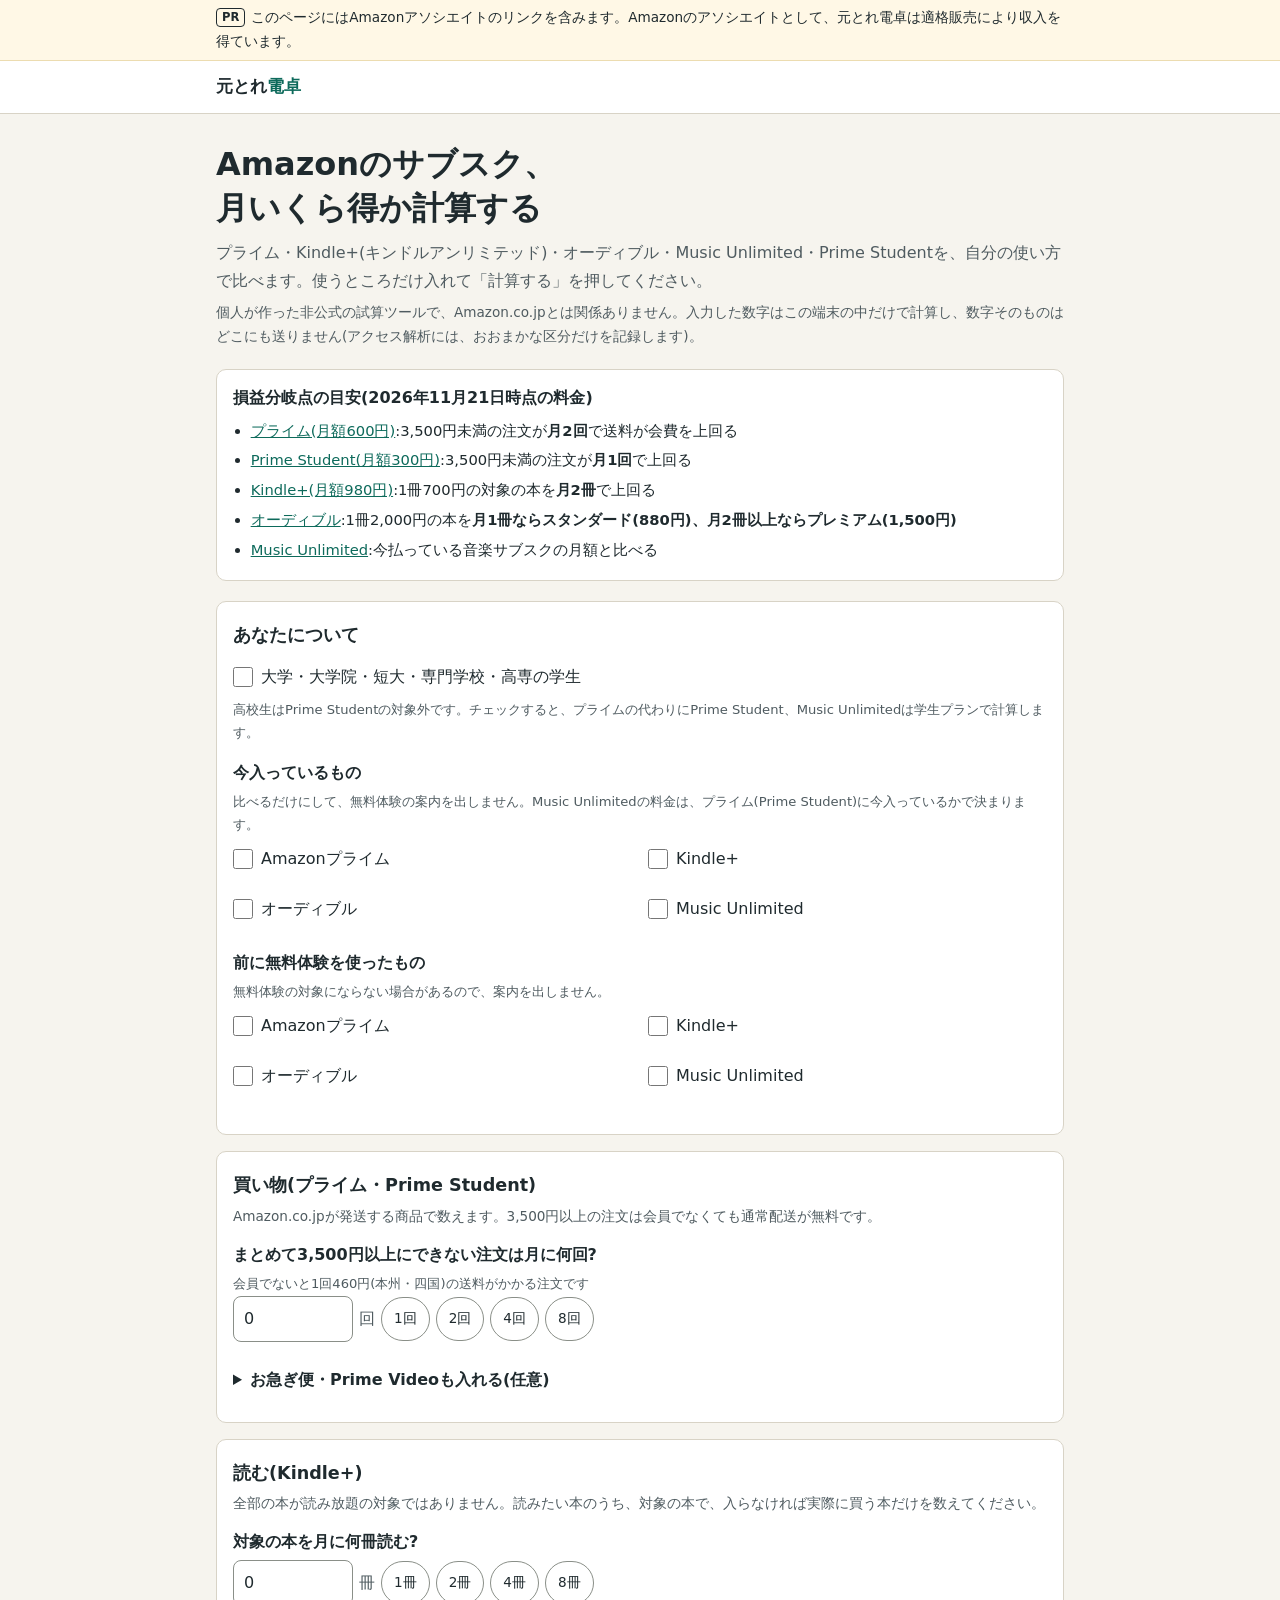
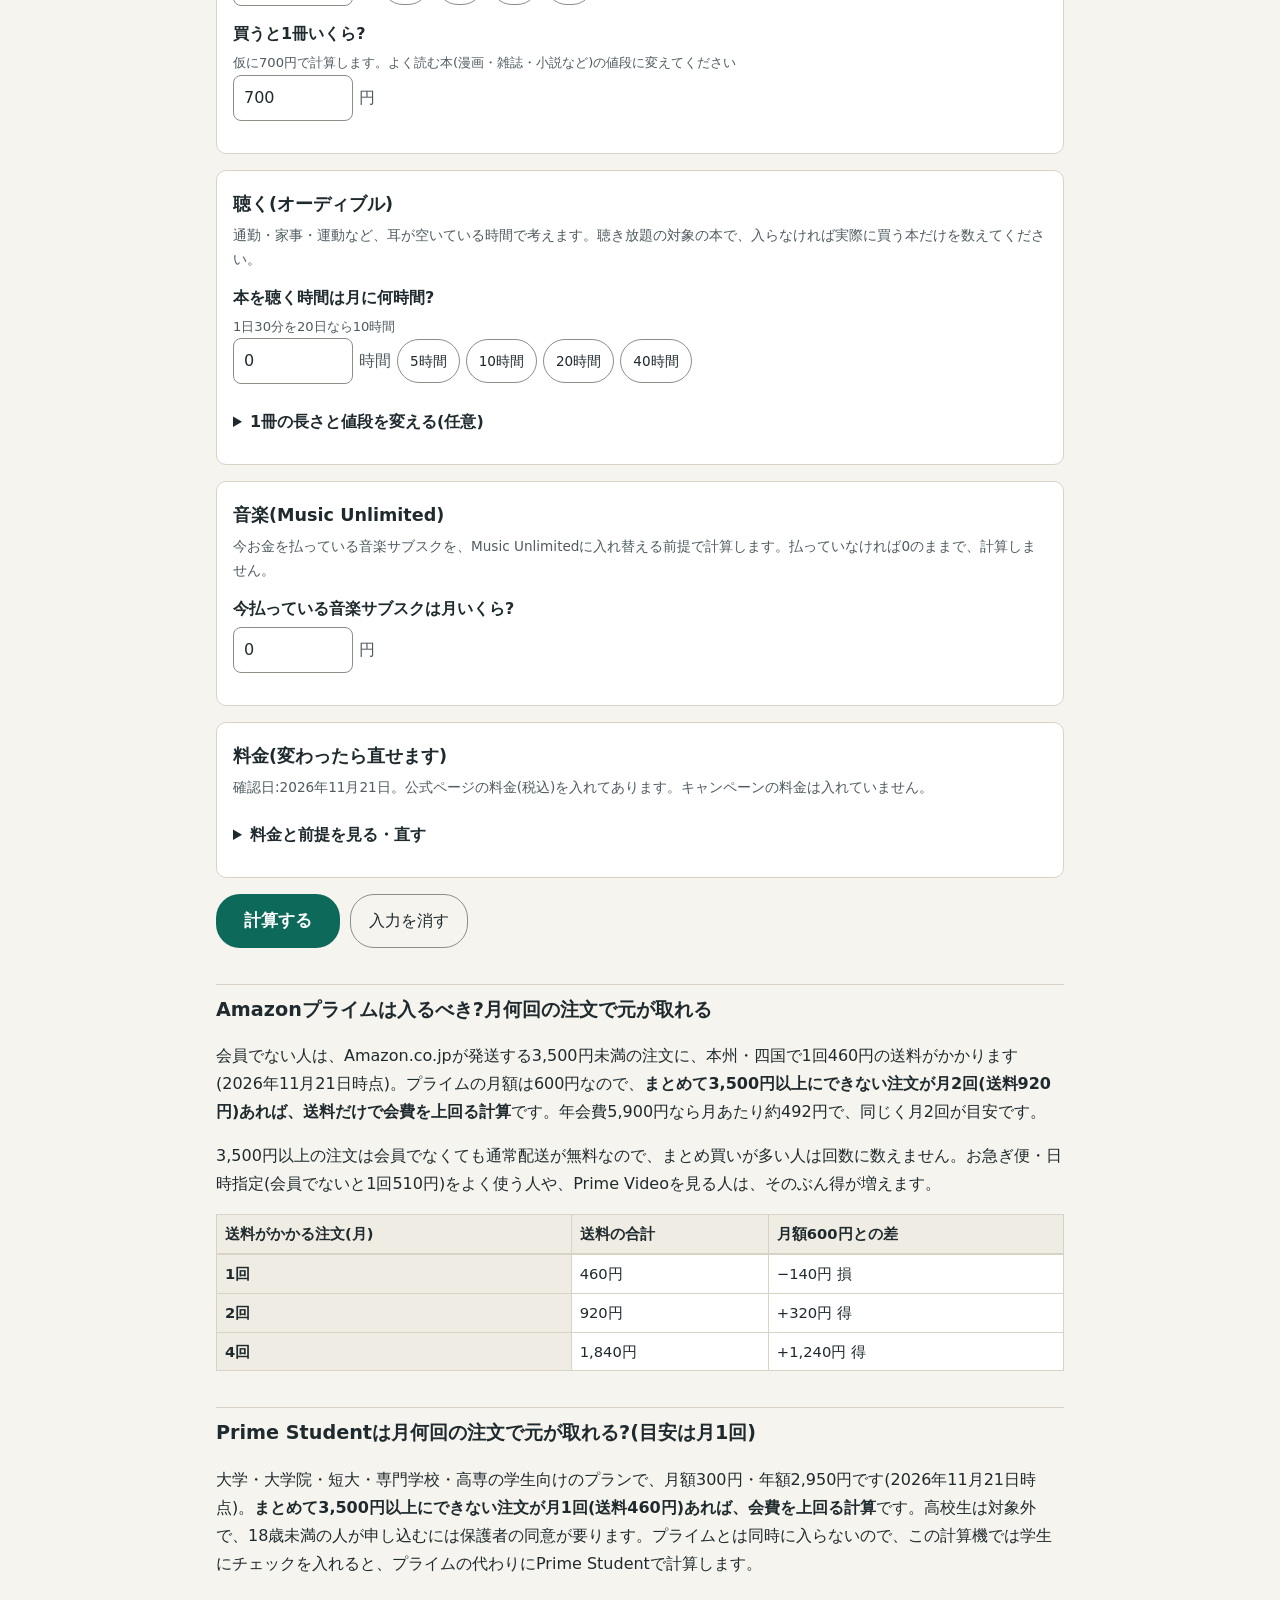
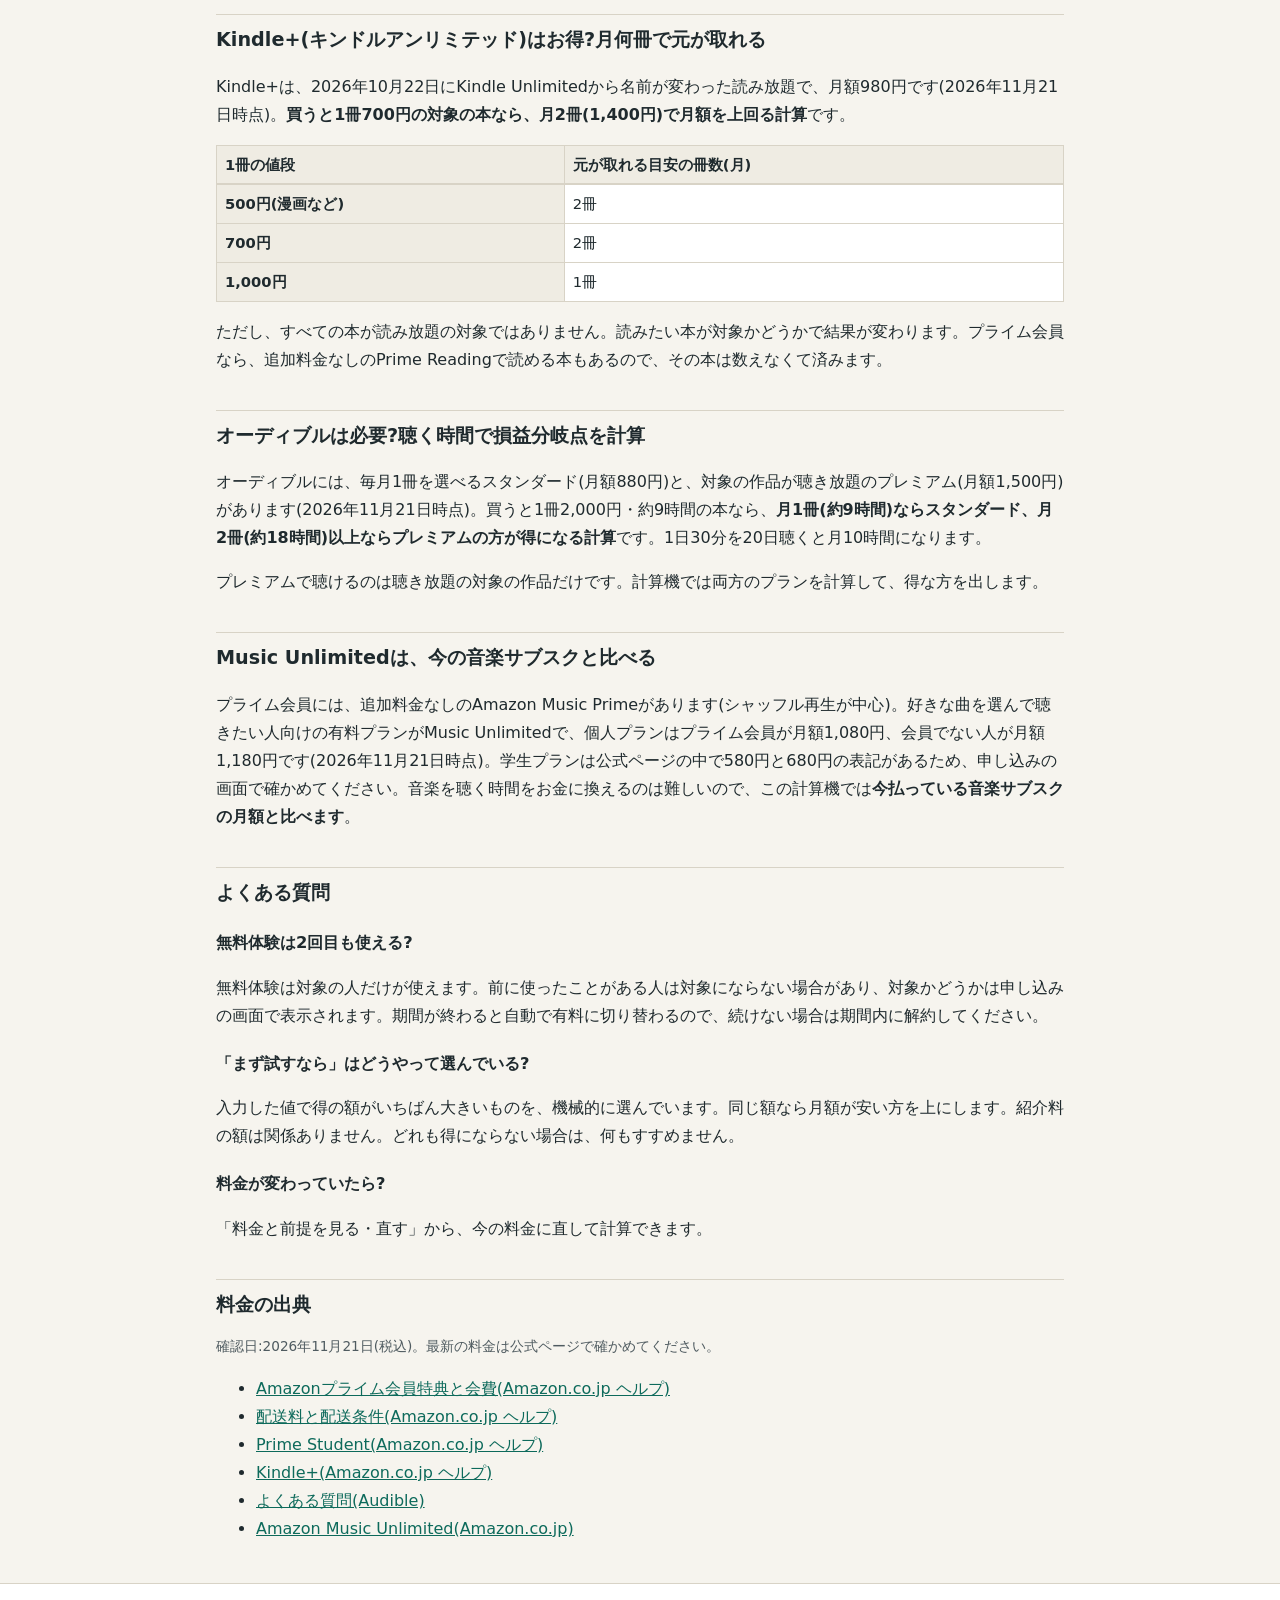
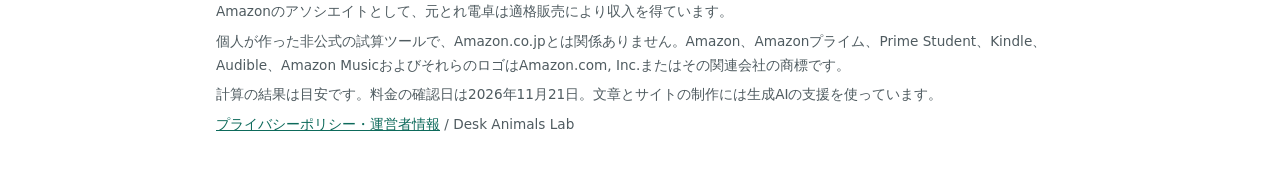
==== index.html @ 03bcca97 "元とれ電卓を公開 Co-Authored-By: Claude Opus 5.5 <noreply@anthropic.com>" ====
<!DOCTYPE html>
<html lang="ja">
<head>
<meta charset="UTF-8">
<meta name="viewport" content="width=device-width, initial-scale=1.0">
<title>Amazonプライムは入るべき?キンドルアンリミテッド・オーディブルの損益分岐点を計算|元とれ電卓</title>
<meta name="description" content="Amazonプライムは入るべきか、Kindle+(キンドルアンリミテッド)やオーディブルはお得か。注文回数・読む冊数・聴く時間を入れると、5つのサブスクが月いくら得か損かを計算します。損益分岐点つき。個人が作った非公式ツールです。">
<link rel="canonical" href="https://deskanimals114510-ai.github.io/mototore-dentaku/">
<meta property="og:type" content="website">
<meta property="og:site_name" content="元とれ電卓">
<meta property="og:title" content="元とれ電卓|Amazonのサブスクは月いくら得か計算">
<meta property="og:description" content="注文回数・読む冊数・聴く時間を入れると、プライム・Kindle+・オーディブル・Music Unlimited・Prime Studentが月いくら得か損かを計算します。個人が作った非公式ツールです。">
<meta property="og:url" content="https://deskanimals114510-ai.github.io/mototore-dentaku/">
<meta property="og:image" content="https://deskanimals114510-ai.github.io/mototore-dentaku/og-image.png">
<meta property="og:image:width" content="1200">
<meta property="og:image:height" content="630">
<meta property="og:image:alt" content="元とれ電卓:サブスクが月いくら得か損かを計算">
<meta property="og:locale" content="ja_JP">
<meta name="twitter:card" content="summary_large_image">
<meta name="theme-color" content="#0d6a5b">
<link rel="icon" href="data:image/svg+xml,<svg xmlns=%22http://www.w3.org/2000/svg%22 viewBox=%220 0 100 100%22><rect width=%22100%22 height=%22100%22 rx=%2218%22 fill=%22%230d6a5b%22/><rect x=%2224%22 y=%2218%22 width=%2252%22 height=%2264%22 rx=%226%22 fill=%22%23ffffff%22/><rect x=%2232%22 y=%2226%22 width=%2236%22 height=%2214%22 rx=%222%22 fill=%22%230d6a5b%22/><circle cx=%2238%22 cy=%2254%22 r=%225%22 fill=%22%230d6a5b%22/><circle cx=%2250%22 cy=%2254%22 r=%225%22 fill=%22%230d6a5b%22/><circle cx=%2262%22 cy=%2254%22 r=%225%22 fill=%22%230d6a5b%22/><circle cx=%2238%22 cy=%2270%22 r=%225%22 fill=%22%230d6a5b%22/><circle cx=%2250%22 cy=%2270%22 r=%225%22 fill=%22%230d6a5b%22/><circle cx=%2262%22 cy=%2270%22 r=%225%22 fill=%22%230d6a5b%22/></svg>">
<link rel="stylesheet" href="style.css">
<script defer src="analytics.js"></script>
<script defer src="app.js"></script>
<script type="application/ld+json">{"@context":"https://schema.org","@graph":[{"@type":"WebApplication","name":"元とれ電卓","url":"https://deskanimals114510-ai.github.io/mototore-dentaku/","applicationCategory":"FinanceApplication","operatingSystem":"Any","inLanguage":"ja","isAccessibleForFree":true,"offers":{"@type":"Offer","price":"0","priceCurrency":"JPY"},"description":"注文回数・読む冊数・聴く時間を入れると、Amazonの5つのサブスクが月いくら得か損かを計算する非公式ツール。","datePublished":"2026-11-21","dateModified":"2026-11-21","publisher":{"@type":"Person","name":"Desk Animals Lab"}},{"@type":"FAQPage","mainEntity":[{"@type":"Question","name":"Amazonプライムは入るべき?月何回の注文で元が取れる?","acceptedAnswer":{"@type":"Answer","text":"会員でない人は、Amazon.co.jpが発送する3,500円未満の注文に送料460円(本州・四国)がかかります。月額600円なら、まとめて3,500円以上にできない注文が月2回(送料920円)あれば、送料だけで会費を上回る計算です。料金は2026年11月21日時点です。"}},{"@type":"Question","name":"Kindle+(キンドルアンリミテッド)はお得?月何冊で元が取れる?","acceptedAnswer":{"@type":"Answer","text":"月額980円です。読み放題の対象の本を、買うと1冊700円なら月2冊(1,400円)で月額を上回る計算です。読みたい本が対象かどうかで変わります。料金は2026年11月21日時点です。"}},{"@type":"Question","name":"オーディブルは必要?聴く時間で損益分岐点を計算すると?","acceptedAnswer":{"@type":"Answer","text":"毎月1冊を選べるスタンダードは月額880円、聴き放題のプレミアムは月額1,500円です。買うと1冊2,000円・約9時間の本なら、月1冊ならスタンダード、月2冊(約18時間)以上ならプレミアムの方が得になる計算です。料金は2026年11月21日時点です。"}},{"@type":"Question","name":"無料体験は2回目も使える?","acceptedAnswer":{"@type":"Answer","text":"無料体験は対象の人だけが使えます。前に使ったことがある人は対象にならない場合があり、対象かどうかは申し込みの画面で表示されます。期間が終わると自動で有料に切り替わるので、続けない場合は期間内に解約してください。"}}]}]}</script>
</head>
<body>
<a class="skip-link" href="#main">本文へ移動</a>
<div class="pr-bar">
  <div class="wrap">
    <p><span class="pr-tag">PR</span>このページにはAmazonアソシエイトのリンクを含みます。Amazonのアソシエイトとして、元とれ電卓は適格販売により収入を得ています。</p>
  </div>
</div>
<header class="site-header">
  <div class="wrap">
    <a class="site-name" href="./">元とれ<span>電卓</span></a>
  </div>
</header>
<main id="main">
<div class="wrap">
  <h1>Amazonのサブスク、<br>月いくら得か計算する</h1>
  <p class="lead">プライム・Kindle+(キンドルアンリミテッド)・オーディブル・Music Unlimited・Prime Studentを、自分の使い方で比べます。使うところだけ入れて「計算する」を押してください。</p>
  <p class="unofficial">個人が作った非公式の試算ツールで、Amazon.co.jpとは関係ありません。入力した数字はこの端末の中だけで計算し、数字そのものはどこにも送りません(アクセス解析には、おおまかな区分だけを記録します)。</p>

  <section class="quick-answers" aria-labelledby="qa-h">
    <h2 id="qa-h">損益分岐点の目安(2026年11月21日時点の料金)</h2>
    <ul>
      <li><a href="#prime">プライム(月額600円)</a>:3,500円未満の注文が<b>月2回</b>で送料が会費を上回る</li>
      <li><a href="#student">Prime Student(月額300円)</a>:3,500円未満の注文が<b>月1回</b>で上回る</li>
      <li><a href="#kindle">Kindle+(月額980円)</a>:1冊700円の対象の本を<b>月2冊</b>で上回る</li>
      <li><a href="#audible">オーディブル</a>:1冊2,000円の本を<b>月1冊ならスタンダード(880円)、月2冊以上ならプレミアム(1,500円)</b></li>
      <li><a href="#music">Music Unlimited</a>:今払っている音楽サブスクの月額と比べる</li>
    </ul>
  </section>

  <form id="calc" novalidate>
    <section class="panel" aria-labelledby="q-you">
      <h2 id="q-you">あなたについて</h2>
      <div class="field">
        <label class="check"><input type="checkbox" id="is-student" aria-describedby="is-student-note"><span>大学・大学院・短大・専門学校・高専の学生</span></label>
        <span class="note" id="is-student-note">高校生はPrime Studentの対象外です。チェックすると、プライムの代わりにPrime Student、Music Unlimitedは学生プランで計算します。</span>
      </div>
      <fieldset class="field">
        <legend class="label">今入っているもの</legend>
        <span class="note" id="have-note">比べるだけにして、無料体験の案内を出しません。Music Unlimitedの料金は、プライム(Prime Student)に今入っているかで決まります。</span>
        <div class="checks">
          <label class="check"><input type="checkbox" id="have-prime" aria-describedby="have-note"><span>Amazonプライム</span></label>
          <label class="check" data-student="only" hidden><input type="checkbox" id="have-student" aria-describedby="have-note"><span>Prime Student</span></label>
          <label class="check"><input type="checkbox" id="have-kindle"><span>Kindle+</span></label>
          <label class="check"><input type="checkbox" id="have-audible"><span>オーディブル</span></label>
          <label class="check"><input type="checkbox" id="have-music"><span>Music Unlimited</span></label>
        </div>
      </fieldset>
      <fieldset class="field">
        <legend class="label">前に無料体験を使ったもの</legend>
        <span class="note" id="tried-note">無料体験の対象にならない場合があるので、案内を出しません。</span>
        <div class="checks">
          <label class="check" data-student="not"><input type="checkbox" id="tried-prime" aria-describedby="tried-note"><span>Amazonプライム</span></label>
          <label class="check" data-student="only" hidden><input type="checkbox" id="tried-student" aria-describedby="tried-note"><span>Prime Student</span></label>
          <label class="check"><input type="checkbox" id="tried-kindle"><span>Kindle+</span></label>
          <label class="check"><input type="checkbox" id="tried-audible"><span>オーディブル</span></label>
          <label class="check"><input type="checkbox" id="tried-music"><span>Music Unlimited</span></label>
        </div>
      </fieldset>
    </section>

    <section class="panel" aria-labelledby="q-shop">
      <h2 id="q-shop">買い物(プライム・Prime Student)</h2>
      <p class="hint">Amazon.co.jpが発送する商品で数えます。3,500円以上の注文は会員でなくても通常配送が無料です。</p>
      <div class="field">
        <label for="small-orders">まとめて3,500円以上にできない注文は月に何回?</label>
        <span class="note" id="small-orders-note">会員でないと1回460円(本州・四国)の送料がかかる注文です</span>
        <div class="input-row"><input type="number" id="small-orders" inputmode="numeric" min="0" step="1" value="0" aria-describedby="small-orders-note"><span class="unit">回</span>
          <div class="quick" role="group" aria-label="3,500円未満の注文の回数"><button type="button" data-target="small-orders" data-set="1">1回</button><button type="button" data-target="small-orders" data-set="2">2回</button><button type="button" data-target="small-orders" data-set="4">4回</button><button type="button" data-target="small-orders" data-set="8">8回</button></div>
        </div>
      </div>
      <details class="more">
        <summary>お急ぎ便・Prime Videoも入れる(任意)</summary>
        <div class="field">
          <label for="rush-orders">3,500円以上の注文で、お急ぎ便・日時指定を使いたい回数は?</label>
          <span class="note" id="rush-orders-note">会員でないと1回510円かかります</span>
          <div class="input-row"><input type="number" id="rush-orders" inputmode="numeric" min="0" step="1" value="0" aria-describedby="rush-orders-note"><span class="unit">回</span></div>
        </div>
        <div class="field">
          <label for="video-value">Prime Videoなどの見放題に、月いくらの価値がある?</label>
          <span class="note" id="video-value-note">見ないなら0円。ほかの動画サービスの代わりにするなら、その月額くらい</span>
          <div class="input-row"><input type="number" id="video-value" inputmode="numeric" min="0" step="10" value="0" aria-describedby="video-value-note"><span class="unit">円</span></div>
        </div>
      </details>
    </section>

    <section class="panel" aria-labelledby="q-read">
      <h2 id="q-read">読む(Kindle+)</h2>
      <p class="hint">全部の本が読み放題の対象ではありません。読みたい本のうち、対象の本で、入らなければ実際に買う本だけを数えてください。</p>
      <div class="field">
        <label for="ku-books">対象の本を月に何冊読む?</label>
        <div class="input-row"><input type="number" id="ku-books" inputmode="numeric" min="0" step="1" value="0"><span class="unit">冊</span>
          <div class="quick" role="group" aria-label="読む冊数"><button type="button" data-target="ku-books" data-set="1">1冊</button><button type="button" data-target="ku-books" data-set="2">2冊</button><button type="button" data-target="ku-books" data-set="4">4冊</button><button type="button" data-target="ku-books" data-set="8">8冊</button></div>
        </div>
      </div>
      <div class="field">
        <label for="ku-price">買うと1冊いくら?</label>
        <span class="note" id="ku-price-note">仮に700円で計算します。よく読む本(漫画・雑誌・小説など)の値段に変えてください</span>
        <div class="input-row"><input type="number" id="ku-price" inputmode="numeric" min="0" step="10" value="700" aria-describedby="ku-price-note"><span class="unit">円</span></div>
      </div>
    </section>

    <section class="panel" aria-labelledby="q-listen">
      <h2 id="q-listen">聴く(オーディブル)</h2>
      <p class="hint">通勤・家事・運動など、耳が空いている時間で考えます。聴き放題の対象の本で、入らなければ実際に買う本だけを数えてください。</p>
      <div class="field">
        <label for="aud-hours">本を聴く時間は月に何時間?</label>
        <span class="note" id="aud-hours-note">1日30分を20日なら10時間</span>
        <div class="input-row"><input type="number" id="aud-hours" inputmode="numeric" min="0" step="1" value="0" aria-describedby="aud-hours-note"><span class="unit">時間</span>
          <div class="quick" role="group" aria-label="聴く時間"><button type="button" data-target="aud-hours" data-set="5">5時間</button><button type="button" data-target="aud-hours" data-set="10">10時間</button><button type="button" data-target="aud-hours" data-set="20">20時間</button><button type="button" data-target="aud-hours" data-set="40">40時間</button></div>
        </div>
      </div>
      <details class="more">
        <summary>1冊の長さと値段を変える(任意)</summary>
        <div class="field">
          <label for="aud-book-hours">1冊を何時間で聴き終える?</label>
          <span class="note" id="aud-book-hours-note">仮に9時間で計算します。本によって数時間〜十数時間です</span>
          <div class="input-row"><input type="number" id="aud-book-hours" inputmode="decimal" min="1" step="1" value="9" aria-describedby="aud-book-hours-note"><span class="unit">時間</span></div>
        </div>
        <div class="field">
          <label for="aud-price">聴きたい本を1冊ずつ買うと、いくら?</label>
          <span class="note" id="aud-price-note">仮に2,000円で計算します。聴きたい本の値段に変えてください</span>
          <div class="input-row"><input type="number" id="aud-price" inputmode="numeric" min="0" step="10" value="2000" aria-describedby="aud-price-note"><span class="unit">円</span></div>
        </div>
      </details>
    </section>

    <section class="panel" aria-labelledby="q-music">
      <h2 id="q-music">音楽(Music Unlimited)</h2>
      <p class="hint">今お金を払っている音楽サブスクを、Music Unlimitedに入れ替える前提で計算します。払っていなければ0のままで、計算しません。</p>
      <div class="field">
        <label for="music-now">今払っている音楽サブスクは月いくら?</label>
        <div class="input-row"><input type="number" id="music-now" inputmode="numeric" min="0" step="10" value="0"><span class="unit">円</span></div>
      </div>
    </section>

    <section class="panel" aria-labelledby="q-fee">
      <h2 id="q-fee">料金(変わったら直せます)</h2>
      <p class="hint asof">確認日:2026年11月21日。公式ページの料金(税込)を入れてあります。キャンペーンの料金は入れていません。</p>
      <details class="more">
        <summary>料金と前提を見る・直す</summary>
        <div class="fee-grid">
          <div class="field" data-student="not"><label for="fee-prime">プライム 月額</label><div class="input-row"><input type="number" id="fee-prime" inputmode="numeric" min="0" value="600"><span class="unit">円</span></div></div>
          <div class="field" data-student="not"><label for="fee-prime-year">プライム 年額</label><div class="input-row"><input type="number" id="fee-prime-year" inputmode="numeric" min="0" value="5900"><span class="unit">円</span></div></div>
          <div class="field" data-student="only" hidden><label for="fee-student">Prime Student 月額</label><div class="input-row"><input type="number" id="fee-student" inputmode="numeric" min="0" value="300"><span class="unit">円</span></div></div>
          <div class="field"><label for="fee-kindle">Kindle+ 月額</label><div class="input-row"><input type="number" id="fee-kindle" inputmode="numeric" min="0" value="980"><span class="unit">円</span></div></div>
          <div class="field"><label for="fee-aud-s">オーディブル スタンダード(毎月1冊) 月額</label><div class="input-row"><input type="number" id="fee-aud-s" inputmode="numeric" min="0" value="880"><span class="unit">円</span></div></div>
          <div class="field"><label for="fee-aud-p">オーディブル プレミアム(聴き放題) 月額</label><div class="input-row"><input type="number" id="fee-aud-p" inputmode="numeric" min="0" value="1500"><span class="unit">円</span></div></div>
          <div class="field" data-student="not"><label for="fee-music-member">Music Unlimited 個人(プライム会員) 月額</label><div class="input-row"><input type="number" id="fee-music-member" inputmode="numeric" min="0" value="1080"><span class="unit">円</span></div></div>
          <div class="field" data-student="not"><label for="fee-music-non">Music Unlimited 個人(会員でない) 月額</label><div class="input-row"><input type="number" id="fee-music-non" inputmode="numeric" min="0" value="1180"><span class="unit">円</span></div></div>
          <div class="field" data-student="only" hidden><label for="fee-music-student">Music Unlimited 学生プラン 月額</label><span class="note" id="fee-music-student-note">公式ページの中で580円と680円の表記があります。申し込みの画面で確かめてください</span><div class="input-row"><input type="number" id="fee-music-student" inputmode="numeric" min="0" value="580" aria-describedby="fee-music-student-note"><span class="unit">円</span></div></div>
          <div class="field"><label for="ship-fee">会員でない時の送料(3,500円未満)</label><span class="note" id="ship-fee-note">北海道・九州・沖縄・離島は500円</span><div class="input-row"><input type="number" id="ship-fee" inputmode="numeric" min="0" value="460" aria-describedby="ship-fee-note"><span class="unit">円</span></div></div>
          <div class="field"><label for="rush-extra">会員でない時のお急ぎ便(3,500円以上の注文)</label><span class="note" id="rush-extra-note">北海道・九州・沖縄は550円</span><div class="input-row"><input type="number" id="rush-extra" inputmode="numeric" min="0" value="510" aria-describedby="rush-extra-note"><span class="unit">円</span></div></div>
        </div>
      </details>
    </section>

    <div class="actions">
      <button type="submit" class="btn-calc">計算する</button>
      <button type="reset" class="btn-reset">入力を消す</button>
    </div>
  </form>

  <section id="result" aria-labelledby="result-h" hidden>
    <h2 id="result-h" class="vh">計算の結果</h2>
    <p id="summary" tabindex="-1"></p>
    <p id="adjusted" class="small" hidden></p>
    <div id="top-pick" class="panel" hidden></div>
    <h3 class="vh">サブスクの得と損(得の大きい順)</h3>
    <ul id="cards"></ul>
    <ul class="premise">
      <li>結果は、入力した値と上の料金をもとにした目安で、得を約束するものではありません。</li>
      <li>「得」は、サブスクに入らずに同じことをした場合(送料を払う・本を1冊ずつ買う・今の音楽サブスクを続ける)と比べた差です。入らない時に実際には買わない本は、数えない方が正確です。</li>
      <li>無料体験は対象の人だけが使えます(前に使った人は対象外の場合があります)。期間や条件は申し込みの画面で確かめてください。期間が終わると自動で有料に切り替わるので、続けない場合は期間内に解約してください。</li>
      <li>Music Unlimitedは、プライム(Prime Student)に今入っている場合は会員の料金で計算しています。</li>
    </ul>
  </section>

  <div class="content">
    <h2 id="prime">Amazonプライムは入るべき?月何回の注文で元が取れる</h2>
    <p>会員でない人は、Amazon.co.jpが発送する3,500円未満の注文に、本州・四国で1回460円の送料がかかります(2026年11月21日時点)。プライムの月額は600円なので、<strong>まとめて3,500円以上にできない注文が月2回(送料920円)あれば、送料だけで会費を上回る計算</strong>です。年会費5,900円なら月あたり約492円で、同じく月2回が目安です。</p>
    <p>3,500円以上の注文は会員でなくても通常配送が無料なので、まとめ買いが多い人は回数に数えません。お急ぎ便・日時指定(会員でないと1回510円)をよく使う人や、Prime Videoを見る人は、そのぶん得が増えます。</p>
    <div class="table-scroll"><table>
      <caption class="vh">プライムの損益分岐点</caption>
      <thead><tr><th scope="col">送料がかかる注文(月)</th><th scope="col">送料の合計</th><th scope="col">月額600円との差</th></tr></thead>
      <tbody><tr><th scope="row">1回</th><td>460円</td><td>−140円 損</td></tr><tr><th scope="row">2回</th><td>920円</td><td>+320円 得</td></tr><tr><th scope="row">4回</th><td>1,840円</td><td>+1,240円 得</td></tr></tbody>
    </table></div>

    <h2 id="student">Prime Studentは月何回の注文で元が取れる?(目安は月1回)</h2>
    <p>大学・大学院・短大・専門学校・高専の学生向けのプランで、月額300円・年額2,950円です(2026年11月21日時点)。<strong>まとめて3,500円以上にできない注文が月1回(送料460円)あれば、会費を上回る計算</strong>です。高校生は対象外で、18歳未満の人が申し込むには保護者の同意が要ります。プライムとは同時に入らないので、この計算機では学生にチェックを入れると、プライムの代わりにPrime Studentで計算します。</p>

    <h2 id="kindle">Kindle+(キンドルアンリミテッド)はお得?月何冊で元が取れる</h2>
    <p>Kindle+は、2026年10月22日にKindle Unlimitedから名前が変わった読み放題で、月額980円です(2026年11月21日時点)。<strong>買うと1冊700円の対象の本なら、月2冊(1,400円)で月額を上回る計算</strong>です。</p>
    <div class="table-scroll"><table>
      <caption class="vh">Kindle+の損益分岐点</caption>
      <thead><tr><th scope="col">1冊の値段</th><th scope="col">元が取れる目安の冊数(月)</th></tr></thead>
      <tbody><tr><th scope="row">500円(漫画など)</th><td>2冊</td></tr><tr><th scope="row">700円</th><td>2冊</td></tr><tr><th scope="row">1,000円</th><td>1冊</td></tr></tbody>
    </table></div>
    <p>ただし、すべての本が読み放題の対象ではありません。読みたい本が対象かどうかで結果が変わります。プライム会員なら、追加料金なしのPrime Readingで読める本もあるので、その本は数えなくて済みます。</p>

    <h2 id="audible">オーディブルは必要?聴く時間で損益分岐点を計算</h2>
    <p>オーディブルには、毎月1冊を選べるスタンダード(月額880円)と、対象の作品が聴き放題のプレミアム(月額1,500円)があります(2026年11月21日時点)。買うと1冊2,000円・約9時間の本なら、<strong>月1冊(約9時間)ならスタンダード、月2冊(約18時間)以上ならプレミアムの方が得になる計算</strong>です。1日30分を20日聴くと月10時間になります。</p>
    <p>プレミアムで聴けるのは聴き放題の対象の作品だけです。計算機では両方のプランを計算して、得な方を出します。</p>

    <h2 id="music">Music Unlimitedは、今の音楽サブスクと比べる</h2>
    <p>プライム会員には、追加料金なしのAmazon Music Primeがあります(シャッフル再生が中心)。好きな曲を選んで聴きたい人向けの有料プランがMusic Unlimitedで、個人プランはプライム会員が月額1,080円、会員でない人が月額1,180円です(2026年11月21日時点)。学生プランは公式ページの中で580円と680円の表記があるため、申し込みの画面で確かめてください。音楽を聴く時間をお金に換えるのは難しいので、この計算機では<strong>今払っている音楽サブスクの月額と比べます</strong>。</p>

    <h2 id="faq">よくある質問</h2>
    <h3>無料体験は2回目も使える?</h3>
    <p>無料体験は対象の人だけが使えます。前に使ったことがある人は対象にならない場合があり、対象かどうかは申し込みの画面で表示されます。期間が終わると自動で有料に切り替わるので、続けない場合は期間内に解約してください。</p>
    <h3>「まず試すなら」はどうやって選んでいる?</h3>
    <p>入力した値で得の額がいちばん大きいものを、機械的に選んでいます。同じ額なら月額が安い方を上にします。紹介料の額は関係ありません。どれも得にならない場合は、何もすすめません。</p>
    <h3>料金が変わっていたら?</h3>
    <p>「料金と前提を見る・直す」から、今の料金に直して計算できます。</p>

    <h2 id="sources">料金の出典</h2>
    <p class="asof">確認日:2026年11月21日(税込)。最新の料金は公式ページで確かめてください。</p>
    <ul>
      <li><a href="https://www.amazon.co.jp/gp/help/customer/display.html?nodeId=G6LDPN7YJHYKH2J6" target="_blank" rel="noopener">Amazonプライム会員特典と会費(Amazon.co.jp ヘルプ)<span class="vh">(新しいタブで開きます)</span></a></li>
      <li><a href="https://www.amazon.co.jp/gp/help/customer/display.html?nodeId=201911210" target="_blank" rel="noopener">配送料と配送条件(Amazon.co.jp ヘルプ)<span class="vh">(新しいタブで開きます)</span></a></li>
      <li><a href="https://www.amazon.co.jp/gp/help/customer/display.html?nodeId=GWMNXPTL3482JPHC" target="_blank" rel="noopener">Prime Student(Amazon.co.jp ヘルプ)<span class="vh">(新しいタブで開きます)</span></a></li>
      <li><a href="https://www.amazon.co.jp/gp/help/customer/display.html?nodeId=GTQEND3RFAFNLKU5" target="_blank" rel="noopener">Kindle+(Amazon.co.jp ヘルプ)<span class="vh">(新しいタブで開きます)</span></a></li>
      <li><a href="https://www.audible.co.jp/ep/faq" target="_blank" rel="noopener">よくある質問(Audible)<span class="vh">(新しいタブで開きます)</span></a></li>
      <li><a href="https://www.amazon.co.jp/b?ie=UTF8&amp;node=7993628051" target="_blank" rel="noopener">Amazon Music Unlimited(Amazon.co.jp)<span class="vh">(新しいタブで開きます)</span></a></li>
    </ul>
  </div>
</div>
</main>
<footer class="site-footer">
  <div class="wrap">
    <p>Amazonのアソシエイトとして、元とれ電卓は適格販売により収入を得ています。</p>
    <p>個人が作った非公式の試算ツールで、Amazon.co.jpとは関係ありません。Amazon、Amazonプライム、Prime Student、Kindle、Audible、Amazon MusicおよびそれらのロゴはAmazon.com, Inc.またはその関連会社の商標です。</p>
    <p>計算の結果は目安です。料金の確認日は2026年11月21日。文章とサイトの制作には生成AIの支援を使っています。</p>
    <p><a href="privacy/">プライバシーポリシー・運営者情報</a> / Desk Animals Lab</p>
  </div>
</footer>
</body>
</html>
---- style.css ----
:root {
  --bg: #f6f4ee;
  --surface: #ffffff;
  --ink: #1f2a2e;
  --muted: #4f5b60;
  --line: #d8d3c6;
  --accent: #0d6a5b;
  --accent-ink: #ffffff;
  --gain: #0b6b3a;
  --gain-bg: #e7f3ec;
  --loss: #9a3324;
  --loss-bg: #f8e9e5;
  --focus: #b4540a;
  --radius: 10px;
}
* { box-sizing: border-box; }
[hidden] { display: none !important; }
.note { display: block; font-size: 0.82rem; color: var(--muted); font-weight: 400; }
html { -webkit-text-size-adjust: 100%; }
body {
  margin: 0;
  background: var(--bg);
  color: var(--ink);
  font-family: system-ui, -apple-system, "Hiragino Sans", "Hiragino Kaku Gothic ProN", "Yu Gothic UI", "Meiryo", sans-serif;
  font-size: 16px;
  line-height: 1.75;
}
a { color: var(--accent); }
:focus-visible { outline: 3px solid var(--focus); outline-offset: 2px; }
.wrap { max-width: 880px; margin: 0 auto; padding: 0 16px; }
.skip-link { position: absolute; left: -999px; top: 0; background: var(--surface); padding: 8px 12px; z-index: 10; }
.skip-link:focus { left: 8px; top: 8px; }
.vh { position: absolute; width: 1px; height: 1px; overflow: hidden; clip: rect(0 0 0 0); white-space: nowrap; }

.site-header { border-bottom: 1px solid var(--line); background: var(--surface); }
.site-header .wrap { display: flex; align-items: center; justify-content: space-between; min-height: 52px; }
.site-name { font-weight: 700; text-decoration: none; color: var(--ink); font-size: 1.05rem; }
.site-name span { color: var(--accent); }

.pr-bar { background: #fff8e6; border-bottom: 1px solid #ecdcb0; font-size: 0.85rem; }
.pr-bar p { margin: 0; padding: 6px 0; }
.pr-tag { display: inline-block; font-size: 0.72rem; font-weight: 700; border: 1px solid currentColor; border-radius: 4px; padding: 0 5px; margin-right: 6px; line-height: 1.5; vertical-align: 1px; }

h1 { font-size: 1.6rem; line-height: 1.4; margin: 28px 0 8px; }
.lead { color: var(--muted); margin: 0 0 6px; }
.unofficial { font-size: 0.85rem; color: var(--muted); margin: 0 0 20px; }

.panel { background: var(--surface); border: 1px solid var(--line); border-radius: var(--radius); padding: 18px 16px; margin: 0 0 16px; }
.panel h2 { font-size: 1.1rem; margin: 0 0 4px; }
.panel .hint { font-size: 0.85rem; color: var(--muted); margin: 0 0 12px; }
fieldset { border: 0; margin: 0; padding: 0; min-width: 0; }
legend { padding: 0; }

.field { margin: 0 0 14px; }
.field > label, .field .label { display: block; font-weight: 700; margin-bottom: 4px; }
.field .note { display: block; font-size: 0.82rem; color: var(--muted); font-weight: 400; }
.input-row { display: flex; align-items: center; gap: 6px; flex-wrap: wrap; }
.input-row input[type="number"] {
  width: 7.5em; font: inherit; padding: 8px 10px; border: 1px solid #8a8f88; border-radius: 8px; background: #fff; color: var(--ink);
}
.unit { color: var(--muted); }
.quick { display: flex; gap: 6px; flex-wrap: wrap; }
.quick button {
  font: inherit; font-size: 0.85rem; min-height: 44px; min-width: 44px; padding: 4px 12px;
  border: 1px solid #8a8f88; background: var(--surface); color: var(--ink); border-radius: 22px; cursor: pointer;
}
.quick button:hover { border-color: var(--accent); }
.check { display: flex; align-items: center; gap: 8px; margin: 0 0 4px; font-weight: 400; min-height: 44px; }
.check input { width: 20px; height: 20px; margin: 0; flex: none; }
.checks { display: grid; gap: 2px 16px; grid-template-columns: 1fr; }

details.more { margin-top: 4px; }
details.more summary { cursor: pointer; font-weight: 700; padding: 10px 0; min-height: 44px; }
details.more[open] summary { margin-bottom: 8px; }
legend.label { font-weight: 700; margin-bottom: 2px; }
.fee-grid { display: grid; gap: 10px 16px; grid-template-columns: 1fr; margin-top: 10px; }
.fee-grid .field { margin: 0; }

.actions { display: flex; gap: 10px; flex-wrap: wrap; margin: 4px 0 24px; }
.btn-calc {
  font: inherit; font-weight: 700; font-size: 1.05rem; padding: 12px 28px; min-height: 48px;
  background: var(--accent); color: var(--accent-ink); border: 0; border-radius: 24px; cursor: pointer;
}
.btn-reset { font: inherit; padding: 10px 18px; min-height: 48px; background: transparent; border: 1px solid #8a8f88; border-radius: 24px; color: var(--ink); cursor: pointer; }

#result { scroll-margin-top: 12px; }
#summary { font-weight: 700; font-size: 1.05rem; margin: 0 0 12px; }
#summary:focus { outline: none; }
#top-pick { border: 2px solid var(--accent); }
#top-pick h3 { margin: 0 0 2px; font-size: 1.1rem; }
.top-net { font-size: 1.4rem; font-weight: 700; color: var(--gain); margin: 0 0 10px; }
.btn-trial {
  display: inline-block; text-decoration: none; font-weight: 700; padding: 10px 18px; min-height: 44px;
  background: var(--accent); color: var(--accent-ink); border-radius: 22px;
}
.btn-trial .pr-tag { border-color: var(--accent-ink); }
.trial-note { font-size: 0.82rem; color: var(--muted); margin: 10px 0 0; }

#cards { list-style: none; margin: 0 0 12px; padding: 0; display: grid; gap: 10px; grid-template-columns: 1fr; }
.card { background: var(--surface); border: 1px solid var(--line); border-left-width: 6px; border-radius: var(--radius); padding: 12px 14px; }
.card.is-gain { border-left-color: var(--gain); }
.card.is-loss { border-left-color: var(--loss); }
.card.is-even { border-left-color: var(--line); }
.card-head { display: flex; justify-content: space-between; align-items: baseline; gap: 8px; flex-wrap: wrap; }
.card h4 { margin: 0; font-size: 1rem; }
.card-net { margin: 0; font-weight: 700; font-size: 1.1rem; }
.is-gain .card-net { color: var(--gain); }
.is-loss .card-net { color: var(--loss); }
.mark { font-size: 0.8em; margin-right: 4px; }
.small { font-size: 0.86rem; color: var(--muted); margin: 6px 0 0; }
.small.even { color: var(--ink); }
.link-trial { display: inline-block; margin-top: 8px; font-weight: 700; padding: 6px 0; min-height: 44px; }
.quick-answers { background: var(--surface); border: 1px solid var(--line); border-radius: var(--radius); padding: 14px 16px; margin: 0 0 20px; }
.quick-answers h2 { font-size: 1rem; margin: 0 0 6px; }
.quick-answers ul { margin: 0; padding-left: 1.2em; font-size: 0.92rem; }
.quick-answers li { margin-bottom: 4px; }
#adjusted { margin: 0 0 12px; }
.premise { font-size: 0.85rem; color: var(--muted); }
.premise li { margin-bottom: 4px; }

.content h2 { font-size: 1.2rem; margin: 36px 0 8px; padding-top: 8px; border-top: 1px solid var(--line); }
.content h3 { font-size: 1.02rem; margin: 20px 0 6px; }
.content table { border-collapse: collapse; width: 100%; font-size: 0.92rem; background: var(--surface); }
.content th, .content td { border: 1px solid var(--line); padding: 6px 8px; text-align: left; vertical-align: top; }
.content th { background: #efece3; }
.table-scroll { overflow-x: auto; }
.asof { font-size: 0.85rem; color: var(--muted); }

.site-footer { margin-top: 40px; border-top: 1px solid var(--line); background: var(--surface); font-size: 0.85rem; color: var(--muted); }
.site-footer .wrap { padding-top: 16px; padding-bottom: 28px; }
.site-footer p { margin: 0 0 6px; }

@media (min-width: 720px) {
  h1 { font-size: 2rem; }
  .checks { grid-template-columns: 1fr 1fr; }
  .fee-grid { grid-template-columns: 1fr 1fr; }
  #cards { grid-template-columns: 1fr 1fr; }
}
@media (prefers-reduced-motion: reduce) { html { scroll-behavior: auto; } }

.field > label.check { display: flex; font-weight: 400; margin-bottom: 0; }
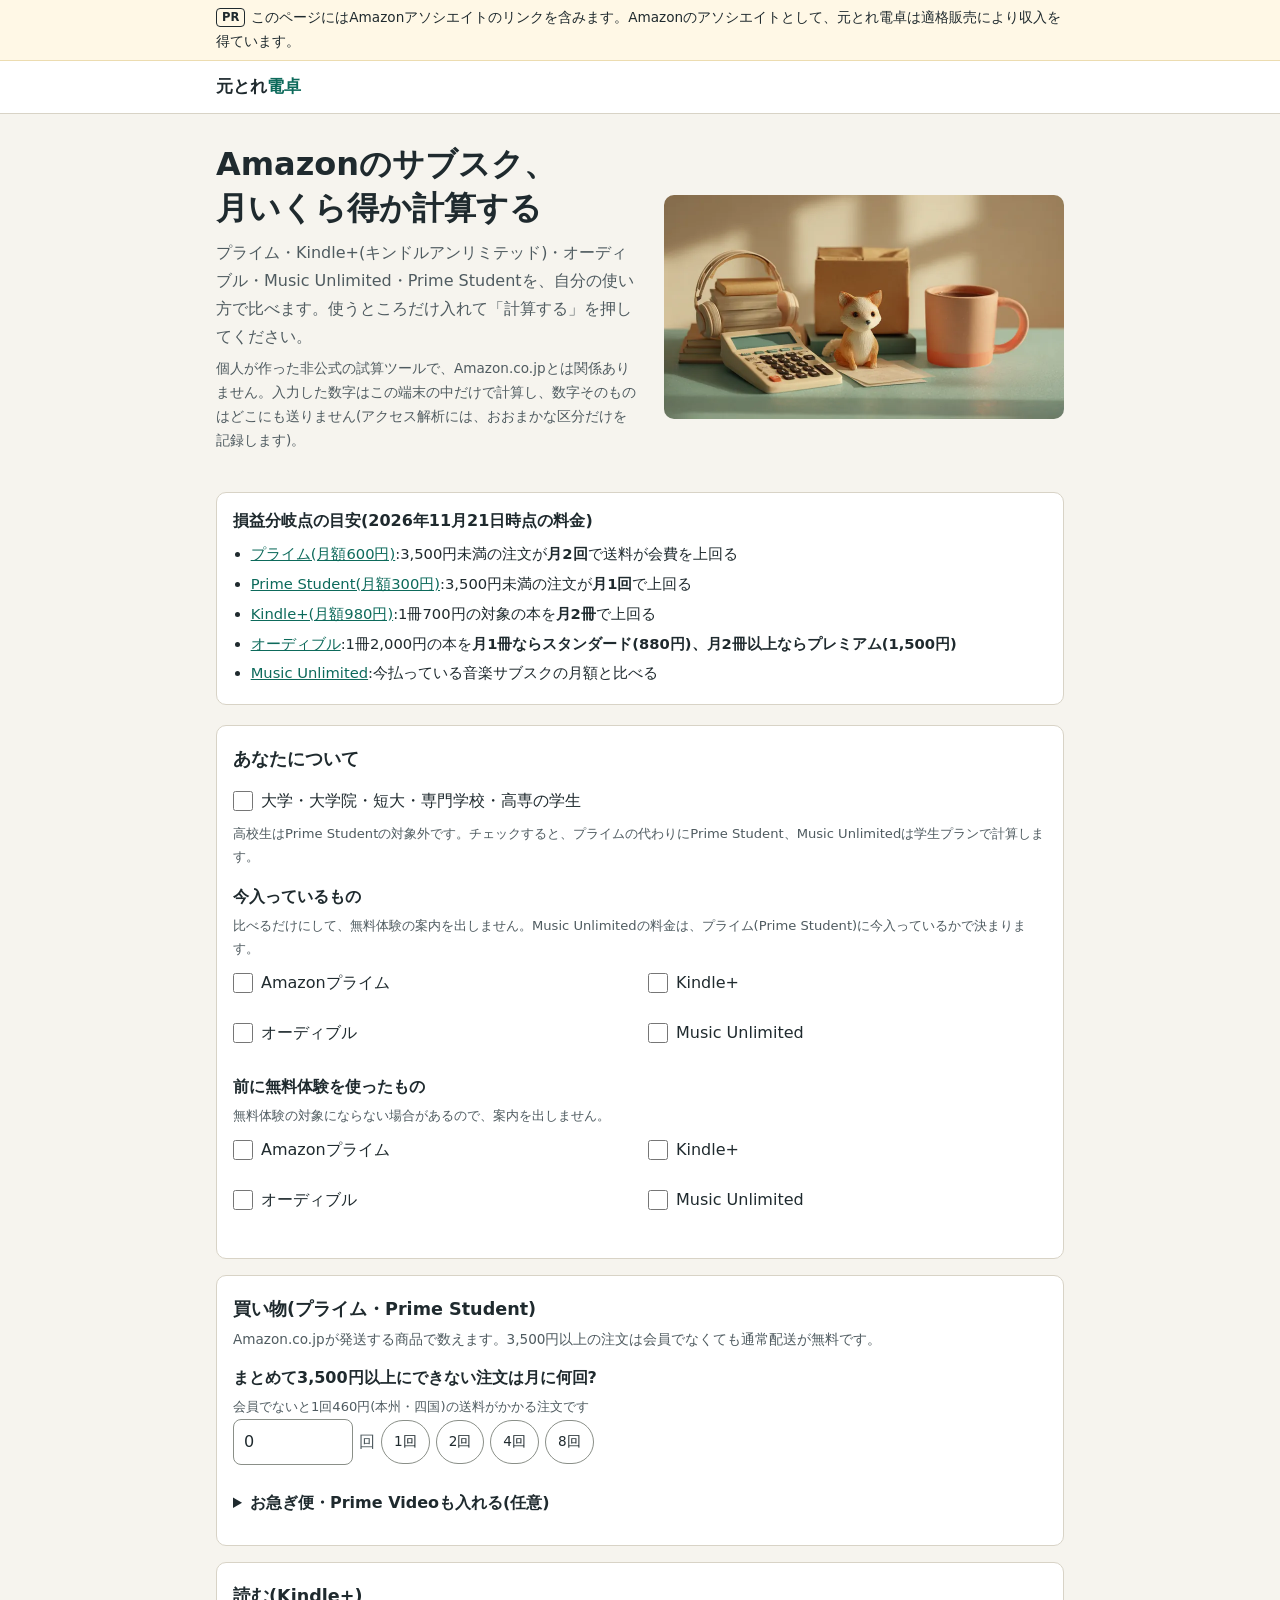
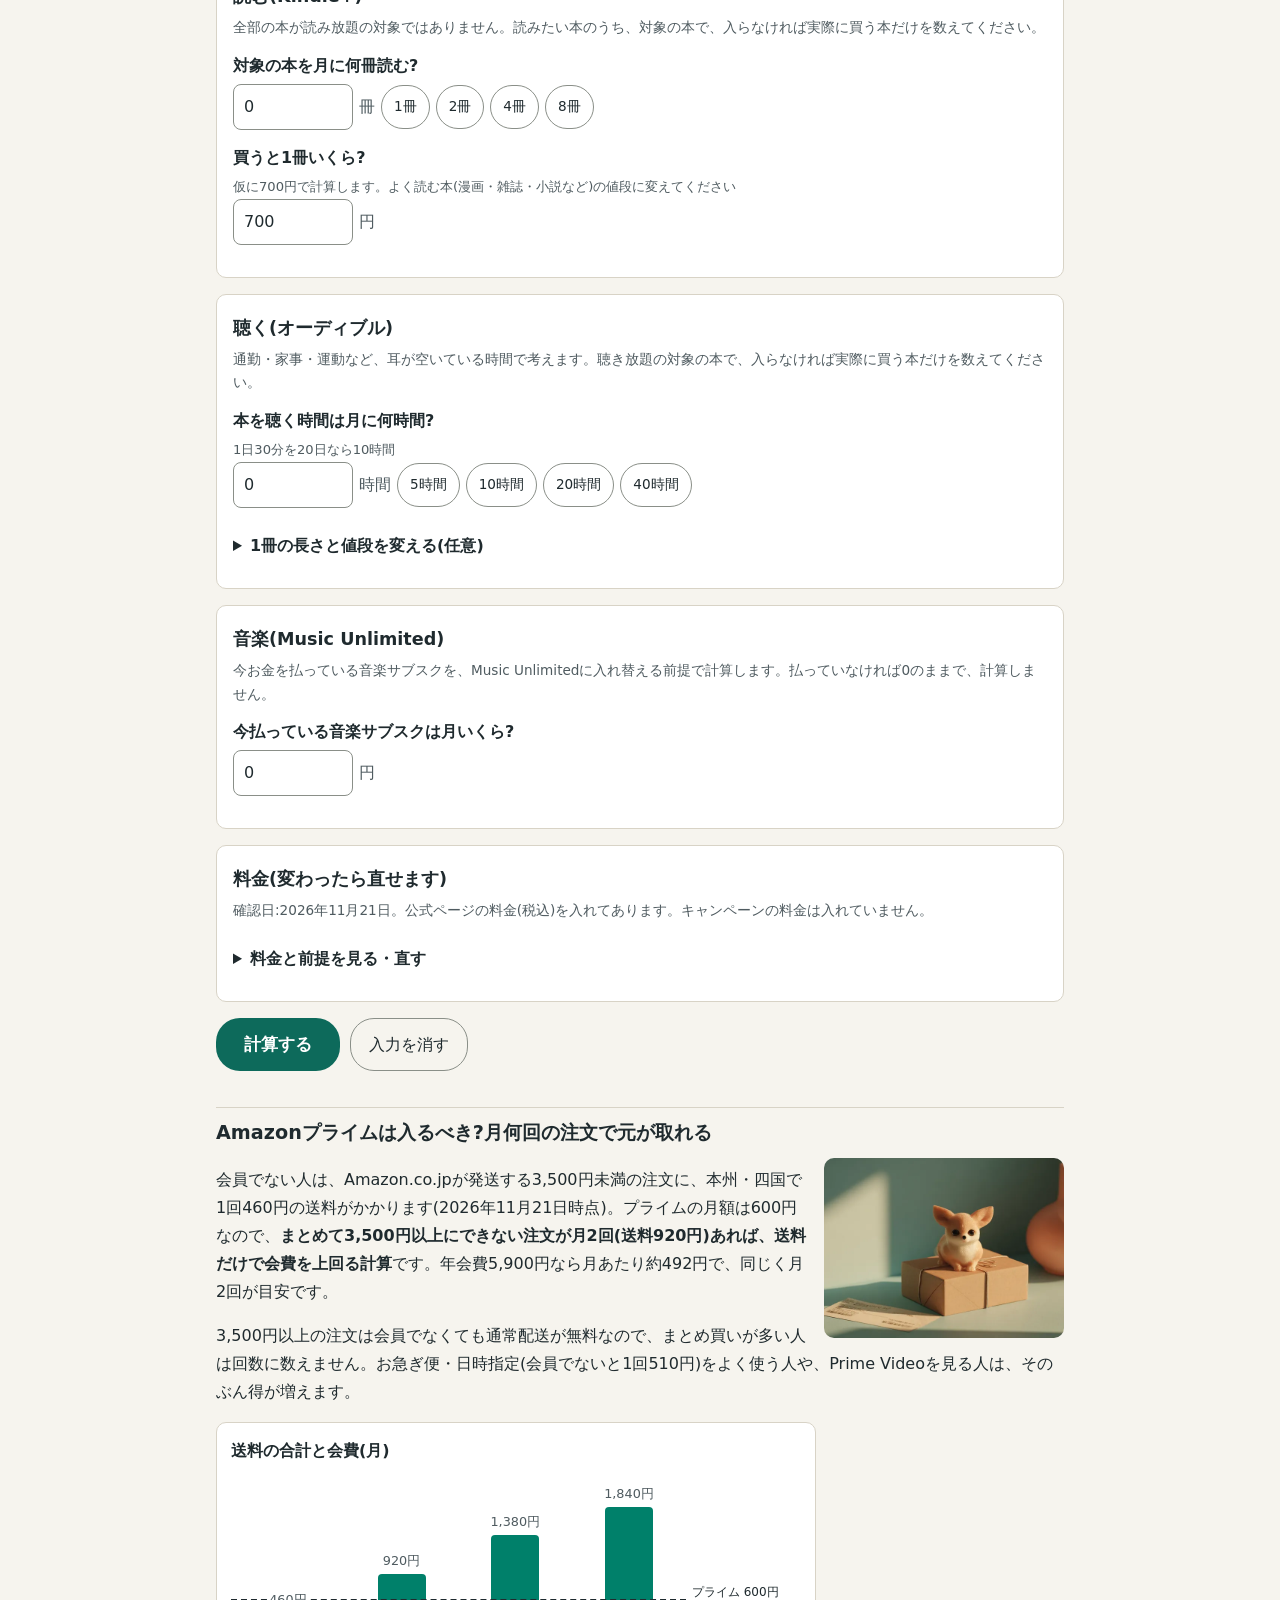
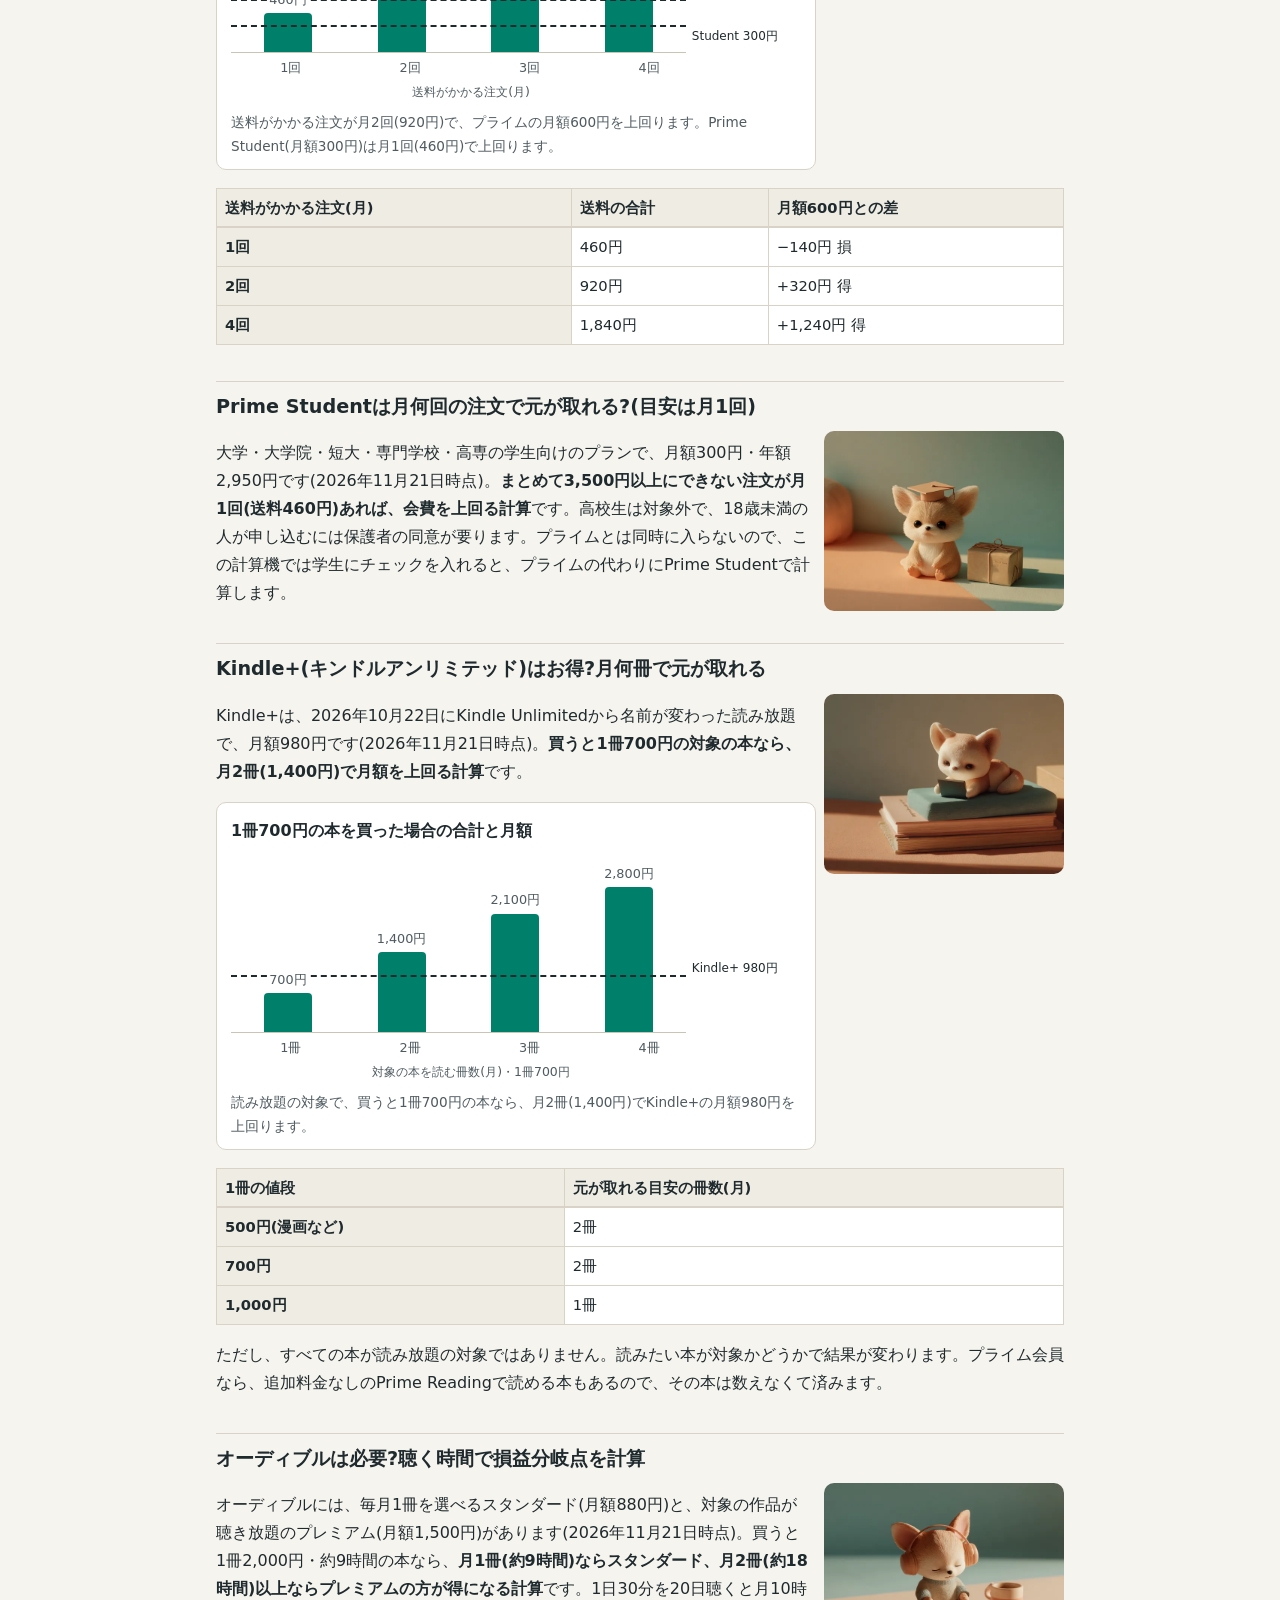
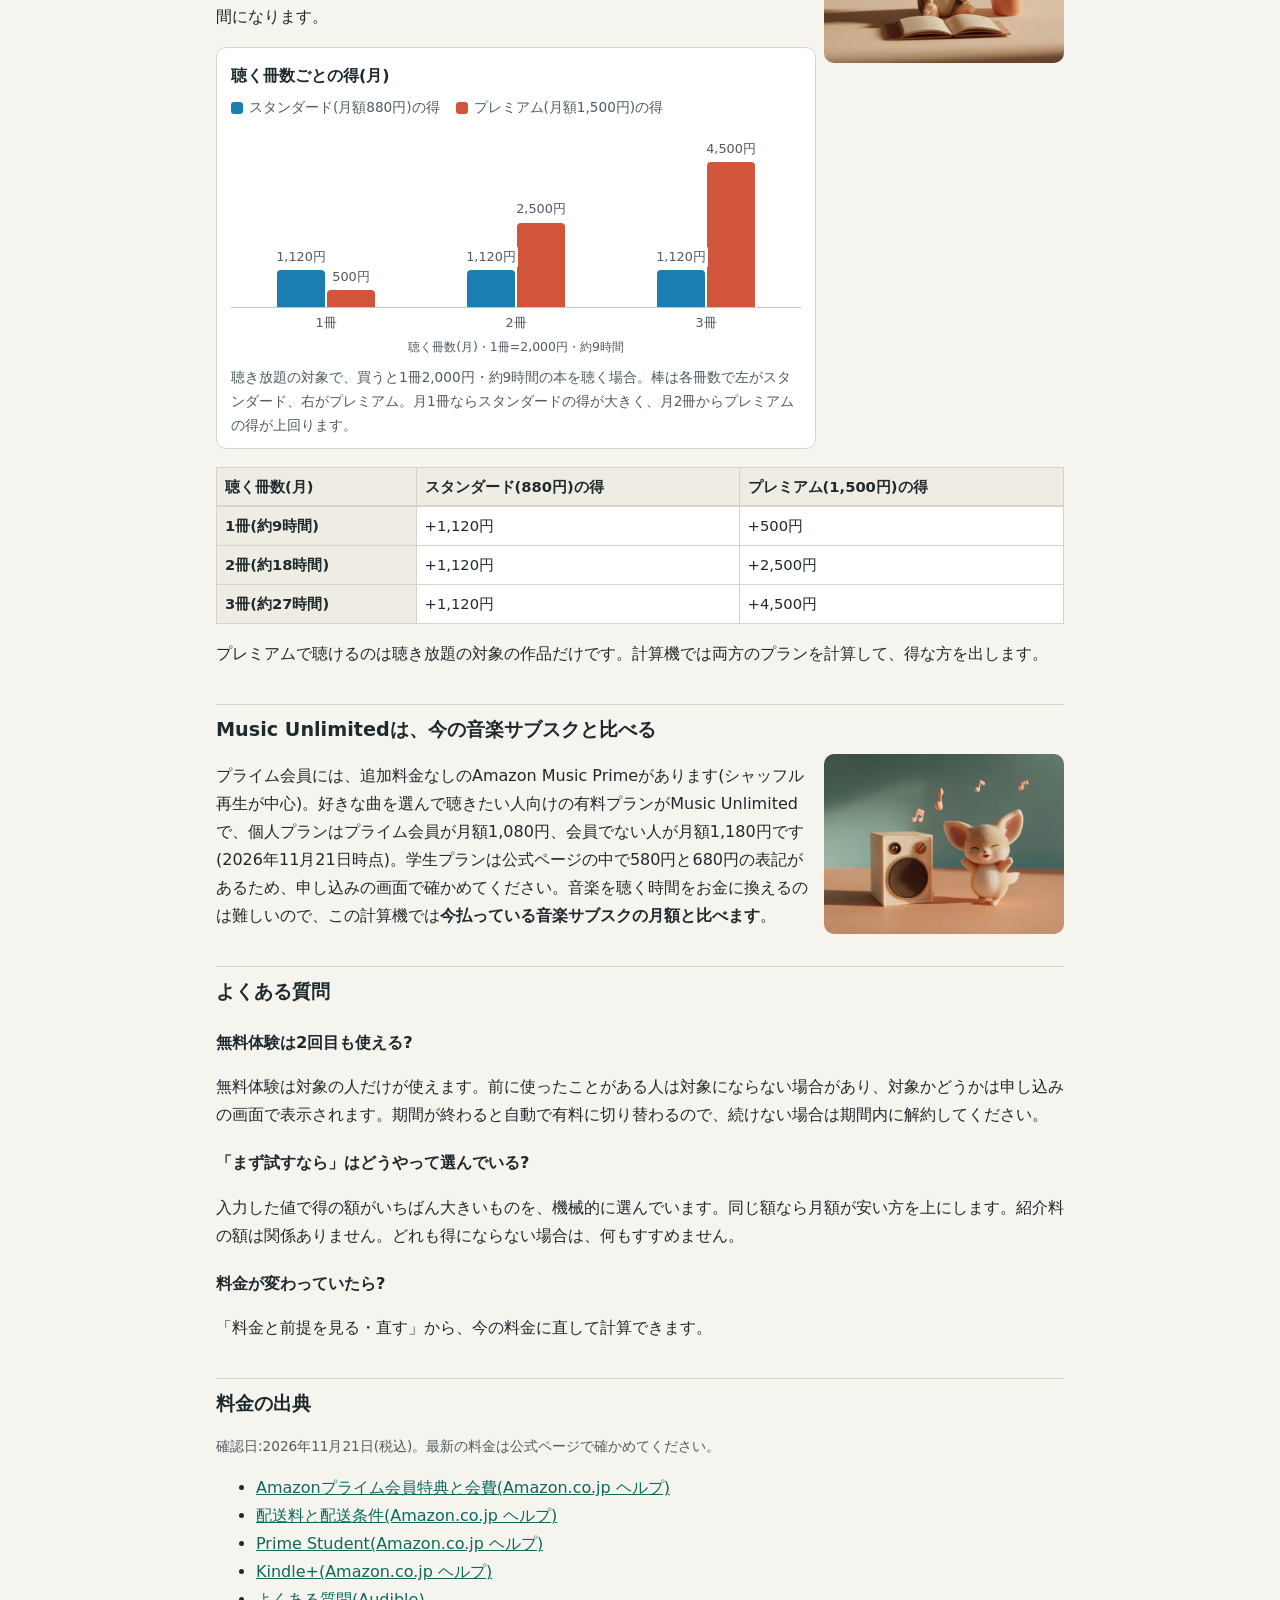
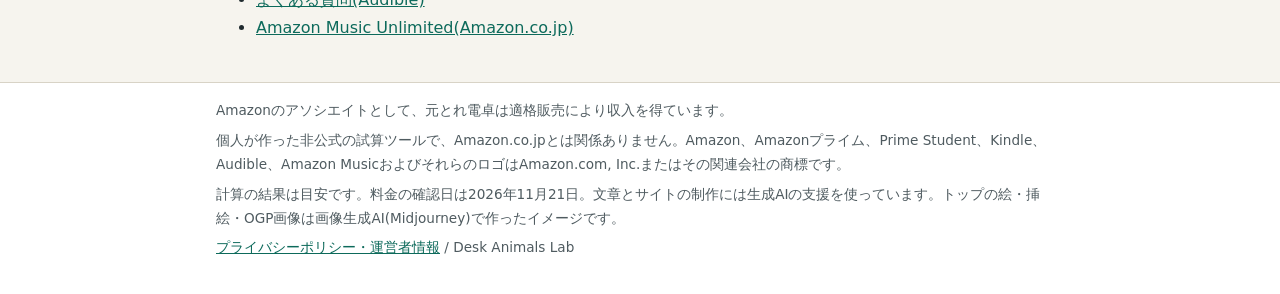
==== commit 862bf3a8: "絵と図を追加(MJの挿絵・損益分岐の図・結果の得損グラフ) Co-Authored-By: Claude Opus 5.5 <noreply@anthropic.com>" ====
--- a/index.html
+++ b/index.html
@@ -11,7 +11,7 @@
 <meta property="og:title" content="元とれ電卓|Amazonのサブスクは月いくら得か計算">
 <meta property="og:description" content="注文回数・読む冊数・聴く時間を入れると、プライム・Kindle+・オーディブル・Music Unlimited・Prime Studentが月いくら得か損かを計算します。個人が作った非公式ツールです。">
 <meta property="og:url" content="https://deskanimals114510-ai.github.io/mototore-dentaku/">
-<meta property="og:image" content="https://deskanimals114510-ai.github.io/mototore-dentaku/og-image.png">
+<meta property="og:image" content="https://deskanimals114510-ai.github.io/mototore-dentaku/og-image.jpg">
 <meta property="og:image:width" content="1200">
 <meta property="og:image:height" content="630">
 <meta property="og:image:alt" content="元とれ電卓:サブスクが月いくら得か損かを計算">
@@ -22,7 +22,8 @@
 <link rel="stylesheet" href="style.css">
 <script defer src="analytics.js"></script>
 <script defer src="app.js"></script>
-<script type="application/ld+json">{"@context":"https://schema.org","@graph":[{"@type":"WebApplication","name":"元とれ電卓","url":"https://deskanimals114510-ai.github.io/mototore-dentaku/","applicationCategory":"FinanceApplication","operatingSystem":"Any","inLanguage":"ja","isAccessibleForFree":true,"offers":{"@type":"Offer","price":"0","priceCurrency":"JPY"},"description":"注文回数・読む冊数・聴く時間を入れると、Amazonの5つのサブスクが月いくら得か損かを計算する非公式ツール。","datePublished":"2026-11-21","dateModified":"2026-11-21","publisher":{"@type":"Person","name":"Desk Animals Lab"}},{"@type":"FAQPage","mainEntity":[{"@type":"Question","name":"Amazonプライムは入るべき?月何回の注文で元が取れる?","acceptedAnswer":{"@type":"Answer","text":"会員でない人は、Amazon.co.jpが発送する3,500円未満の注文に送料460円(本州・四国)がかかります。月額600円なら、まとめて3,500円以上にできない注文が月2回(送料920円)あれば、送料だけで会費を上回る計算です。料金は2026年11月21日時点です。"}},{"@type":"Question","name":"Kindle+(キンドルアンリミテッド)はお得?月何冊で元が取れる?","acceptedAnswer":{"@type":"Answer","text":"月額980円です。読み放題の対象の本を、買うと1冊700円なら月2冊(1,400円)で月額を上回る計算です。読みたい本が対象かどうかで変わります。料金は2026年11月21日時点です。"}},{"@type":"Question","name":"オーディブルは必要?聴く時間で損益分岐点を計算すると?","acceptedAnswer":{"@type":"Answer","text":"毎月1冊を選べるスタンダードは月額880円、聴き放題のプレミアムは月額1,500円です。買うと1冊2,000円・約9時間の本なら、月1冊ならスタンダード、月2冊(約18時間)以上ならプレミアムの方が得になる計算です。料金は2026年11月21日時点です。"}},{"@type":"Question","name":"無料体験は2回目も使える?","acceptedAnswer":{"@type":"Answer","text":"無料体験は対象の人だけが使えます。前に使ったことがある人は対象にならない場合があり、対象かどうかは申し込みの画面で表示されます。期間が終わると自動で有料に切り替わるので、続けない場合は期間内に解約してください。"}}]}]}</script>
+<script defer src="charts.js"></script>
+<script type="application/ld+json">{"@context":"https://schema.org","@graph":[{"@type":"WebApplication","name":"元とれ電卓","url":"https://deskanimals114510-ai.github.io/mototore-dentaku/","applicationCategory":"FinanceApplication","operatingSystem":"Any","inLanguage":"ja","isAccessibleForFree":true,"offers":{"@type":"Offer","price":"0","priceCurrency":"JPY"},"description":"注文回数・読む冊数・聴く時間を入れると、Amazonの5つのサブスクが月いくら得か損かを計算する非公式ツール。","image":"https://deskanimals114510-ai.github.io/mototore-dentaku/og-image.jpg","datePublished":"2026-11-21","dateModified":"2026-11-21","publisher":{"@type":"Person","name":"Desk Animals Lab"}},{"@type":"FAQPage","mainEntity":[{"@type":"Question","name":"Amazonプライムは入るべき?月何回の注文で元が取れる?","acceptedAnswer":{"@type":"Answer","text":"会員でない人は、Amazon.co.jpが発送する3,500円未満の注文に送料460円(本州・四国)がかかります。月額600円なら、まとめて3,500円以上にできない注文が月2回(送料920円)あれば、送料だけで会費を上回る計算です。料金は2026年11月21日時点です。"}},{"@type":"Question","name":"Kindle+(キンドルアンリミテッド)はお得?月何冊で元が取れる?","acceptedAnswer":{"@type":"Answer","text":"月額980円です。読み放題の対象の本を、買うと1冊700円なら月2冊(1,400円)で月額を上回る計算です。読みたい本が対象かどうかで変わります。料金は2026年11月21日時点です。"}},{"@type":"Question","name":"オーディブルは必要?聴く時間で損益分岐点を計算すると?","acceptedAnswer":{"@type":"Answer","text":"毎月1冊を選べるスタンダードは月額880円、聴き放題のプレミアムは月額1,500円です。買うと1冊2,000円・約9時間の本なら、月1冊ならスタンダード、月2冊(約18時間)以上ならプレミアムの方が得になる計算です。料金は2026年11月21日時点です。"}},{"@type":"Question","name":"無料体験は2回目も使える?","acceptedAnswer":{"@type":"Answer","text":"無料体験は対象の人だけが使えます。前に使ったことがある人は対象にならない場合があり、対象かどうかは申し込みの画面で表示されます。期間が終わると自動で有料に切り替わるので、続けない場合は期間内に解約してください。"}}]}]}</script>
 </head>
 <body>
 <a class="skip-link" href="#main">本文へ移動</a>
@@ -38,9 +39,17 @@
 </header>
 <main id="main">
 <div class="wrap">
+  <div class="intro">
+  <div class="intro-text">
   <h1>Amazonのサブスク、<br>月いくら得か計算する</h1>
   <p class="lead">プライム・Kindle+(キンドルアンリミテッド)・オーディブル・Music Unlimited・Prime Studentを、自分の使い方で比べます。使うところだけ入れて「計算する」を押してください。</p>
   <p class="unofficial">個人が作った非公式の試算ツールで、Amazon.co.jpとは関係ありません。入力した数字はこの端末の中だけで計算し、数字そのものはどこにも送りません(アクセス解析には、おおまかな区分だけを記録します)。</p>
+
+  </div>
+  <figure class="hero-art">
+    <img src="img/hero.webp" srcset="img/hero-800.webp 800w, img/hero.webp 1200w" sizes="(min-width: 720px) 400px, calc(100vw - 32px)" width="1200" height="672" alt="電卓・小包・本・ヘッドホン・マグカップが並ぶ机に、小さなフェネックの人形が座っている" fetchpriority="high">
+  </figure>
+  </div>
 
   <section class="quick-answers" aria-labelledby="qa-h">
     <h2 id="qa-h">損益分岐点の目安(2026年11月21日時点の料金)</h2>
@@ -191,6 +200,7 @@
     <p id="summary" tabindex="-1"></p>
     <p id="adjusted" class="small" hidden></p>
     <div id="top-pick" class="panel" hidden></div>
+    <div id="result-chart" aria-hidden="true" hidden></div>
     <h3 class="vh">サブスクの得と損(得の大きい順)</h3>
     <ul id="cards"></ul>
     <ul class="premise">
@@ -203,20 +213,31 @@
 
   <div class="content">
     <h2 id="prime">Amazonプライムは入るべき?月何回の注文で元が取れる</h2>
+    <figure class="spot"><img src="img/prime.webp" width="640" height="480" alt="" loading="lazy" decoding="async"></figure>
     <p>会員でない人は、Amazon.co.jpが発送する3,500円未満の注文に、本州・四国で1回460円の送料がかかります(2026年11月21日時点)。プライムの月額は600円なので、<strong>まとめて3,500円以上にできない注文が月2回(送料920円)あれば、送料だけで会費を上回る計算</strong>です。年会費5,900円なら月あたり約492円で、同じく月2回が目安です。</p>
     <p>3,500円以上の注文は会員でなくても通常配送が無料なので、まとめ買いが多い人は回数に数えません。お急ぎ便・日時指定(会員でないと1回510円)をよく使う人や、Prime Videoを見る人は、そのぶん得が増えます。</p>
-    <div class="table-scroll"><table>
+    <figure class="chart" data-chart="prime">
+      <p class="chart-title">送料の合計と会費(月)</p>
+      <figcaption>送料がかかる注文が月2回(920円)で、プライムの月額600円を上回ります。Prime Student(月額300円)は月1回(460円)で上回ります。</figcaption>
+    </figure>
+    <div class="table-scroll" tabindex="0" role="region" aria-label="プライムの損益分岐点の表"><table>
       <caption class="vh">プライムの損益分岐点</caption>
       <thead><tr><th scope="col">送料がかかる注文(月)</th><th scope="col">送料の合計</th><th scope="col">月額600円との差</th></tr></thead>
       <tbody><tr><th scope="row">1回</th><td>460円</td><td>−140円 損</td></tr><tr><th scope="row">2回</th><td>920円</td><td>+320円 得</td></tr><tr><th scope="row">4回</th><td>1,840円</td><td>+1,240円 得</td></tr></tbody>
     </table></div>
 
     <h2 id="student">Prime Studentは月何回の注文で元が取れる?(目安は月1回)</h2>
+    <figure class="spot"><img src="img/student.webp" width="640" height="480" alt="" loading="lazy" decoding="async"></figure>
     <p>大学・大学院・短大・専門学校・高専の学生向けのプランで、月額300円・年額2,950円です(2026年11月21日時点)。<strong>まとめて3,500円以上にできない注文が月1回(送料460円)あれば、会費を上回る計算</strong>です。高校生は対象外で、18歳未満の人が申し込むには保護者の同意が要ります。プライムとは同時に入らないので、この計算機では学生にチェックを入れると、プライムの代わりにPrime Studentで計算します。</p>
 
     <h2 id="kindle">Kindle+(キンドルアンリミテッド)はお得?月何冊で元が取れる</h2>
+    <figure class="spot"><img src="img/kindle.webp" width="640" height="480" alt="" loading="lazy" decoding="async"></figure>
     <p>Kindle+は、2026年10月22日にKindle Unlimitedから名前が変わった読み放題で、月額980円です(2026年11月21日時点)。<strong>買うと1冊700円の対象の本なら、月2冊(1,400円)で月額を上回る計算</strong>です。</p>
-    <div class="table-scroll"><table>
+    <figure class="chart" data-chart="kindle">
+      <p class="chart-title">1冊700円の本を買った場合の合計と月額</p>
+      <figcaption>読み放題の対象で、買うと1冊700円の本なら、月2冊(1,400円)でKindle+の月額980円を上回ります。</figcaption>
+    </figure>
+    <div class="table-scroll" tabindex="0" role="region" aria-label="Kindle+の損益分岐点の表"><table>
       <caption class="vh">Kindle+の損益分岐点</caption>
       <thead><tr><th scope="col">1冊の値段</th><th scope="col">元が取れる目安の冊数(月)</th></tr></thead>
       <tbody><tr><th scope="row">500円(漫画など)</th><td>2冊</td></tr><tr><th scope="row">700円</th><td>2冊</td></tr><tr><th scope="row">1,000円</th><td>1冊</td></tr></tbody>
@@ -224,10 +245,21 @@
     <p>ただし、すべての本が読み放題の対象ではありません。読みたい本が対象かどうかで結果が変わります。プライム会員なら、追加料金なしのPrime Readingで読める本もあるので、その本は数えなくて済みます。</p>
 
     <h2 id="audible">オーディブルは必要?聴く時間で損益分岐点を計算</h2>
+    <figure class="spot"><img src="img/audible.webp" width="640" height="480" alt="" loading="lazy" decoding="async"></figure>
     <p>オーディブルには、毎月1冊を選べるスタンダード(月額880円)と、対象の作品が聴き放題のプレミアム(月額1,500円)があります(2026年11月21日時点)。買うと1冊2,000円・約9時間の本なら、<strong>月1冊(約9時間)ならスタンダード、月2冊(約18時間)以上ならプレミアムの方が得になる計算</strong>です。1日30分を20日聴くと月10時間になります。</p>
+    <figure class="chart" data-chart="audible">
+      <p class="chart-title">聴く冊数ごとの得(月)</p>
+      <figcaption>聴き放題の対象で、買うと1冊2,000円・約9時間の本を聴く場合。棒は各冊数で左がスタンダード、右がプレミアム。月1冊ならスタンダードの得が大きく、月2冊からプレミアムの得が上回ります。</figcaption>
+    </figure>
+    <div class="table-scroll" tabindex="0" role="region" aria-label="オーディブルのプラン別の得の表"><table>
+      <caption class="vh">オーディブルのプラン別の得(月)</caption>
+      <thead><tr><th scope="col">聴く冊数(月)</th><th scope="col">スタンダード(880円)の得</th><th scope="col">プレミアム(1,500円)の得</th></tr></thead>
+      <tbody><tr><th scope="row">1冊(約9時間)</th><td>+1,120円</td><td>+500円</td></tr><tr><th scope="row">2冊(約18時間)</th><td>+1,120円</td><td>+2,500円</td></tr><tr><th scope="row">3冊(約27時間)</th><td>+1,120円</td><td>+4,500円</td></tr></tbody>
+    </table></div>
     <p>プレミアムで聴けるのは聴き放題の対象の作品だけです。計算機では両方のプランを計算して、得な方を出します。</p>
 
     <h2 id="music">Music Unlimitedは、今の音楽サブスクと比べる</h2>
+    <figure class="spot"><img src="img/music.webp" width="640" height="480" alt="" loading="lazy" decoding="async"></figure>
     <p>プライム会員には、追加料金なしのAmazon Music Primeがあります(シャッフル再生が中心)。好きな曲を選んで聴きたい人向けの有料プランがMusic Unlimitedで、個人プランはプライム会員が月額1,080円、会員でない人が月額1,180円です(2026年11月21日時点)。学生プランは公式ページの中で580円と680円の表記があるため、申し込みの画面で確かめてください。音楽を聴く時間をお金に換えるのは難しいので、この計算機では<strong>今払っている音楽サブスクの月額と比べます</strong>。</p>
 
     <h2 id="faq">よくある質問</h2>
@@ -255,7 +287,7 @@
   <div class="wrap">
     <p>Amazonのアソシエイトとして、元とれ電卓は適格販売により収入を得ています。</p>
     <p>個人が作った非公式の試算ツールで、Amazon.co.jpとは関係ありません。Amazon、Amazonプライム、Prime Student、Kindle、Audible、Amazon MusicおよびそれらのロゴはAmazon.com, Inc.またはその関連会社の商標です。</p>
-    <p>計算の結果は目安です。料金の確認日は2026年11月21日。文章とサイトの制作には生成AIの支援を使っています。</p>
+    <p>計算の結果は目安です。料金の確認日は2026年11月21日。文章とサイトの制作には生成AIの支援を使っています。トップの絵・挿絵・OGP画像は画像生成AI(Midjourney)で作ったイメージです。</p>
     <p><a href="privacy/">プライバシーポリシー・運営者情報</a> / Desk Animals Lab</p>
   </div>
 </footer>
--- a/style.css
+++ b/style.css
@@ -22,7 +22,7 @@
   background: var(--bg);
   color: var(--ink);
   font-family: system-ui, -apple-system, "Hiragino Sans", "Hiragino Kaku Gothic ProN", "Yu Gothic UI", "Meiryo", sans-serif;
-  font-size: 16px;
+  font-size: 100%;
   line-height: 1.75;
 }
 a { color: var(--accent); }
@@ -139,3 +139,78 @@
 @media (prefers-reduced-motion: reduce) { html { scroll-behavior: auto; } }
 
 .field > label.check { display: flex; font-weight: 400; margin-bottom: 0; }
+
+/* 絵(MJ) */
+.hero-art { margin: 0 0 20px; }
+.hero-art img { display: block; width: 100%; height: auto; aspect-ratio: 1200 / 672; object-fit: cover; border-radius: var(--radius); }
+.spot { float: right; width: 38%; max-width: 240px; margin: 0 0 8px 14px; }
+.spot img { display: block; width: 100%; height: auto; aspect-ratio: 4 / 3; object-fit: cover; border-radius: var(--radius); }
+.content h2 { clear: both; }
+.panel-head { display: flex; align-items: center; gap: 10px; margin: 0 0 4px; }
+.panel-head img { width: 56px; height: 42px; object-fit: cover; border-radius: 8px; flex: none; }
+.panel-head h2 { margin: 0; }
+
+/* 本文の棒グラフ */
+.chart { margin: 14px 0 18px; padding: 14px 14px 10px; background: var(--surface); border: 1px solid var(--line); border-radius: var(--radius); }
+.chart-title { font-weight: 700; margin: 0 0 6px; }
+.clegend { list-style: none; margin: 0 0 8px; padding: 0; display: flex; flex-wrap: wrap; gap: 4px 16px; font-size: 0.85rem; color: var(--muted); }
+.clegend li { display: flex; align-items: center; gap: 6px; }
+.swatch { width: 12px; height: 12px; border-radius: 3px; display: inline-block; }
+.carea { position: relative; height: 170px; border-bottom: 1px solid #c9c4b6; margin-top: 18px; }
+.ccols { position: absolute; inset: 0; display: flex; justify-content: space-around; align-items: flex-end; }
+.cgroup { display: flex; align-items: flex-end; gap: 2px; height: 100%; }
+.cbar-col { display: flex; flex-direction: column; justify-content: flex-end; align-items: center; height: 100%; width: 24px; }
+.cbar { width: 100%; border-radius: 4px 4px 0 0; }
+.cbar-val { font-size: 0.72rem; color: var(--muted); white-space: nowrap; margin-bottom: 2px; }
+.s-a { background: #00806a; }
+.s-b { background: #1a7fb0; }
+.s-c { background: #d0553a; }
+.cline { position: absolute; left: 0; right: 0; border-top: 2px dashed var(--ink); z-index: 1; }
+.cline-label { position: absolute; right: 0; top: -1.45em; font-size: 0.75rem; color: var(--ink); background: var(--surface); padding: 0 4px; }
+.cxlabels { display: flex; justify-content: space-around; font-size: 0.8rem; color: var(--muted); margin-top: 4px; text-align: center; }
+.cunit { font-size: 0.78rem; color: var(--muted); text-align: center; margin: 2px 0 0; }
+.chart figcaption { font-size: 0.85rem; color: var(--muted); margin-top: 8px; }
+
+/* 結果の得損の棒 */
+#result-chart { background: var(--surface); border: 1px solid var(--line); border-radius: var(--radius); padding: 12px 14px; margin: 0 0 12px; }
+.rc-row { display: grid; grid-template-columns: 7.5em 1fr 7.5em; align-items: center; gap: 8px; min-height: 30px; font-size: 0.88rem; }
+.rc-name { overflow-wrap: anywhere; }
+.rc-track { position: relative; height: 14px; }
+.rc-track::before { content: ""; position: absolute; left: var(--zero, 50%); top: -6px; bottom: -6px; border-left: 1px solid #8a8f88; }
+.rc-bar { position: absolute; top: 0; height: 100%; }
+.rc-bar.is-gain { left: var(--zero, 50%); background: #00806a; border-radius: 0 4px 4px 0; }
+.rc-bar.is-loss { right: calc(100% - var(--zero, 50%)); background: #d0553a; border-radius: 4px 0 0 4px; }
+.rc-val { font-weight: 700; text-align: right; white-space: nowrap; }
+@media (max-width: 420px) {
+  .spot { float: none; width: 100%; max-width: none; margin: 0 0 10px; }
+  .rc-row { grid-template-columns: 6em 1fr 6.8em; font-size: 0.8rem; }
+}
+.intro { display: grid; gap: 4px 28px; grid-template-columns: 1fr; align-items: center; margin-bottom: 20px; }
+.intro .hero-art { margin: 8px 0 0; }
+@media (min-width: 720px) {
+  .intro { grid-template-columns: 1.05fr 1fr; }
+  .intro .hero-art { margin: 28px 0 0; }
+}
+.has-lines .carea, .has-lines .cxlabels, .has-lines .cunit { margin-right: 7.2em; }
+.cline-label { left: 100%; right: auto; top: -0.75em; margin-left: 6px; width: 7em; white-space: normal; line-height: 1.25; padding: 0; background: none; }
+#top-pick::after { content: ""; display: block; clear: both; }
+.top-art { float: right; width: 34%; max-width: 200px; height: auto; aspect-ratio: 4 / 3; object-fit: cover; border-radius: 8px; margin: 0 0 8px 12px; }
+@media (max-width: 420px) { .top-art { width: 40%; } }
+.cline-label { white-space: nowrap; top: -1.35em; }
+.cline + .cline .cline-label { top: 0.2em; }
+.cbar-val { position: relative; z-index: 2; background: var(--surface); padding: 0 2px; border-radius: 3px; }
+@media (max-width: 420px) {
+  .spot { float: right; width: 42%; margin: 4px 0 6px 12px; }
+}
+
+/* 5名レビュー後の調整(2026-11-21) */
+.chart { max-width: 600px; }
+.cbar-col { width: clamp(24px, 8vw, 48px); }
+.cbar-val { font-size: 0.8rem; }
+.rc-head { display: flex; justify-content: space-between; font-size: 0.8rem; color: var(--muted); margin: 0 0 6px; }
+.rc-row { grid-template-columns: minmax(5.5em, auto) minmax(4em, 1fr) auto; }
+@media (max-width: 719px) {
+  .intro .hero-art img { aspect-ratio: 16 / 6; max-height: 140px; }
+  .spot { float: none; width: 100%; max-width: none; margin: 0 0 10px; }
+  .spot img { aspect-ratio: 16 / 7; max-height: 160px; }
+}
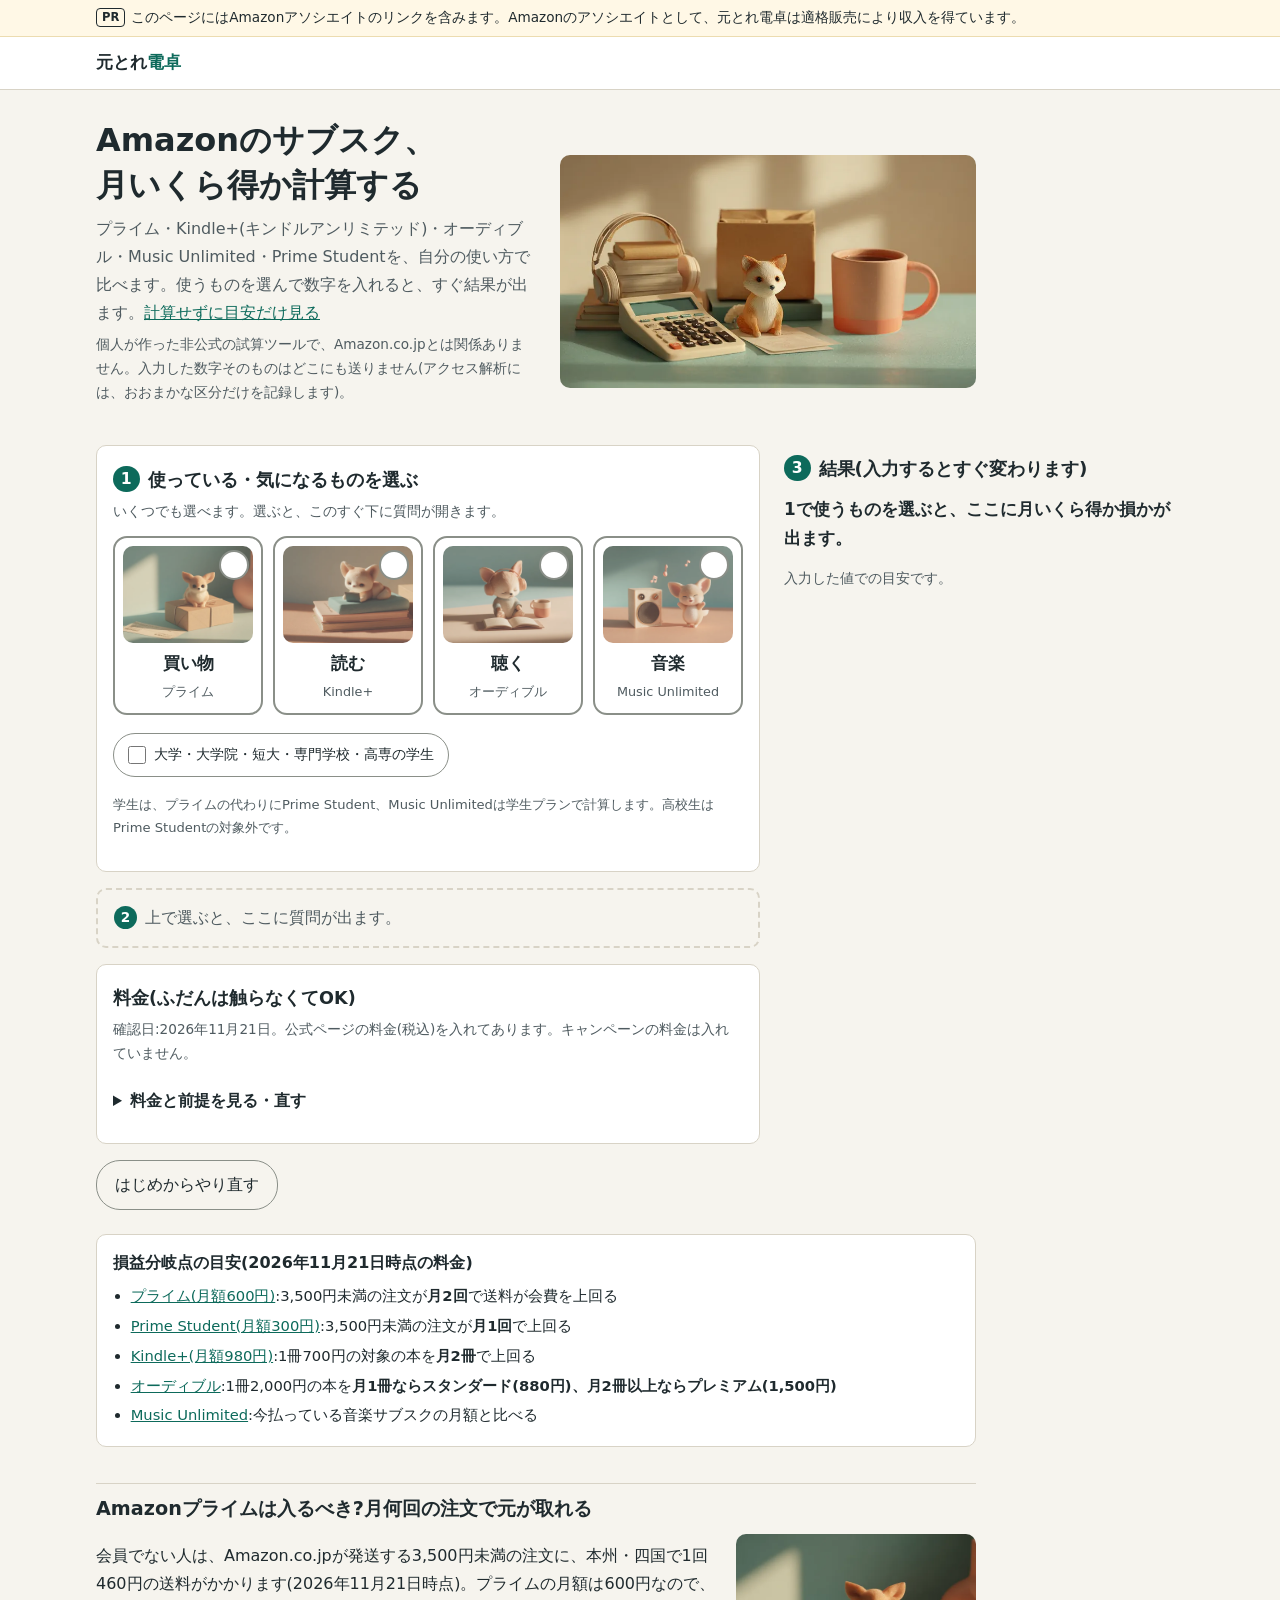
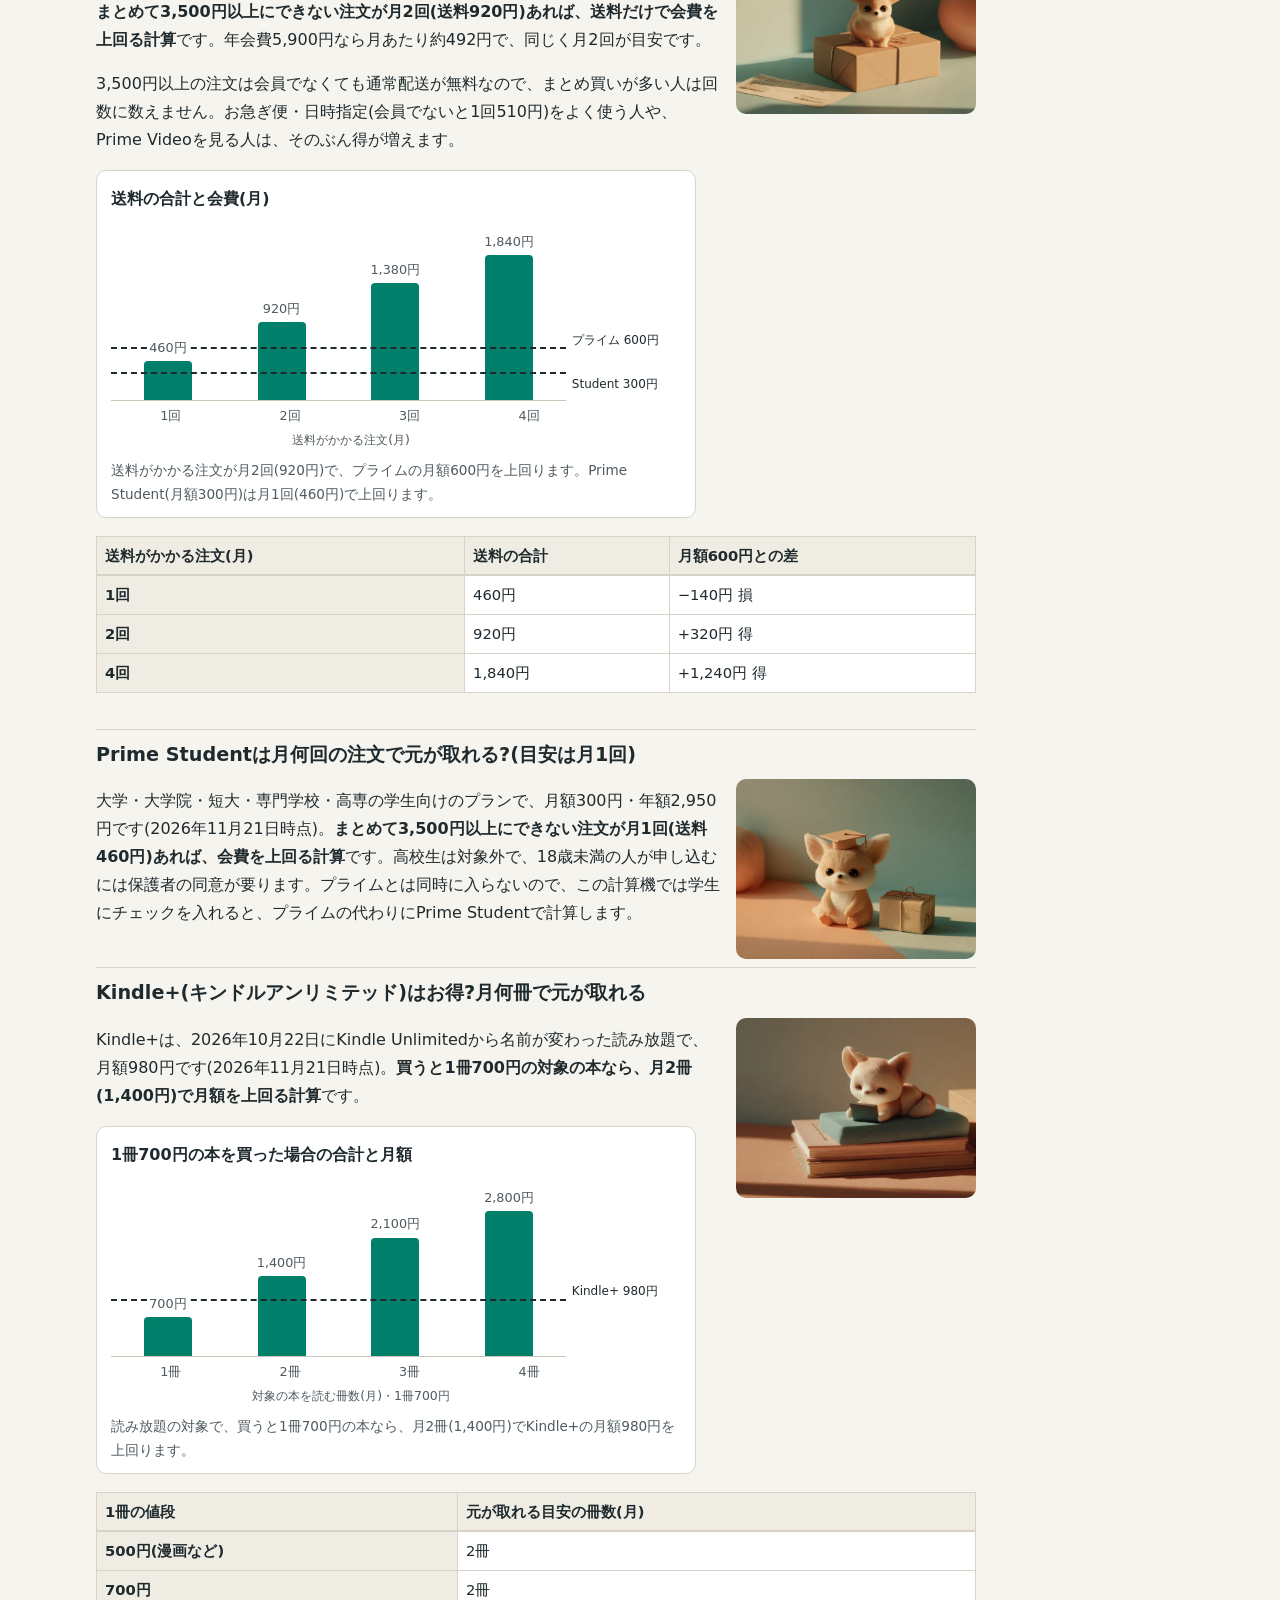
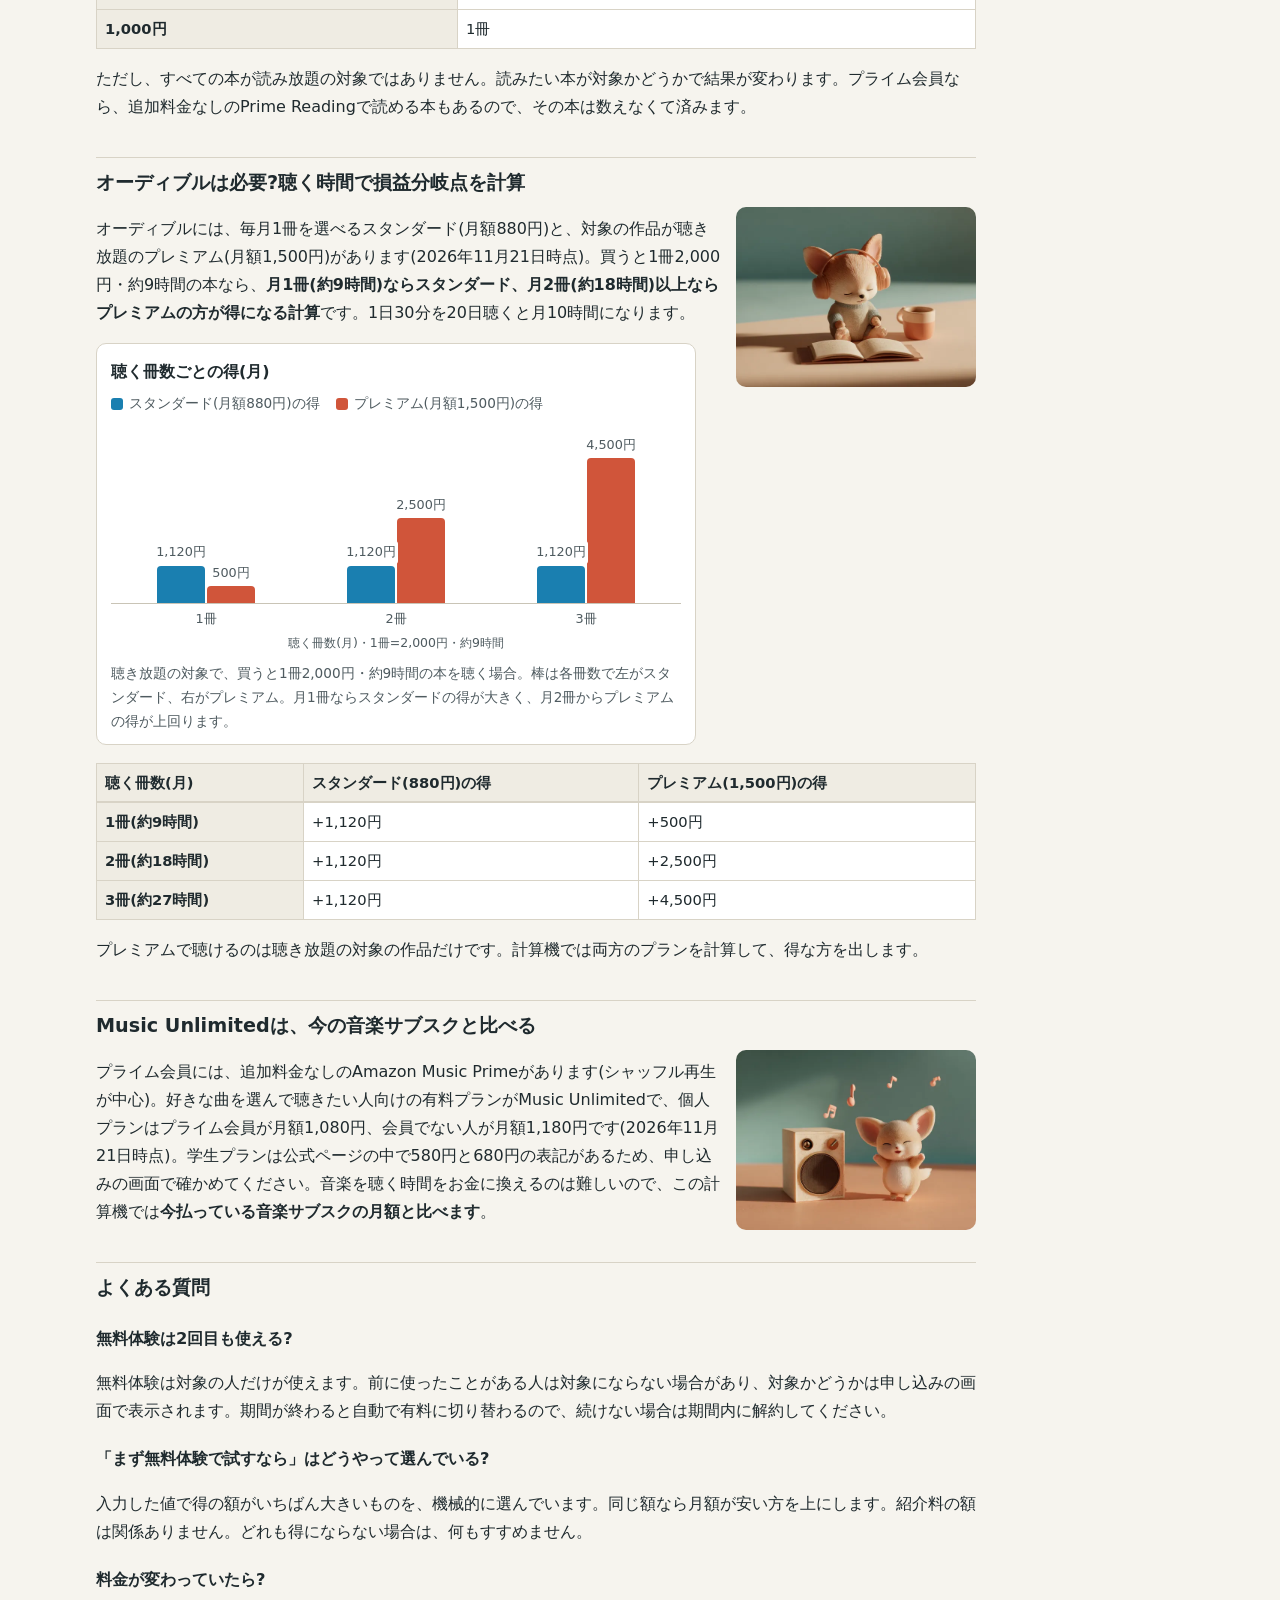
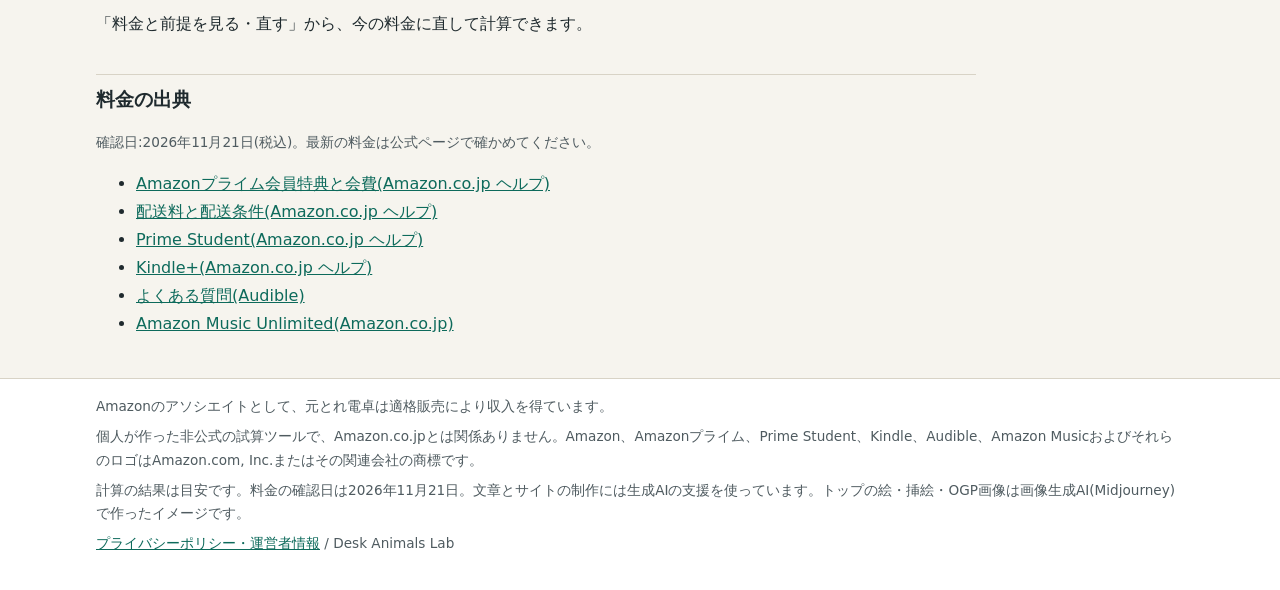
==== commit 56d43c9f: "UIを直感的に: 選ぶ→答える→すぐ結果、−/+、スマホの帯、PCの2列 Co-Authored-By: Claude Opus 5.5 <noreply@anthropic.com>" ====
--- a/index.html
+++ b/index.html
@@ -42,8 +42,8 @@
   <div class="intro">
   <div class="intro-text">
   <h1>Amazonのサブスク、<br>月いくら得か計算する</h1>
-  <p class="lead">プライム・Kindle+(キンドルアンリミテッド)・オーディブル・Music Unlimited・Prime Studentを、自分の使い方で比べます。使うところだけ入れて「計算する」を押してください。</p>
-  <p class="unofficial">個人が作った非公式の試算ツールで、Amazon.co.jpとは関係ありません。入力した数字はこの端末の中だけで計算し、数字そのものはどこにも送りません(アクセス解析には、おおまかな区分だけを記録します)。</p>
+  <p class="lead">プライム・Kindle+(キンドルアンリミテッド)・オーディブル・Music Unlimited・Prime Studentを、自分の使い方で比べます。使うものを選んで数字を入れると、すぐ結果が出ます。<a href="#qa-h">計算せずに目安だけ見る</a></p>
+  <p class="unofficial">個人が作った非公式の試算ツールで、Amazon.co.jpとは関係ありません。入力した数字そのものはどこにも送りません(アクセス解析には、おおまかな区分だけを記録します)。</p>
 
   </div>
   <figure class="hero-art">
@@ -51,64 +51,37 @@
   </figure>
   </div>
 
-  <section class="quick-answers" aria-labelledby="qa-h">
-    <h2 id="qa-h">損益分岐点の目安(2026年11月21日時点の料金)</h2>
-    <ul>
-      <li><a href="#prime">プライム(月額600円)</a>:3,500円未満の注文が<b>月2回</b>で送料が会費を上回る</li>
-      <li><a href="#student">Prime Student(月額300円)</a>:3,500円未満の注文が<b>月1回</b>で上回る</li>
-      <li><a href="#kindle">Kindle+(月額980円)</a>:1冊700円の対象の本を<b>月2冊</b>で上回る</li>
-      <li><a href="#audible">オーディブル</a>:1冊2,000円の本を<b>月1冊ならスタンダード(880円)、月2冊以上ならプレミアム(1,500円)</b></li>
-      <li><a href="#music">Music Unlimited</a>:今払っている音楽サブスクの月額と比べる</li>
-    </ul>
-  </section>
-
+
+  <div class="calc-layout">
   <form id="calc" novalidate>
-    <section class="panel" aria-labelledby="q-you">
-      <h2 id="q-you">あなたについて</h2>
-      <div class="field">
-        <label class="check"><input type="checkbox" id="is-student" aria-describedby="is-student-note"><span>大学・大学院・短大・専門学校・高専の学生</span></label>
-        <span class="note" id="is-student-note">高校生はPrime Studentの対象外です。チェックすると、プライムの代わりにPrime Student、Music Unlimitedは学生プランで計算します。</span>
-      </div>
-      <fieldset class="field">
-        <legend class="label">今入っているもの</legend>
-        <span class="note" id="have-note">比べるだけにして、無料体験の案内を出しません。Music Unlimitedの料金は、プライム(Prime Student)に今入っているかで決まります。</span>
-        <div class="checks">
-          <label class="check"><input type="checkbox" id="have-prime" aria-describedby="have-note"><span>Amazonプライム</span></label>
-          <label class="check" data-student="only" hidden><input type="checkbox" id="have-student" aria-describedby="have-note"><span>Prime Student</span></label>
-          <label class="check"><input type="checkbox" id="have-kindle"><span>Kindle+</span></label>
-          <label class="check"><input type="checkbox" id="have-audible"><span>オーディブル</span></label>
-          <label class="check"><input type="checkbox" id="have-music"><span>Music Unlimited</span></label>
-        </div>
-      </fieldset>
-      <fieldset class="field">
-        <legend class="label">前に無料体験を使ったもの</legend>
-        <span class="note" id="tried-note">無料体験の対象にならない場合があるので、案内を出しません。</span>
-        <div class="checks">
-          <label class="check" data-student="not"><input type="checkbox" id="tried-prime" aria-describedby="tried-note"><span>Amazonプライム</span></label>
-          <label class="check" data-student="only" hidden><input type="checkbox" id="tried-student" aria-describedby="tried-note"><span>Prime Student</span></label>
-          <label class="check"><input type="checkbox" id="tried-kindle"><span>Kindle+</span></label>
-          <label class="check"><input type="checkbox" id="tried-audible"><span>オーディブル</span></label>
-          <label class="check"><input type="checkbox" id="tried-music"><span>Music Unlimited</span></label>
-        </div>
-      </fieldset>
-    </section>
-
-    <section class="panel" aria-labelledby="q-shop">
-      <h2 id="q-shop">買い物(プライム・Prime Student)</h2>
-      <p class="hint">Amazon.co.jpが発送する商品で数えます。3,500円以上の注文は会員でなくても通常配送が無料です。</p>
-      <div class="field">
-        <label for="small-orders">まとめて3,500円以上にできない注文は月に何回?</label>
-        <span class="note" id="small-orders-note">会員でないと1回460円(本州・四国)の送料がかかる注文です</span>
-        <div class="input-row"><input type="number" id="small-orders" inputmode="numeric" min="0" step="1" value="0" aria-describedby="small-orders-note"><span class="unit">回</span>
-          <div class="quick" role="group" aria-label="3,500円未満の注文の回数"><button type="button" data-target="small-orders" data-set="1">1回</button><button type="button" data-target="small-orders" data-set="2">2回</button><button type="button" data-target="small-orders" data-set="4">4回</button><button type="button" data-target="small-orders" data-set="8">8回</button></div>
-        </div>
+    <section class="panel step-panel" aria-labelledby="q-pick">
+      <h2 id="q-pick"><span class="step-no" aria-hidden="true">1</span>使っている・気になるものを選ぶ</h2>
+      <p class="hint" id="pick-hint">いくつでも選べます。選ぶと、このすぐ下に質問が開きます。</p>
+      <div class="tiles" role="group" aria-labelledby="q-pick">
+        <label class="tile"><input type="checkbox" id="use-shop" aria-label="買い物(プライム)" aria-describedby="pick-hint" data-sec="sec-shop"><img src="img/prime.webp" width="640" height="480" alt=""><span class="tile-name">買い物</span><span class="tile-sub">プライム</span></label>
+        <label class="tile"><input type="checkbox" id="use-read" aria-label="読む(Kindle+)" aria-describedby="pick-hint" data-sec="sec-read"><img src="img/kindle.webp" width="640" height="480" alt=""><span class="tile-name">読む</span><span class="tile-sub">Kindle+</span></label>
+        <label class="tile"><input type="checkbox" id="use-listen" aria-label="聴く(オーディブル)" aria-describedby="pick-hint" data-sec="sec-listen"><img src="img/audible.webp" width="640" height="480" alt=""><span class="tile-name">聴く</span><span class="tile-sub">オーディブル</span></label>
+        <label class="tile"><input type="checkbox" id="use-music" aria-label="音楽(Music Unlimited)" aria-describedby="pick-hint" data-sec="sec-music"><img src="img/music.webp" width="640" height="480" alt=""><span class="tile-name">音楽</span><span class="tile-sub">Music Unlimited</span></label>
+      </div>
+      <label class="chip"><input type="checkbox" id="is-student" aria-describedby="is-student-note"><span>大学・大学院・短大・専門学校・高専の学生</span></label>
+      <p class="note" id="is-student-note">学生は、プライムの代わりにPrime Student、Music Unlimitedは学生プランで計算します。高校生はPrime Studentの対象外です。</p>
+    </section>
+
+    <p class="step-guide" id="step-guide"><span class="step-no" aria-hidden="true">2</span><span id="step-guide-text">上で選ぶと、ここに質問が出ます。</span></p>
+
+    <section class="panel q-panel" id="sec-shop" aria-labelledby="q-shop" hidden>
+      <h2 id="q-shop"><img src="img/prime.webp" width="640" height="480" alt="" class="q-icon"><span>買い物(<span data-student="not">プライム</span><span data-student="only" hidden>Prime Student</span>)</span></h2>
+      <div class="field">
+        <label for="small-orders">まとめて3,500円以上にできない注文は、月に何回?</label>
+        <span class="note" id="small-orders-note">会員でないと、1回460円(本州・四国)の送料がかかる注文です。3,500円以上の注文は会員でなくても送料無料です</span>
+        <div class="stepper"><button type="button" class="step" data-target="small-orders" data-step="-1" aria-label="注文の回数を1減らす">−</button><input type="number" id="small-orders" inputmode="numeric" min="0" step="1" value="0" aria-describedby="small-orders-note"><button type="button" class="step" data-target="small-orders" data-step="1" aria-label="注文の回数を1増やす">+</button><span class="unit">回</span></div>
       </div>
       <details class="more">
         <summary>お急ぎ便・Prime Videoも入れる(任意)</summary>
         <div class="field">
           <label for="rush-orders">3,500円以上の注文で、お急ぎ便・日時指定を使いたい回数は?</label>
           <span class="note" id="rush-orders-note">会員でないと1回510円かかります</span>
-          <div class="input-row"><input type="number" id="rush-orders" inputmode="numeric" min="0" step="1" value="0" aria-describedby="rush-orders-note"><span class="unit">回</span></div>
+          <div class="stepper"><button type="button" class="step" data-target="rush-orders" data-step="-1" aria-label="お急ぎ便の回数を1減らす">−</button><input type="number" id="rush-orders" inputmode="numeric" min="0" step="1" value="0" aria-describedby="rush-orders-note"><button type="button" class="step" data-target="rush-orders" data-step="1" aria-label="お急ぎ便の回数を1増やす">+</button><span class="unit">回</span></div>
         </div>
         <div class="field">
           <label for="video-value">Prime Videoなどの見放題に、月いくらの価値がある?</label>
@@ -116,60 +89,75 @@
           <div class="input-row"><input type="number" id="video-value" inputmode="numeric" min="0" step="10" value="0" aria-describedby="video-value-note"><span class="unit">円</span></div>
         </div>
       </details>
-    </section>
-
-    <section class="panel" aria-labelledby="q-read">
-      <h2 id="q-read">読む(Kindle+)</h2>
-      <p class="hint">全部の本が読み放題の対象ではありません。読みたい本のうち、対象の本で、入らなければ実際に買う本だけを数えてください。</p>
-      <div class="field">
-        <label for="ku-books">対象の本を月に何冊読む?</label>
-        <div class="input-row"><input type="number" id="ku-books" inputmode="numeric" min="0" step="1" value="0"><span class="unit">冊</span>
-          <div class="quick" role="group" aria-label="読む冊数"><button type="button" data-target="ku-books" data-set="1">1冊</button><button type="button" data-target="ku-books" data-set="2">2冊</button><button type="button" data-target="ku-books" data-set="4">4冊</button><button type="button" data-target="ku-books" data-set="8">8冊</button></div>
-        </div>
+      <div class="status-chips" role="group" aria-label="プライムの今の状態">
+        <label class="chip"><input type="checkbox" id="have-prime"><span>プライムに今入っている</span></label>
+        <label class="chip" data-student="not"><input type="checkbox" id="tried-prime"><span>前にプライムの無料体験を使った</span></label>
+        <label class="chip" data-student="only" hidden><input type="checkbox" id="have-student"><span>Prime Studentに今入っている</span></label>
+        <label class="chip" data-student="only" hidden><input type="checkbox" id="tried-student"><span>前にPrime Studentの無料体験を使った</span></label>
+      </div>
+    </section>
+
+    <section class="panel q-panel" id="sec-read" aria-labelledby="q-read" hidden>
+      <h2 id="q-read"><img src="img/kindle.webp" width="640" height="480" alt="" class="q-icon">読む(Kindle+)</h2>
+      <div class="field">
+        <label for="ku-books">読み放題の対象の本を、月に何冊読む?</label>
+        <span class="note" id="ku-books-note">入らなければ実際に買う本だけを数えてください</span>
+        <div class="stepper"><button type="button" class="step" data-target="ku-books" data-step="-1" aria-label="冊数を1減らす">−</button><input type="number" id="ku-books" inputmode="numeric" min="0" step="1" value="0" aria-describedby="ku-books-note"><button type="button" class="step" data-target="ku-books" data-step="1" aria-label="冊数を1増やす">+</button><span class="unit">冊</span></div>
       </div>
       <div class="field">
         <label for="ku-price">買うと1冊いくら?</label>
-        <span class="note" id="ku-price-note">仮に700円で計算します。よく読む本(漫画・雑誌・小説など)の値段に変えてください</span>
+        <span class="note" id="ku-price-note">仮に700円。漫画なら500円くらい、小説・ビジネス書ならもっと高め</span>
         <div class="input-row"><input type="number" id="ku-price" inputmode="numeric" min="0" step="10" value="700" aria-describedby="ku-price-note"><span class="unit">円</span></div>
       </div>
-    </section>
-
-    <section class="panel" aria-labelledby="q-listen">
-      <h2 id="q-listen">聴く(オーディブル)</h2>
-      <p class="hint">通勤・家事・運動など、耳が空いている時間で考えます。聴き放題の対象の本で、入らなければ実際に買う本だけを数えてください。</p>
-      <div class="field">
-        <label for="aud-hours">本を聴く時間は月に何時間?</label>
-        <span class="note" id="aud-hours-note">1日30分を20日なら10時間</span>
-        <div class="input-row"><input type="number" id="aud-hours" inputmode="numeric" min="0" step="1" value="0" aria-describedby="aud-hours-note"><span class="unit">時間</span>
-          <div class="quick" role="group" aria-label="聴く時間"><button type="button" data-target="aud-hours" data-set="5">5時間</button><button type="button" data-target="aud-hours" data-set="10">10時間</button><button type="button" data-target="aud-hours" data-set="20">20時間</button><button type="button" data-target="aud-hours" data-set="40">40時間</button></div>
-        </div>
+      <div class="status-chips" role="group" aria-label="Kindle+の今の状態">
+        <label class="chip"><input type="checkbox" id="have-kindle"><span>Kindle+に今入っている</span></label>
+        <label class="chip"><input type="checkbox" id="tried-kindle"><span>前に無料体験を使った</span></label>
+      </div>
+    </section>
+
+    <section class="panel q-panel" id="sec-listen" aria-labelledby="q-listen" hidden>
+      <h2 id="q-listen"><img src="img/audible.webp" width="640" height="480" alt="" class="q-icon">聴く(オーディブル)</h2>
+      <div class="field">
+        <label for="aud-hours">通勤・家事などで本を聴く時間は、月に何時間?</label>
+        <span class="note" id="aud-hours-note">1日30分×20日=10時間。1冊はおよそ9時間です</span>
+        <div class="stepper"><button type="button" class="step" data-target="aud-hours" data-step="-5" aria-label="時間を5減らす">−5</button><input type="number" id="aud-hours" inputmode="numeric" min="0" step="1" value="0" aria-describedby="aud-hours-note"><button type="button" class="step" data-target="aud-hours" data-step="5" aria-label="時間を5増やす">+5</button><span class="unit">時間</span></div>
       </div>
       <details class="more">
         <summary>1冊の長さと値段を変える(任意)</summary>
         <div class="field">
           <label for="aud-book-hours">1冊を何時間で聴き終える?</label>
-          <span class="note" id="aud-book-hours-note">仮に9時間で計算します。本によって数時間〜十数時間です</span>
+          <span class="note" id="aud-book-hours-note">仮に9時間。本によって数時間〜十数時間です</span>
           <div class="input-row"><input type="number" id="aud-book-hours" inputmode="decimal" min="1" step="1" value="9" aria-describedby="aud-book-hours-note"><span class="unit">時間</span></div>
         </div>
         <div class="field">
           <label for="aud-price">聴きたい本を1冊ずつ買うと、いくら?</label>
-          <span class="note" id="aud-price-note">仮に2,000円で計算します。聴きたい本の値段に変えてください</span>
+          <span class="note" id="aud-price-note">仮に2,000円。聴きたい本の値段に変えてください</span>
           <div class="input-row"><input type="number" id="aud-price" inputmode="numeric" min="0" step="10" value="2000" aria-describedby="aud-price-note"><span class="unit">円</span></div>
         </div>
       </details>
-    </section>
-
-    <section class="panel" aria-labelledby="q-music">
-      <h2 id="q-music">音楽(Music Unlimited)</h2>
-      <p class="hint">今お金を払っている音楽サブスクを、Music Unlimitedに入れ替える前提で計算します。払っていなければ0のままで、計算しません。</p>
-      <div class="field">
-        <label for="music-now">今払っている音楽サブスクは月いくら?</label>
-        <div class="input-row"><input type="number" id="music-now" inputmode="numeric" min="0" step="10" value="0"><span class="unit">円</span></div>
+      <div class="status-chips" role="group" aria-label="オーディブルの今の状態">
+        <label class="chip"><input type="checkbox" id="have-audible"><span>オーディブルに今入っている</span></label>
+        <label class="chip"><input type="checkbox" id="tried-audible"><span>前に無料体験を使った</span></label>
+      </div>
+    </section>
+
+    <section class="panel q-panel" id="sec-music" aria-labelledby="q-music" hidden>
+      <h2 id="q-music"><img src="img/music.webp" width="640" height="480" alt="" class="q-icon">音楽(Music Unlimited)</h2>
+      <div class="field">
+        <label for="music-now">今お金を払っている音楽サブスクは、月いくら?</label>
+        <span class="note" id="music-now-note">それをMusic Unlimitedに入れ替える前提で比べます。払っていなければ0円</span>
+        <div class="input-row"><input type="number" id="music-now" inputmode="numeric" min="0" step="10" value="0" aria-describedby="music-now-note"><span class="unit">円</span></div>
+        <div class="quick" role="group" aria-label="音楽サブスクによくある月額"><button type="button" data-target="music-now" data-set="980">980円</button><button type="button" data-target="music-now" data-set="1080">1,080円</button><button type="button" data-target="music-now" data-set="1180">1,180円</button></div>
+      </div>
+      <div class="status-chips" role="group" aria-label="Music Unlimitedの今の状態">
+        <label class="chip"><input type="checkbox" id="have-music"><span>Music Unlimitedに今入っている</span></label>
+        <label class="chip"><input type="checkbox" id="music-prime"><span>プライム(Prime Student)会員</span></label>
+        <label class="chip"><input type="checkbox" id="tried-music"><span>前に無料体験を使った</span></label>
       </div>
     </section>
 
     <section class="panel" aria-labelledby="q-fee">
-      <h2 id="q-fee">料金(変わったら直せます)</h2>
+      <h2 id="q-fee">料金(ふだんは触らなくてOK)</h2>
       <p class="hint asof">確認日:2026年11月21日。公式ページの料金(税込)を入れてあります。キャンペーンの料金は入れていません。</p>
       <details class="more">
         <summary>料金と前提を見る・直す</summary>
@@ -190,24 +178,45 @@
     </section>
 
     <div class="actions">
-      <button type="submit" class="btn-calc">計算する</button>
-      <button type="reset" class="btn-reset">入力を消す</button>
+      <button type="submit" class="btn-calc" id="go-result">結果を見る</button>
+      <button type="reset" class="btn-reset">はじめからやり直す</button>
     </div>
   </form>
 
-  <section id="result" aria-labelledby="result-h" hidden>
-    <h2 id="result-h" class="vh">計算の結果</h2>
+  <section id="result" aria-labelledby="result-h">
+    <h2 id="result-h"><span class="step-no" aria-hidden="true">3</span>結果(入力するとすぐ変わります)</h2>
     <p id="summary" tabindex="-1"></p>
+    <p class="small">入力した値での目安です。</p>
     <p id="adjusted" class="small" hidden></p>
     <div id="top-pick" class="panel" hidden></div>
     <div id="result-chart" aria-hidden="true" hidden></div>
-    <h3 class="vh">サブスクの得と損(得の大きい順)</h3>
+    <p class="to-detail" id="to-detail" hidden><a href="#detail-h">サービスごとの内訳を見る ↓</a></p>
+    <noscript><p>計算にはJavaScriptが必要です。下の「損益分岐点の目安」と表で目安を確かめられます。</p></noscript>
+  </section>
+  <p class="vh" role="status" id="live-status"></p>
+  </div>
+
+  <section id="result-detail" aria-labelledby="detail-h" hidden>
+    <h2 id="detail-h">サービスごとの内訳(得の大きい順)</h2>
     <ul id="cards"></ul>
     <ul class="premise">
       <li>結果は、入力した値と上の料金をもとにした目安で、得を約束するものではありません。</li>
       <li>「得」は、サブスクに入らずに同じことをした場合(送料を払う・本を1冊ずつ買う・今の音楽サブスクを続ける)と比べた差です。入らない時に実際には買わない本は、数えない方が正確です。</li>
       <li>無料体験は対象の人だけが使えます(前に使った人は対象外の場合があります)。期間や条件は申し込みの画面で確かめてください。期間が終わると自動で有料に切り替わるので、続けない場合は期間内に解約してください。</li>
       <li>Music Unlimitedは、プライム(Prime Student)に今入っている場合は会員の料金で計算しています。</li>
+    </ul>
+  </section>
+
+  <div class="sticky-result" id="sticky-result" hidden><a href="#result" id="sticky-link"><span id="sticky-text"></span><span class="sticky-go">結果へ ↓</span></a></div>
+
+  <section class="quick-answers" aria-labelledby="qa-h">
+    <h2 id="qa-h">損益分岐点の目安(2026年11月21日時点の料金)</h2>
+    <ul>
+      <li><a href="#prime">プライム(月額600円)</a>:3,500円未満の注文が<b>月2回</b>で送料が会費を上回る</li>
+      <li><a href="#student">Prime Student(月額300円)</a>:3,500円未満の注文が<b>月1回</b>で上回る</li>
+      <li><a href="#kindle">Kindle+(月額980円)</a>:1冊700円の対象の本を<b>月2冊</b>で上回る</li>
+      <li><a href="#audible">オーディブル</a>:1冊2,000円の本を<b>月1冊ならスタンダード(880円)、月2冊以上ならプレミアム(1,500円)</b></li>
+      <li><a href="#music">Music Unlimited</a>:今払っている音楽サブスクの月額と比べる</li>
     </ul>
   </section>
 
@@ -265,7 +274,7 @@
     <h2 id="faq">よくある質問</h2>
     <h3>無料体験は2回目も使える?</h3>
     <p>無料体験は対象の人だけが使えます。前に使ったことがある人は対象にならない場合があり、対象かどうかは申し込みの画面で表示されます。期間が終わると自動で有料に切り替わるので、続けない場合は期間内に解約してください。</p>
-    <h3>「まず試すなら」はどうやって選んでいる?</h3>
+    <h3>「まず無料体験で試すなら」はどうやって選んでいる?</h3>
     <p>入力した値で得の額がいちばん大きいものを、機械的に選んでいます。同じ額なら月額が安い方を上にします。紹介料の額は関係ありません。どれも得にならない場合は、何もすすめません。</p>
     <h3>料金が変わっていたら?</h3>
     <p>「料金と前提を見る・直す」から、今の料金に直して計算できます。</p>
--- a/style.css
+++ b/style.css
@@ -214,3 +214,71 @@
   .spot { float: none; width: 100%; max-width: none; margin: 0 0 10px; }
   .spot img { aspect-ratio: 16 / 7; max-height: 160px; }
 }
+
+/* 直感的なUI(2026-11-21): 選ぶ→答える→すぐ結果 */
+.step-no { display: inline-flex; align-items: center; justify-content: center; width: 1.7em; height: 1.7em; margin-right: 8px; border-radius: 50%; background: var(--accent); color: var(--accent-ink); font-size: 0.85em; font-weight: 700; vertical-align: 0.1em; }
+.step-panel h2, #result-h { font-size: 1.15rem; }
+#result-h { margin: 8px 0 10px; }
+.tiles { display: grid; grid-template-columns: repeat(2, 1fr); gap: 10px; margin: 6px 0 14px; }
+.tile { position: relative; display: flex; flex-direction: column; align-items: center; gap: 2px; padding: 8px 8px 10px; border: 2px solid var(--line); border-radius: 14px; background: var(--surface); cursor: pointer; text-align: center; transition: border-color .15s, box-shadow .15s, transform .15s; }
+.tile input { position: absolute; opacity: 0; width: 1px; height: 1px; }
+.tile img { width: 100%; height: auto; aspect-ratio: 4 / 3; object-fit: cover; border-radius: 10px; opacity: .78; transition: opacity .15s; }
+.tile-name { font-weight: 700; font-size: 1.05rem; margin-top: 4px; }
+.tile-sub { font-size: 0.8rem; color: var(--muted); }
+.tile::after { content: ""; position: absolute; top: 12px; right: 12px; width: 26px; height: 26px; border-radius: 50%; border: 2px solid #8a8f88; background: var(--surface); }
+.tile.is-on { border-color: var(--accent); box-shadow: 0 0 0 2px var(--accent) inset; }
+.tile.is-on img { opacity: 1; }
+.tile.is-on::after { content: "✓"; color: var(--accent-ink); background: var(--accent); border-color: var(--accent); display: flex; align-items: center; justify-content: center; font-weight: 700; font-size: 15px; }
+.tile:has(input:focus-visible) { outline: 3px solid var(--focus); outline-offset: 2px; }
+.tile:hover { border-color: var(--accent); }
+@media (prefers-reduced-motion: no-preference) { .tile:active { transform: scale(.98); } }
+
+.chip { display: inline-flex; align-items: center; gap: 8px; min-height: 44px; padding: 6px 14px; margin: 4px 6px 4px 0; border: 1px solid #8a8f88; border-radius: 22px; background: var(--surface); cursor: pointer; font-size: 0.9rem; font-weight: 400; }
+.chip input { width: 18px; height: 18px; margin: 0; flex: none; accent-color: var(--accent); }
+.chip:has(input:checked) { background: #e3f1ed; border-color: var(--accent); }
+.status-chips { margin-top: 12px; padding-top: 10px; border-top: 1px dashed var(--line); }
+.status-chips .chip { font-size: 0.85rem; }
+
+.step-guide { color: var(--muted); margin: 0 0 16px; padding: 14px 16px; border: 2px dashed var(--line); border-radius: var(--radius); }
+.q-panel h2 { display: flex; align-items: center; gap: 10px; }
+.q-icon { width: 48px; height: 36px; object-fit: cover; border-radius: 8px; flex: none; }
+@media (prefers-reduced-motion: no-preference) { .q-panel { animation: q-in .2s ease-out; } @keyframes q-in { from { opacity: 0; transform: translateY(6px); } to { opacity: 1; transform: none; } } }
+
+.stepper { display: flex; align-items: center; gap: 6px; }
+.stepper input[type="number"] { width: 5.5em; text-align: center; font: inherit; font-size: 1.15rem; font-weight: 700; padding: 8px 6px; border: 1px solid #8a8f88; border-radius: 10px; background: #fff; color: var(--ink); -moz-appearance: textfield; }
+.stepper input::-webkit-outer-spin-button, .stepper input::-webkit-inner-spin-button { -webkit-appearance: none; margin: 0; }
+.step { min-width: 48px; height: 48px; padding: 0 8px; border: 1px solid #8a8f88; border-radius: 12px; background: var(--surface); color: var(--ink); font: inherit; font-size: 1.2rem; font-weight: 700; cursor: pointer; }
+.step:hover { border-color: var(--accent); background: #e3f1ed; }
+
+.sticky-result { position: fixed; left: 0; right: 0; bottom: 0; z-index: 20; padding: 8px 12px calc(8px + env(safe-area-inset-bottom)); background: rgba(246,244,238,.96); border-top: 1px solid var(--line); }
+.sticky-result a { display: flex; justify-content: space-between; align-items: center; gap: 10px; max-width: 880px; margin: 0 auto; min-height: 48px; padding: 8px 16px; border-radius: 24px; background: var(--accent); color: var(--accent-ink); text-decoration: none; font-weight: 700; }
+.sticky-go { flex: none; font-size: 0.9rem; }
+@media (min-width: 1000px) { .sticky-result { display: none; } }
+body { padding-bottom: 72px; }
+@media (max-width: 999px) { html { scroll-padding-bottom: 96px; } }
+@media (min-width: 1000px) { body { padding-bottom: 0; } }
+@media (min-width: 720px) { .tiles { grid-template-columns: repeat(4, 1fr); } }
+@media (min-width: 1000px) {
+  .wrap { max-width: 1120px; }
+  .calc-layout { display: grid; grid-template-columns: minmax(0, 1fr) 400px; gap: 24px; align-items: start; }
+  .calc-layout #result { position: sticky; top: 12px; }
+  #go-result { display: none; }
+  .calc-layout .top-art { width: 30%; }
+  .content, .quick-answers, .intro { max-width: 880px; }
+}
+
+/* 5名レビュー後(UI) */
+.tile { border-color: #8a8f88; }
+#summary:focus-visible, #summary:focus { outline: 2px dashed var(--focus); outline-offset: 4px; }
+.step-guide.is-active { border-style: solid; border-color: var(--accent); color: var(--ink); background: #eef6f3; font-weight: 700; }
+.to-detail { margin: 4px 0 12px; }
+.to-detail a { font-weight: 700; }
+#result-detail { margin-top: 8px; }
+#result-detail h2 { font-size: 1.1rem; }
+@media (max-width: 719px) {
+  .intro .hero-art { display: none; }
+  .tile img { aspect-ratio: 16 / 9; }
+  .tiles { gap: 8px; }
+  .tile { padding: 6px 6px 8px; }
+  .tile::after { top: 10px; right: 10px; width: 24px; height: 24px; }
+}
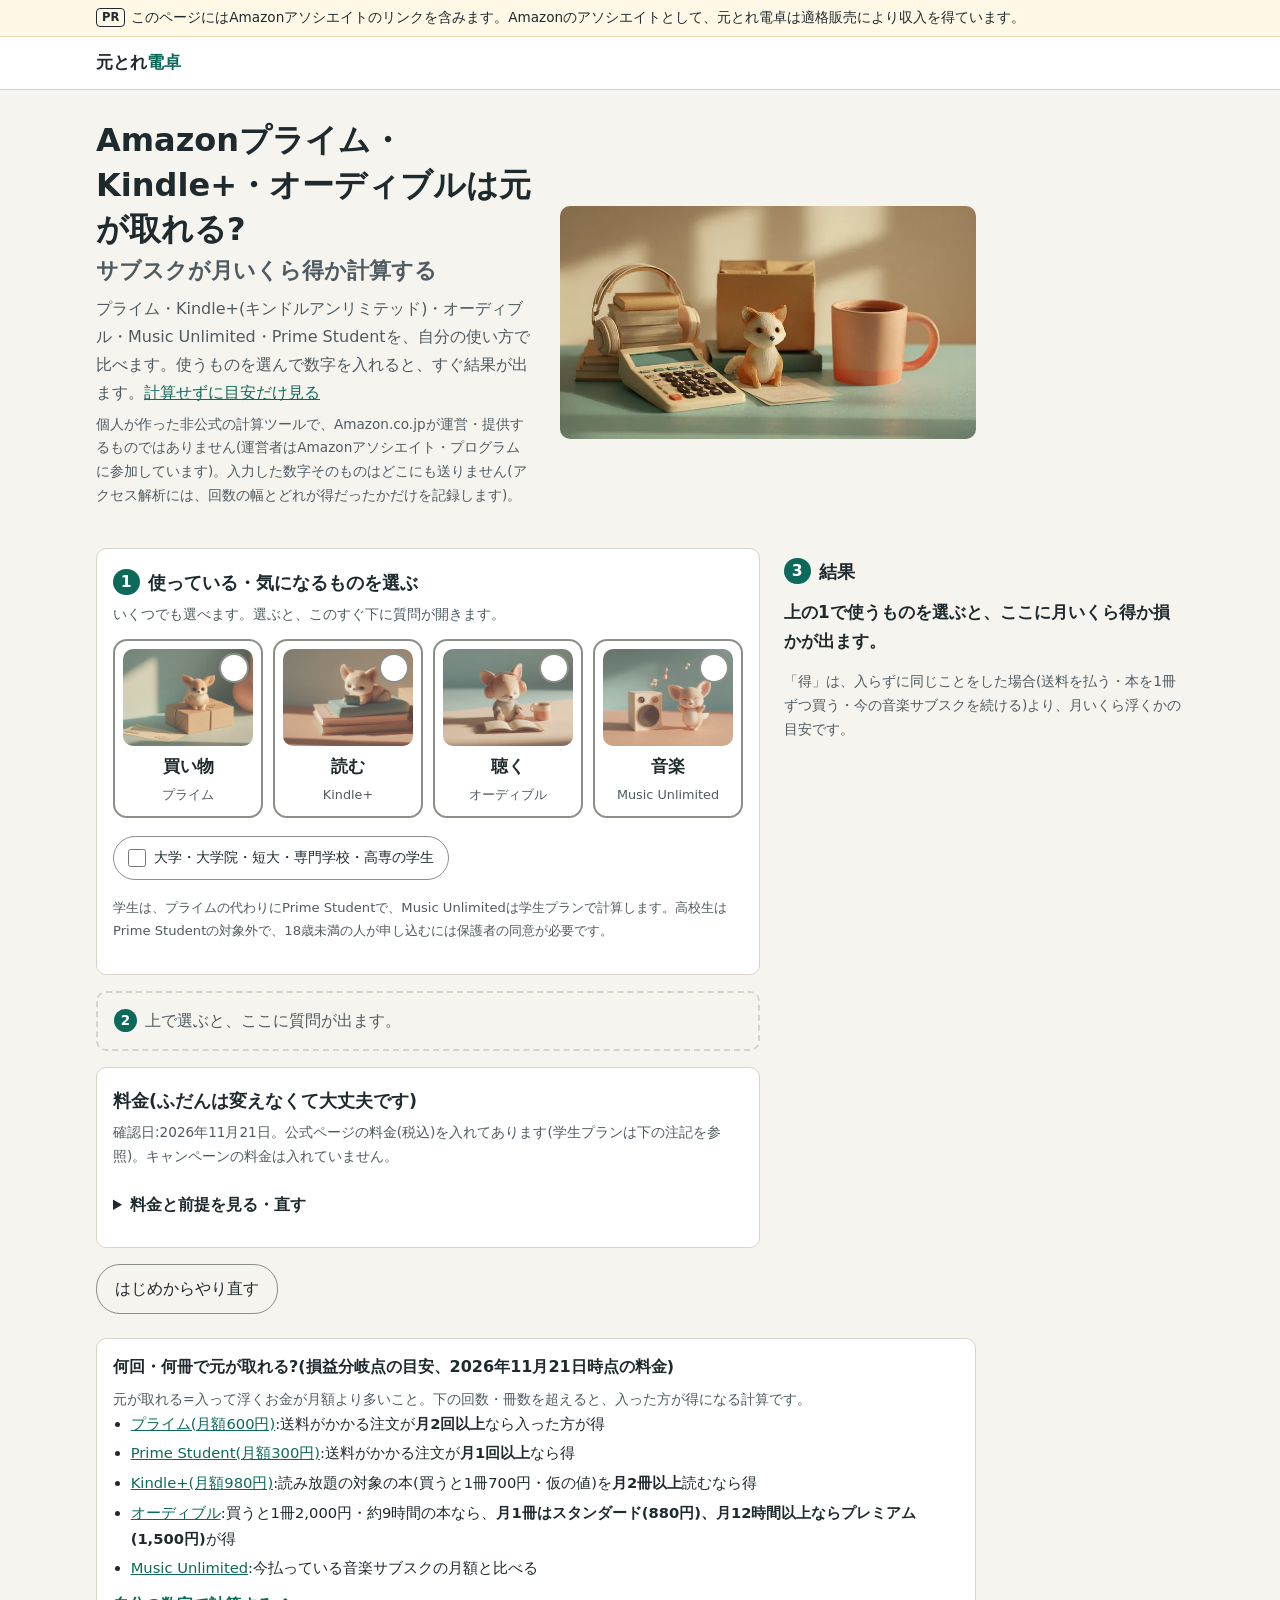
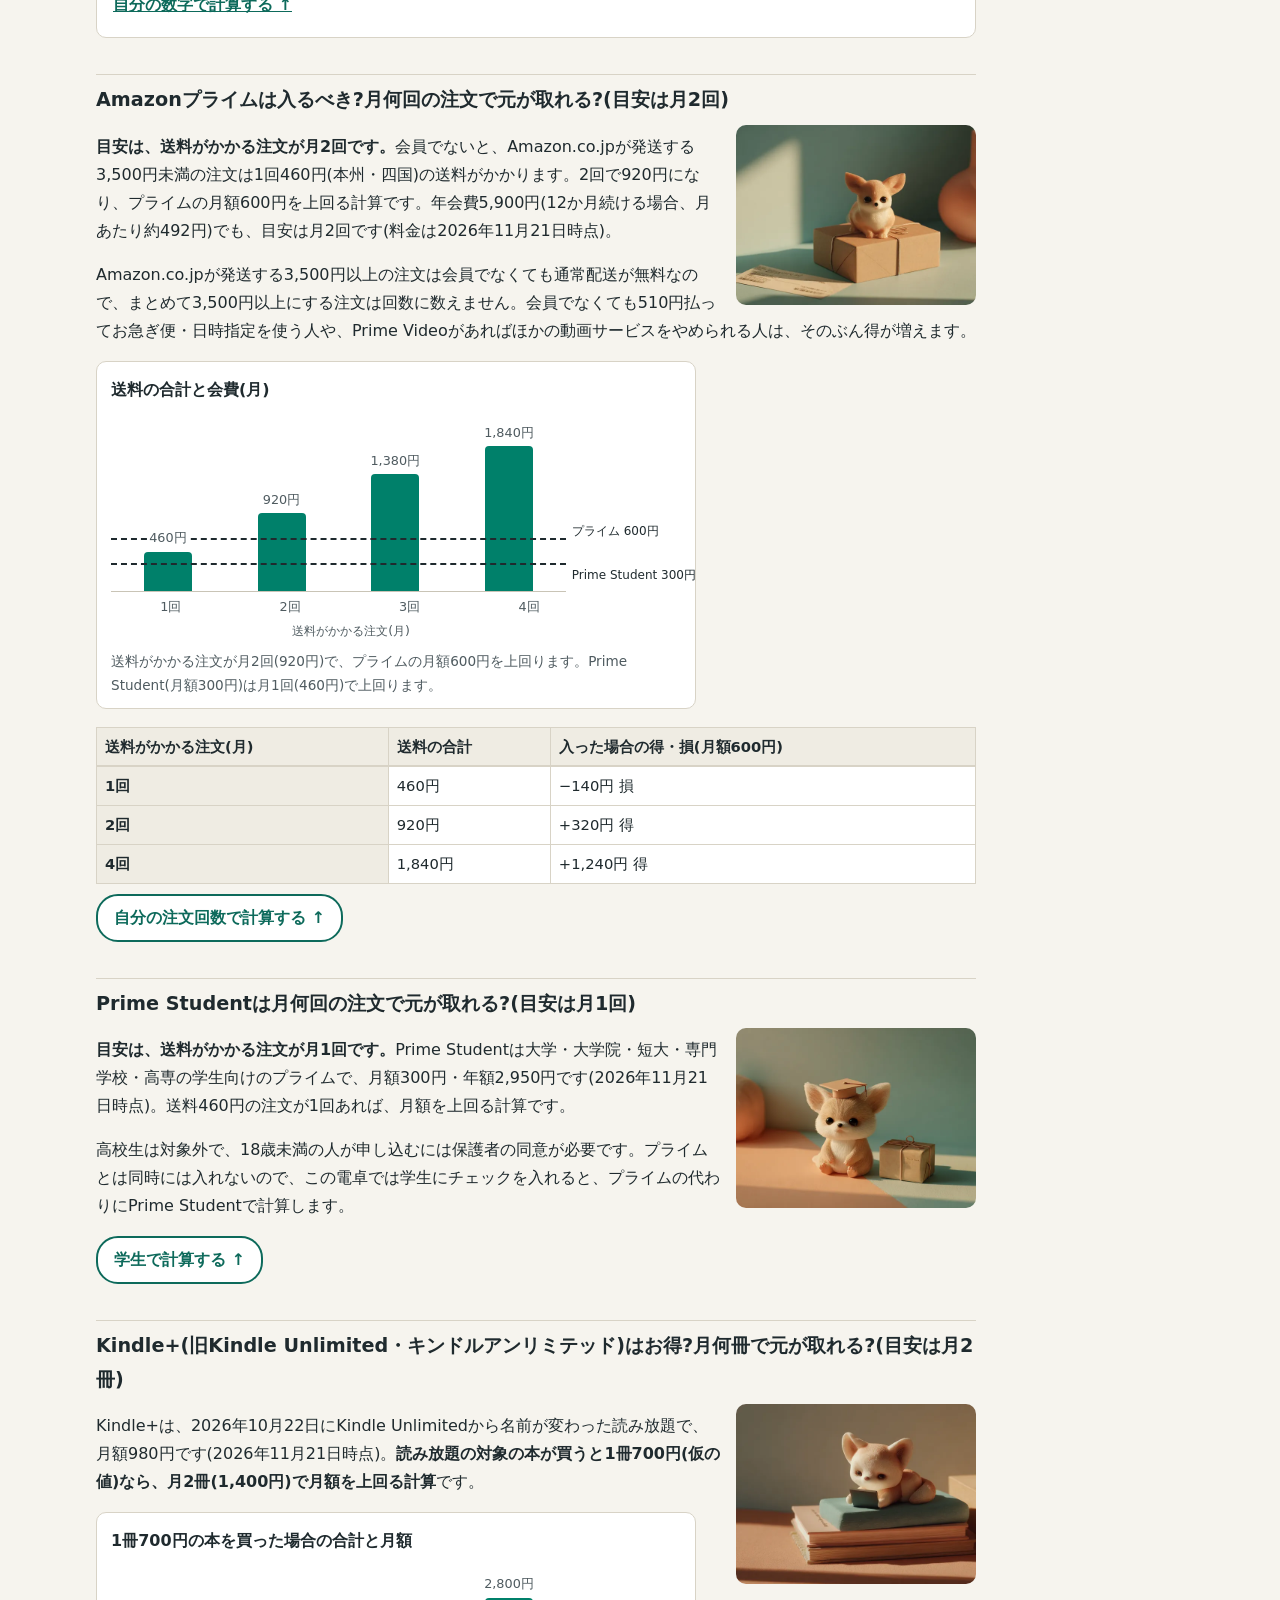
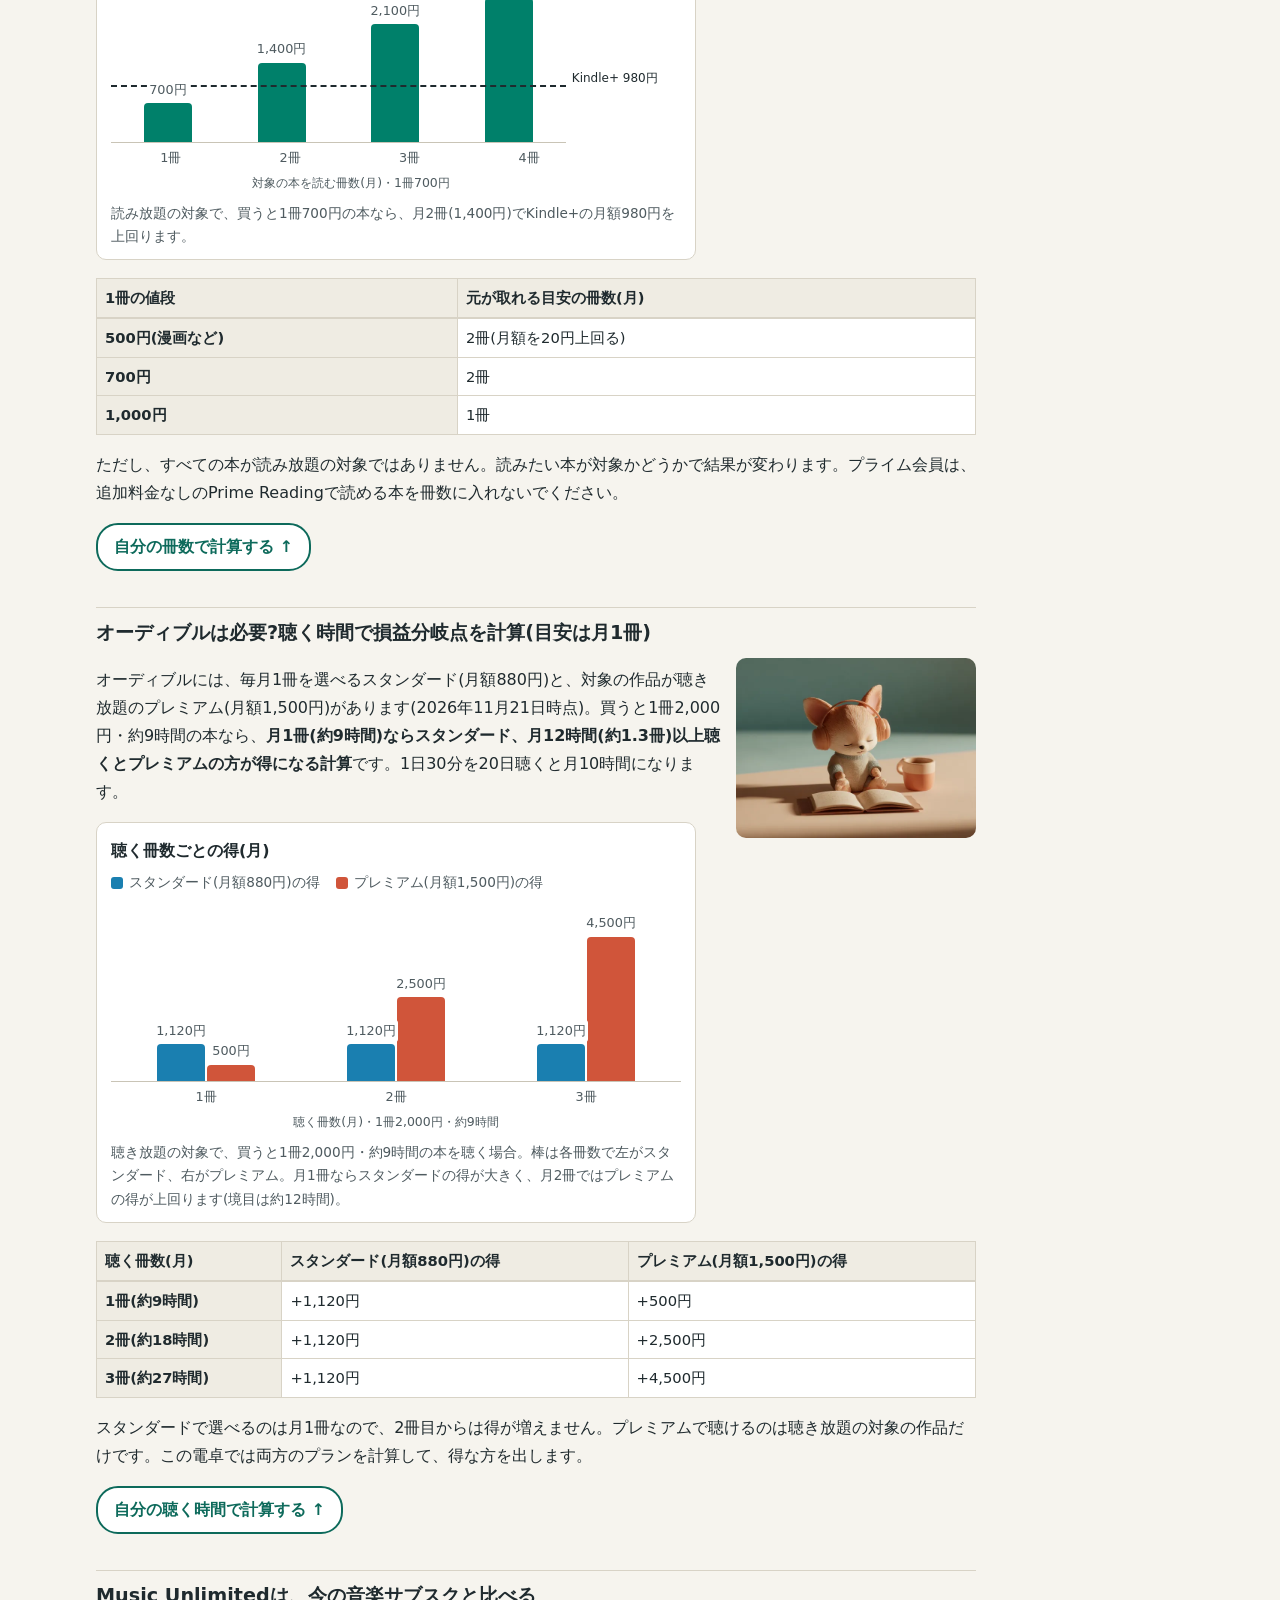
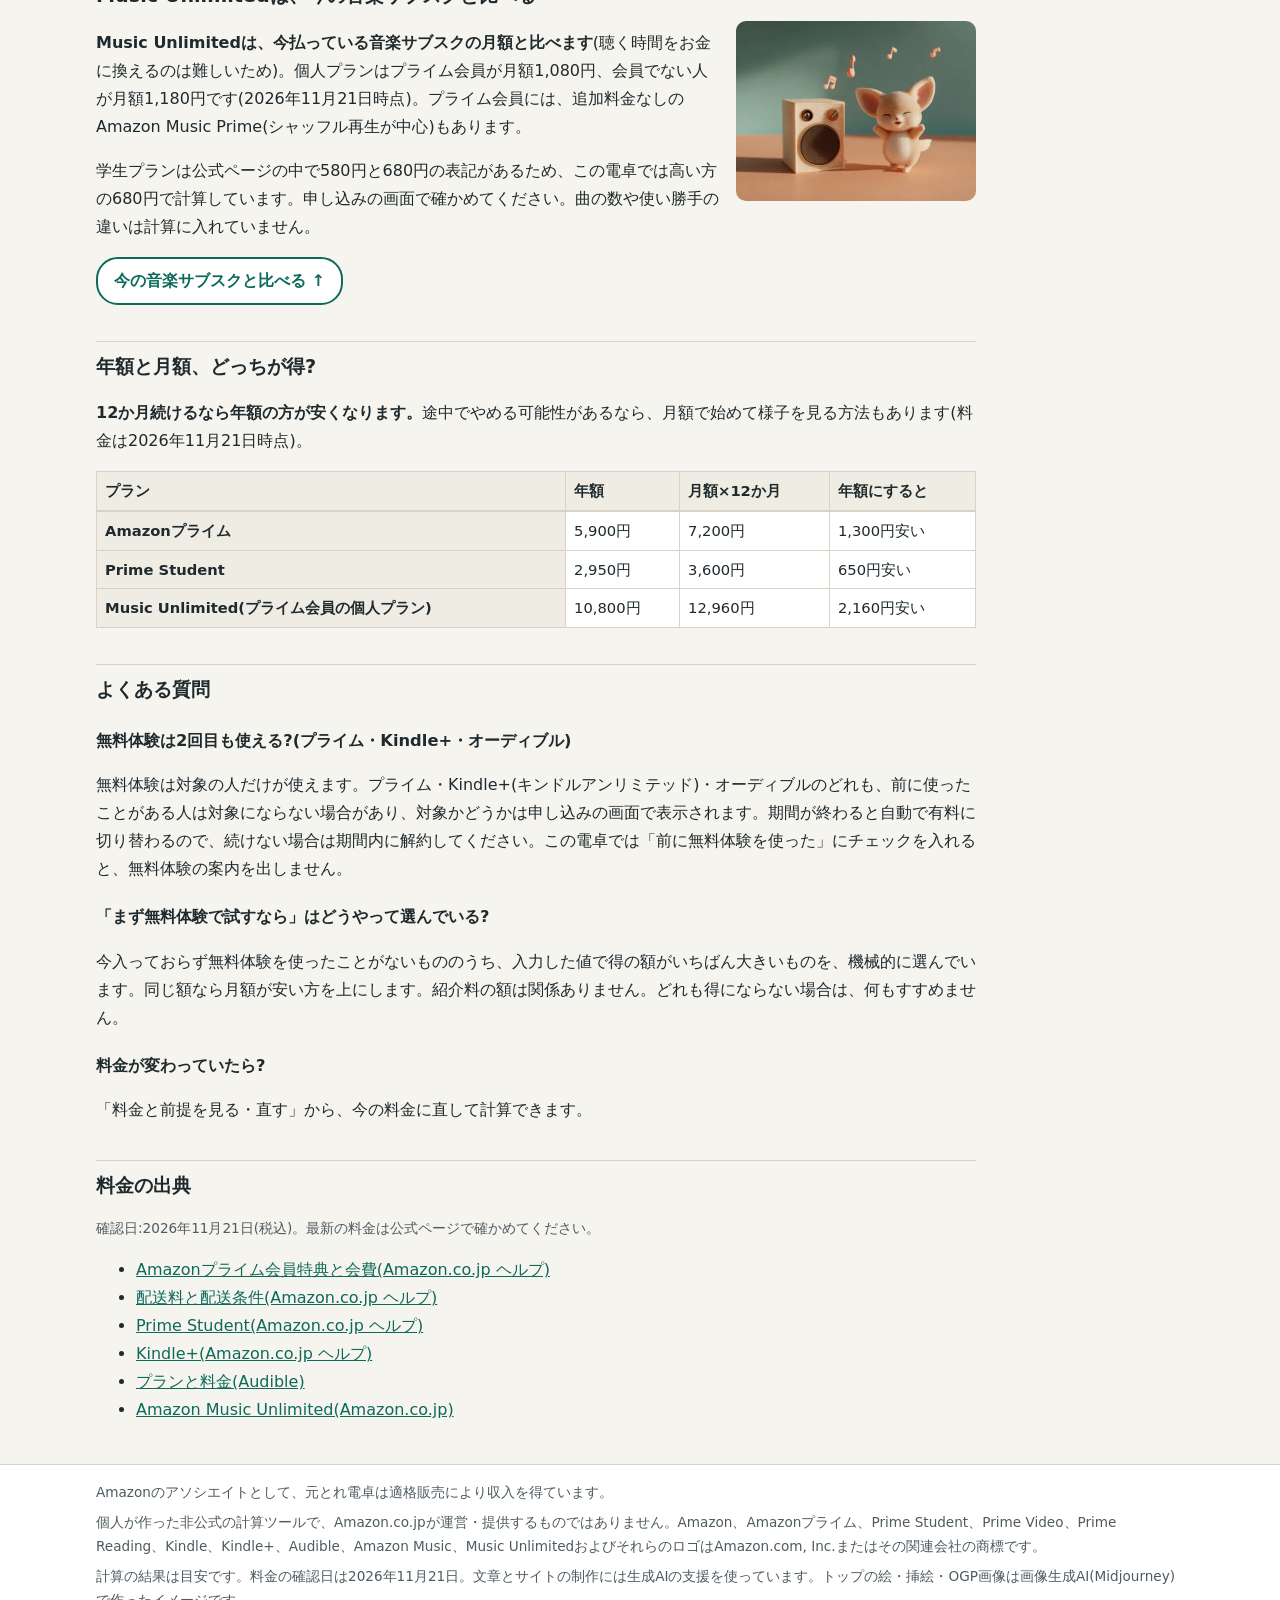
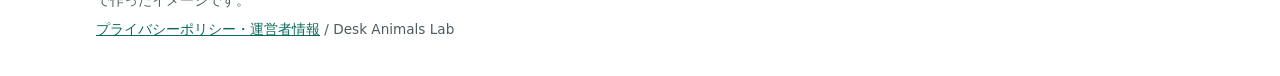
==== commit cd957085: "校閲の反映と、集客・導線・SEOの対策(本文から計算へ戻るボタン、?use=の入口、年額と月額の節など) Co-Authored-By: Claude Opus 5.5 <noreply@anthro" ====
--- a/index.html
+++ b/index.html
@@ -23,7 +23,7 @@
 <script defer src="analytics.js"></script>
 <script defer src="app.js"></script>
 <script defer src="charts.js"></script>
-<script type="application/ld+json">{"@context":"https://schema.org","@graph":[{"@type":"WebApplication","name":"元とれ電卓","url":"https://deskanimals114510-ai.github.io/mototore-dentaku/","applicationCategory":"FinanceApplication","operatingSystem":"Any","inLanguage":"ja","isAccessibleForFree":true,"offers":{"@type":"Offer","price":"0","priceCurrency":"JPY"},"description":"注文回数・読む冊数・聴く時間を入れると、Amazonの5つのサブスクが月いくら得か損かを計算する非公式ツール。","image":"https://deskanimals114510-ai.github.io/mototore-dentaku/og-image.jpg","datePublished":"2026-11-21","dateModified":"2026-11-21","publisher":{"@type":"Person","name":"Desk Animals Lab"}},{"@type":"FAQPage","mainEntity":[{"@type":"Question","name":"Amazonプライムは入るべき?月何回の注文で元が取れる?","acceptedAnswer":{"@type":"Answer","text":"会員でない人は、Amazon.co.jpが発送する3,500円未満の注文に送料460円(本州・四国)がかかります。月額600円なら、まとめて3,500円以上にできない注文が月2回(送料920円)あれば、送料だけで会費を上回る計算です。料金は2026年11月21日時点です。"}},{"@type":"Question","name":"Kindle+(キンドルアンリミテッド)はお得?月何冊で元が取れる?","acceptedAnswer":{"@type":"Answer","text":"月額980円です。読み放題の対象の本を、買うと1冊700円なら月2冊(1,400円)で月額を上回る計算です。読みたい本が対象かどうかで変わります。料金は2026年11月21日時点です。"}},{"@type":"Question","name":"オーディブルは必要?聴く時間で損益分岐点を計算すると?","acceptedAnswer":{"@type":"Answer","text":"毎月1冊を選べるスタンダードは月額880円、聴き放題のプレミアムは月額1,500円です。買うと1冊2,000円・約9時間の本なら、月1冊ならスタンダード、月2冊(約18時間)以上ならプレミアムの方が得になる計算です。料金は2026年11月21日時点です。"}},{"@type":"Question","name":"無料体験は2回目も使える?","acceptedAnswer":{"@type":"Answer","text":"無料体験は対象の人だけが使えます。前に使ったことがある人は対象にならない場合があり、対象かどうかは申し込みの画面で表示されます。期間が終わると自動で有料に切り替わるので、続けない場合は期間内に解約してください。"}}]}]}</script>
+<script type="application/ld+json">{"@context":"https://schema.org","@graph":[{"@type":"WebApplication","name":"元とれ電卓","url":"https://deskanimals114510-ai.github.io/mototore-dentaku/","applicationCategory":"FinanceApplication","operatingSystem":"Any","inLanguage":"ja","isAccessibleForFree":true,"offers":{"@type":"Offer","price":"0","priceCurrency":"JPY"},"description":"注文回数・読む冊数・聴く時間を入れると、Amazonの5つのサブスクが月いくら得か損かを計算する非公式ツール。","image":"https://deskanimals114510-ai.github.io/mototore-dentaku/og-image.jpg","datePublished":"2026-11-21","dateModified":"2026-11-21","publisher":{"@type":"Organization","name":"Desk Animals Lab"}},{"@type":"FAQPage","mainEntity":[{"@type":"Question","name":"Amazonプライムは入るべき?月何回の注文で元が取れる?","acceptedAnswer":{"@type":"Answer","text":"会員でない人は、Amazon.co.jpが発送する3,500円未満の注文に送料460円(本州・四国)がかかります。月額600円なら、送料がかかる注文が月2回(送料920円)あれば、送料だけで会費を上回る計算です。3,500円以上にまとめられる注文は数えません。料金は2026年11月21日時点です。"}},{"@type":"Question","name":"Kindle+(キンドルアンリミテッド)はお得?月何冊で元が取れる?","acceptedAnswer":{"@type":"Answer","text":"月額980円です。読み放題の対象の本が買うと1冊700円なら、月2冊(1,400円)で月額を上回る計算です。読みたい本が対象かどうかで変わります。料金は2026年11月21日時点です。"}},{"@type":"Question","name":"オーディブルは必要?聴く時間で損益分岐点を計算すると?","acceptedAnswer":{"@type":"Answer","text":"毎月1冊を選べるスタンダードは月額880円、聴き放題のプレミアムは月額1,500円です。買うと1冊2,000円・約9時間の本なら、月1冊ならスタンダード、月12時間(約1.3冊)以上聴くとプレミアムの方が得になる計算です。料金は2026年11月21日時点です。"}},{"@type":"Question","name":"無料体験は2回目も使える?(プライム・Kindle+・オーディブル)","acceptedAnswer":{"@type":"Answer","text":"無料体験は対象の人だけが使えます。プライム・Kindle+(キンドルアンリミテッド)・オーディブルのどれも、前に使ったことがある人は対象にならない場合があり、対象かどうかは申し込みの画面で表示されます。期間が終わると自動で有料に切り替わるので、続けない場合は期間内に解約してください。"}}]}]}</script>
 </head>
 <body>
 <a class="skip-link" href="#main">本文へ移動</a>
@@ -41,9 +41,9 @@
 <div class="wrap">
   <div class="intro">
   <div class="intro-text">
-  <h1>Amazonのサブスク、<br>月いくら得か計算する</h1>
+  <h1>Amazonプライム・Kindle+・オーディブルは元が取れる?<br><span class="h1-sub">サブスクが月いくら得か計算する</span></h1>
   <p class="lead">プライム・Kindle+(キンドルアンリミテッド)・オーディブル・Music Unlimited・Prime Studentを、自分の使い方で比べます。使うものを選んで数字を入れると、すぐ結果が出ます。<a href="#qa-h">計算せずに目安だけ見る</a></p>
-  <p class="unofficial">個人が作った非公式の試算ツールで、Amazon.co.jpとは関係ありません。入力した数字そのものはどこにも送りません(アクセス解析には、おおまかな区分だけを記録します)。</p>
+  <p class="unofficial">個人が作った非公式の計算ツールで、Amazon.co.jpが運営・提供するものではありません(運営者はAmazonアソシエイト・プログラムに参加しています)。入力した数字そのものはどこにも送りません(アクセス解析には、回数の幅とどれが得だったかだけを記録します)。</p>
 
   </div>
   <figure class="hero-art">
@@ -64,7 +64,7 @@
         <label class="tile"><input type="checkbox" id="use-music" aria-label="音楽(Music Unlimited)" aria-describedby="pick-hint" data-sec="sec-music"><img src="img/music.webp" width="640" height="480" alt=""><span class="tile-name">音楽</span><span class="tile-sub">Music Unlimited</span></label>
       </div>
       <label class="chip"><input type="checkbox" id="is-student" aria-describedby="is-student-note"><span>大学・大学院・短大・専門学校・高専の学生</span></label>
-      <p class="note" id="is-student-note">学生は、プライムの代わりにPrime Student、Music Unlimitedは学生プランで計算します。高校生はPrime Studentの対象外です。</p>
+      <p class="note" id="is-student-note">学生は、プライムの代わりにPrime Studentで、Music Unlimitedは学生プランで計算します。高校生はPrime Studentの対象外で、18歳未満の人が申し込むには保護者の同意が必要です。</p>
     </section>
 
     <p class="step-guide" id="step-guide"><span class="step-no" aria-hidden="true">2</span><span id="step-guide-text">上で選ぶと、ここに質問が出ます。</span></p>
@@ -72,41 +72,42 @@
     <section class="panel q-panel" id="sec-shop" aria-labelledby="q-shop" hidden>
       <h2 id="q-shop"><img src="img/prime.webp" width="640" height="480" alt="" class="q-icon"><span>買い物(<span data-student="not">プライム</span><span data-student="only" hidden>Prime Student</span>)</span></h2>
       <div class="field">
-        <label for="small-orders">まとめて3,500円以上にできない注文は、月に何回?</label>
-        <span class="note" id="small-orders-note">会員でないと、1回460円(本州・四国)の送料がかかる注文です。3,500円以上の注文は会員でなくても送料無料です</span>
+        <label for="small-orders" data-name="送料がかかる注文の回数">送料がかかる注文(1回3,500円未満)は、月に何回?</label>
+        <span class="note" id="small-orders-note">Amazon.co.jpが発送する3,500円未満の注文は、会員でないと1回460円(本州・四国)の送料がかかります。ほかの物と合わせて3,500円以上にできる注文や、会員になってから増える注文は数えません。</span>
         <div class="stepper"><button type="button" class="step" data-target="small-orders" data-step="-1" aria-label="注文の回数を1減らす">−</button><input type="number" id="small-orders" inputmode="numeric" min="0" step="1" value="0" aria-describedby="small-orders-note"><button type="button" class="step" data-target="small-orders" data-step="1" aria-label="注文の回数を1増やす">+</button><span class="unit">回</span></div>
       </div>
       <details class="more">
         <summary>お急ぎ便・Prime Videoも入れる(任意)</summary>
         <div class="field">
-          <label for="rush-orders">3,500円以上の注文で、お急ぎ便・日時指定を使いたい回数は?</label>
-          <span class="note" id="rush-orders-note">会員でないと1回510円かかります</span>
+          <label for="rush-orders" data-name="お急ぎ便の回数">3,500円以上の注文で、会員でなくても510円払ってお急ぎ便・日時指定を使う回数は?</label>
+          <span class="note" id="rush-orders-note">3,500円未満の急ぎの注文は、上の回数に数えてください。</span>
           <div class="stepper"><button type="button" class="step" data-target="rush-orders" data-step="-1" aria-label="お急ぎ便の回数を1減らす">−</button><input type="number" id="rush-orders" inputmode="numeric" min="0" step="1" value="0" aria-describedby="rush-orders-note"><button type="button" class="step" data-target="rush-orders" data-step="1" aria-label="お急ぎ便の回数を1増やす">+</button><span class="unit">回</span></div>
         </div>
         <div class="field">
-          <label for="video-value">Prime Videoなどの見放題に、月いくらの価値がある?</label>
-          <span class="note" id="video-value-note">見ないなら0円。ほかの動画サービスの代わりにするなら、その月額くらい</span>
+          <label for="video-value" data-name="やめられる動画サービスの月額">Prime Videoがあればやめられる、ほかの動画サービスの月額は?</label>
+          <span class="note" id="video-value-note">やめられるものがなければ0円。Prime Videoは広告が入る場合があります。</span>
           <div class="input-row"><input type="number" id="video-value" inputmode="numeric" min="0" step="10" value="0" aria-describedby="video-value-note"><span class="unit">円</span></div>
         </div>
       </details>
+      <p class="note status-note">今入っている・前に無料体験を使った場合は、計算はそのままで、無料体験の案内だけ出しません。</p>
       <div class="status-chips" role="group" aria-label="プライムの今の状態">
         <label class="chip"><input type="checkbox" id="have-prime"><span>プライムに今入っている</span></label>
-        <label class="chip" data-student="not"><input type="checkbox" id="tried-prime"><span>前にプライムの無料体験を使った</span></label>
+        <label class="chip" data-student="not"><input type="checkbox" id="tried-prime"><span>前に無料体験を使った</span></label>
         <label class="chip" data-student="only" hidden><input type="checkbox" id="have-student"><span>Prime Studentに今入っている</span></label>
-        <label class="chip" data-student="only" hidden><input type="checkbox" id="tried-student"><span>前にPrime Studentの無料体験を使った</span></label>
+        <label class="chip" data-student="only" hidden><input type="checkbox" id="tried-student"><span>前に無料体験を使った(Prime Student)</span></label>
       </div>
     </section>
 
     <section class="panel q-panel" id="sec-read" aria-labelledby="q-read" hidden>
       <h2 id="q-read"><img src="img/kindle.webp" width="640" height="480" alt="" class="q-icon">読む(Kindle+)</h2>
       <div class="field">
-        <label for="ku-books">読み放題の対象の本を、月に何冊読む?</label>
-        <span class="note" id="ku-books-note">入らなければ実際に買う本だけを数えてください</span>
+        <label for="ku-books" data-name="Kindle+の冊数">Kindle+がなければお金を出して買う本(読み放題の対象)は、月に何冊?</label>
+        <span class="note" id="ku-books-note">なくても買わない本や、プライム会員がPrime Readingで読める本は数えないでください。</span>
         <div class="stepper"><button type="button" class="step" data-target="ku-books" data-step="-1" aria-label="冊数を1減らす">−</button><input type="number" id="ku-books" inputmode="numeric" min="0" step="1" value="0" aria-describedby="ku-books-note"><button type="button" class="step" data-target="ku-books" data-step="1" aria-label="冊数を1増やす">+</button><span class="unit">冊</span></div>
       </div>
       <div class="field">
-        <label for="ku-price">買うと1冊いくら?</label>
-        <span class="note" id="ku-price-note">仮に700円。漫画なら500円くらい、小説・ビジネス書ならもっと高め</span>
+        <label for="ku-price" data-name="1冊の値段">買うと1冊いくら?</label>
+        <span class="note" id="ku-price-note">最初は700円にしてあります。読みたい本のKindle版の値段に変えてください(漫画は500円前後が多い)。</span>
         <div class="input-row"><input type="number" id="ku-price" inputmode="numeric" min="0" step="10" value="700" aria-describedby="ku-price-note"><span class="unit">円</span></div>
       </div>
       <div class="status-chips" role="group" aria-label="Kindle+の今の状態">
@@ -118,20 +119,20 @@
     <section class="panel q-panel" id="sec-listen" aria-labelledby="q-listen" hidden>
       <h2 id="q-listen"><img src="img/audible.webp" width="640" height="480" alt="" class="q-icon">聴く(オーディブル)</h2>
       <div class="field">
-        <label for="aud-hours">通勤・家事などで本を聴く時間は、月に何時間?</label>
-        <span class="note" id="aud-hours-note">1日30分×20日=10時間。1冊はおよそ9時間です</span>
-        <div class="stepper"><button type="button" class="step" data-target="aud-hours" data-step="-5" aria-label="時間を5減らす">−5</button><input type="number" id="aud-hours" inputmode="numeric" min="0" step="1" value="0" aria-describedby="aud-hours-note"><button type="button" class="step" data-target="aud-hours" data-step="5" aria-label="時間を5増やす">+5</button><span class="unit">時間</span></div>
+        <label for="aud-hours" data-name="聴く時間">オーディブルがなければ買って聴く本を、月に何時間聴く?</label>
+        <span class="note" id="aud-hours-note">1日30分×20日=10時間。買ってまで聴かない本の時間は入れないでください。</span>
+        <div class="stepper"><button type="button" class="step" data-target="aud-hours" data-step="-5" aria-label="聴く時間を5時間減らす">−5</button><input type="number" id="aud-hours" inputmode="numeric" min="0" step="1" value="0" aria-describedby="aud-hours-note"><button type="button" class="step" data-target="aud-hours" data-step="5" aria-label="聴く時間を5時間増やす">+5</button><span class="unit">時間</span></div>
       </div>
       <details class="more">
         <summary>1冊の長さと値段を変える(任意)</summary>
         <div class="field">
-          <label for="aud-book-hours">1冊を何時間で聴き終える?</label>
-          <span class="note" id="aud-book-hours-note">仮に9時間。本によって数時間〜十数時間です</span>
+          <label for="aud-book-hours" data-name="1冊の時間">1冊を何時間で聴き終える?</label>
+          <span class="note" id="aud-book-hours-note">最初は9時間にしてあります。本によって数時間〜十数時間です。</span>
           <div class="input-row"><input type="number" id="aud-book-hours" inputmode="decimal" min="1" step="1" value="9" aria-describedby="aud-book-hours-note"><span class="unit">時間</span></div>
         </div>
         <div class="field">
-          <label for="aud-price">聴きたい本を1冊ずつ買うと、いくら?</label>
-          <span class="note" id="aud-price-note">仮に2,000円。聴きたい本の値段に変えてください</span>
+          <label for="aud-price" data-name="1冊の値段">聴きたい本を1冊ずつ買うと、いくら?</label>
+          <span class="note" id="aud-price-note">最初は2,000円にしてあります。聴きたい本の値段に変えてください。</span>
           <div class="input-row"><input type="number" id="aud-price" inputmode="numeric" min="0" step="10" value="2000" aria-describedby="aud-price-note"><span class="unit">円</span></div>
         </div>
       </details>
@@ -144,21 +145,20 @@
     <section class="panel q-panel" id="sec-music" aria-labelledby="q-music" hidden>
       <h2 id="q-music"><img src="img/music.webp" width="640" height="480" alt="" class="q-icon">音楽(Music Unlimited)</h2>
       <div class="field">
-        <label for="music-now">今お金を払っている音楽サブスクは、月いくら?</label>
-        <span class="note" id="music-now-note">それをMusic Unlimitedに入れ替える前提で比べます。払っていなければ0円</span>
+        <label for="music-now" data-name="今の音楽サブスクの月額">今お金を払っている音楽サブスクは、月いくら?</label>
+        <span class="note" id="music-now-note">それをMusic Unlimitedに入れ替える前提で比べます。曲の数や使い勝手の違いは計算に入れていません。</span>
         <div class="input-row"><input type="number" id="music-now" inputmode="numeric" min="0" step="10" value="0" aria-describedby="music-now-note"><span class="unit">円</span></div>
-        <div class="quick" role="group" aria-label="音楽サブスクによくある月額"><button type="button" data-target="music-now" data-set="980">980円</button><button type="button" data-target="music-now" data-set="1080">1,080円</button><button type="button" data-target="music-now" data-set="1180">1,180円</button></div>
       </div>
       <div class="status-chips" role="group" aria-label="Music Unlimitedの今の状態">
         <label class="chip"><input type="checkbox" id="have-music"><span>Music Unlimitedに今入っている</span></label>
-        <label class="chip"><input type="checkbox" id="music-prime"><span>プライム(Prime Student)会員</span></label>
+        <label class="chip"><input type="checkbox" id="music-prime"><span>プライムかPrime Studentに今入っている(Music Unlimitedが会員の料金になります)</span></label>
         <label class="chip"><input type="checkbox" id="tried-music"><span>前に無料体験を使った</span></label>
       </div>
     </section>
 
     <section class="panel" aria-labelledby="q-fee">
-      <h2 id="q-fee">料金(ふだんは触らなくてOK)</h2>
-      <p class="hint asof">確認日:2026年11月21日。公式ページの料金(税込)を入れてあります。キャンペーンの料金は入れていません。</p>
+      <h2 id="q-fee">料金(ふだんは変えなくて大丈夫です)</h2>
+      <p class="hint asof">確認日:2026年11月21日。公式ページの料金(税込)を入れてあります(学生プランは下の注記を参照)。キャンペーンの料金は入れていません。</p>
       <details class="more">
         <summary>料金と前提を見る・直す</summary>
         <div class="fee-grid">
@@ -170,7 +170,7 @@
           <div class="field"><label for="fee-aud-p">オーディブル プレミアム(聴き放題) 月額</label><div class="input-row"><input type="number" id="fee-aud-p" inputmode="numeric" min="0" value="1500"><span class="unit">円</span></div></div>
           <div class="field" data-student="not"><label for="fee-music-member">Music Unlimited 個人(プライム会員) 月額</label><div class="input-row"><input type="number" id="fee-music-member" inputmode="numeric" min="0" value="1080"><span class="unit">円</span></div></div>
           <div class="field" data-student="not"><label for="fee-music-non">Music Unlimited 個人(会員でない) 月額</label><div class="input-row"><input type="number" id="fee-music-non" inputmode="numeric" min="0" value="1180"><span class="unit">円</span></div></div>
-          <div class="field" data-student="only" hidden><label for="fee-music-student">Music Unlimited 学生プラン 月額</label><span class="note" id="fee-music-student-note">公式ページの中で580円と680円の表記があります。申し込みの画面で確かめてください</span><div class="input-row"><input type="number" id="fee-music-student" inputmode="numeric" min="0" value="580" aria-describedby="fee-music-student-note"><span class="unit">円</span></div></div>
+          <div class="field" data-student="only" hidden><label for="fee-music-student">Music Unlimited 学生プラン 月額</label><span class="note" id="fee-music-student-note">公式ページの中で580円と680円の表記があるため、高い方で計算しています。申し込みの画面で確かめてください</span><div class="input-row"><input type="number" id="fee-music-student" inputmode="numeric" min="0" value="680" aria-describedby="fee-music-student-note"><span class="unit">円</span></div></div>
           <div class="field"><label for="ship-fee">会員でない時の送料(3,500円未満)</label><span class="note" id="ship-fee-note">北海道・九州・沖縄・離島は500円</span><div class="input-row"><input type="number" id="ship-fee" inputmode="numeric" min="0" value="460" aria-describedby="ship-fee-note"><span class="unit">円</span></div></div>
           <div class="field"><label for="rush-extra">会員でない時のお急ぎ便(3,500円以上の注文)</label><span class="note" id="rush-extra-note">北海道・九州・沖縄は550円</span><div class="input-row"><input type="number" id="rush-extra" inputmode="numeric" min="0" value="510" aria-describedby="rush-extra-note"><span class="unit">円</span></div></div>
         </div>
@@ -183,13 +183,14 @@
     </div>
   </form>
 
-  <section id="result" aria-labelledby="result-h">
-    <h2 id="result-h"><span class="step-no" aria-hidden="true">3</span>結果(入力するとすぐ変わります)</h2>
+  <section id="result" aria-labelledby="result-h" tabindex="0">
+    <h2 id="result-h"><span class="step-no" aria-hidden="true">3</span>結果</h2>
     <p id="summary" tabindex="-1"></p>
-    <p class="small">入力した値での目安です。</p>
+    <p class="small">「得」は、入らずに同じことをした場合(送料を払う・本を1冊ずつ買う・今の音楽サブスクを続ける)より、月いくら浮くかの目安です。</p>
     <p id="adjusted" class="small" hidden></p>
     <div id="top-pick" class="panel" hidden></div>
     <div id="result-chart" aria-hidden="true" hidden></div>
+    <p class="also-calc" id="also-calc" hidden>同じように計算できます: <button type="button" class="btn-back" data-use="use-read">読む(Kindle+)</button> <button type="button" class="btn-back" data-use="use-listen">聴く(オーディブル)</button></p>
     <p class="to-detail" id="to-detail" hidden><a href="#detail-h">サービスごとの内訳を見る ↓</a></p>
     <noscript><p>計算にはJavaScriptが必要です。下の「損益分岐点の目安」と表で目安を確かめられます。</p></noscript>
   </section>
@@ -201,47 +202,53 @@
     <ul id="cards"></ul>
     <ul class="premise">
       <li>結果は、入力した値と上の料金をもとにした目安で、得を約束するものではありません。</li>
-      <li>「得」は、サブスクに入らずに同じことをした場合(送料を払う・本を1冊ずつ買う・今の音楽サブスクを続ける)と比べた差です。入らない時に実際には買わない本は、数えない方が正確です。</li>
+      <li>入らなければ買わない本・聴かない本を数えると、得が実際より大きく出ます。読み放題・聴き放題の本はやめると読めなく・聴けなくなりますが、この計算では買った場合と同じ値段で数えています。</li>
+      <li>Prime Video・Amazon Music Prime・Prime Readingなど、入力していない特典の価値は計算に入っていません。</li>
       <li>無料体験は対象の人だけが使えます(前に使った人は対象外の場合があります)。期間や条件は申し込みの画面で確かめてください。期間が終わると自動で有料に切り替わるので、続けない場合は期間内に解約してください。</li>
-      <li>Music Unlimitedは、プライム(Prime Student)に今入っている場合は会員の料金で計算しています。</li>
+      <li>Music Unlimitedは、プライムかPrime Studentに今入っている場合は会員の料金で計算しています。</li>
     </ul>
   </section>
 
   <div class="sticky-result" id="sticky-result" hidden><a href="#result" id="sticky-link"><span id="sticky-text"></span><span class="sticky-go">結果へ ↓</span></a></div>
 
   <section class="quick-answers" aria-labelledby="qa-h">
-    <h2 id="qa-h">損益分岐点の目安(2026年11月21日時点の料金)</h2>
+    <h2 id="qa-h">何回・何冊で元が取れる?(損益分岐点の目安、2026年11月21日時点の料金)</h2>
+    <p class="small">元が取れる=入って浮くお金が月額より多いこと。下の回数・冊数を超えると、入った方が得になる計算です。</p>
     <ul>
-      <li><a href="#prime">プライム(月額600円)</a>:3,500円未満の注文が<b>月2回</b>で送料が会費を上回る</li>
-      <li><a href="#student">Prime Student(月額300円)</a>:3,500円未満の注文が<b>月1回</b>で上回る</li>
-      <li><a href="#kindle">Kindle+(月額980円)</a>:1冊700円の対象の本を<b>月2冊</b>で上回る</li>
-      <li><a href="#audible">オーディブル</a>:1冊2,000円の本を<b>月1冊ならスタンダード(880円)、月2冊以上ならプレミアム(1,500円)</b></li>
+      <li><a href="#prime">プライム(月額600円)</a>:送料がかかる注文が<b>月2回以上</b>なら入った方が得</li>
+      <li><a href="#student">Prime Student(月額300円)</a>:送料がかかる注文が<b>月1回以上</b>なら得</li>
+      <li><a href="#kindle">Kindle+(月額980円)</a>:読み放題の対象の本(買うと1冊700円・仮の値)を<b>月2冊以上</b>読むなら得</li>
+      <li><a href="#audible">オーディブル</a>:買うと1冊2,000円・約9時間の本なら、<b>月1冊はスタンダード(880円)、月12時間以上ならプレミアム(1,500円)</b>が得</li>
       <li><a href="#music">Music Unlimited</a>:今払っている音楽サブスクの月額と比べる</li>
     </ul>
+    <p class="calc-back"><a href="#q-pick">自分の数字で計算する ↑</a></p>
   </section>
 
   <div class="content">
-    <h2 id="prime">Amazonプライムは入るべき?月何回の注文で元が取れる</h2>
+    <h2 id="prime">Amazonプライムは入るべき?月何回の注文で元が取れる?(目安は月2回)</h2>
     <figure class="spot"><img src="img/prime.webp" width="640" height="480" alt="" loading="lazy" decoding="async"></figure>
-    <p>会員でない人は、Amazon.co.jpが発送する3,500円未満の注文に、本州・四国で1回460円の送料がかかります(2026年11月21日時点)。プライムの月額は600円なので、<strong>まとめて3,500円以上にできない注文が月2回(送料920円)あれば、送料だけで会費を上回る計算</strong>です。年会費5,900円なら月あたり約492円で、同じく月2回が目安です。</p>
-    <p>3,500円以上の注文は会員でなくても通常配送が無料なので、まとめ買いが多い人は回数に数えません。お急ぎ便・日時指定(会員でないと1回510円)をよく使う人や、Prime Videoを見る人は、そのぶん得が増えます。</p>
+    <p><strong>目安は、送料がかかる注文が月2回です。</strong>会員でないと、Amazon.co.jpが発送する3,500円未満の注文は1回460円(本州・四国)の送料がかかります。2回で920円になり、プライムの月額600円を上回る計算です。年会費5,900円(12か月続ける場合、月あたり約492円)でも、目安は月2回です(料金は2026年11月21日時点)。</p>
+    <p>Amazon.co.jpが発送する3,500円以上の注文は会員でなくても通常配送が無料なので、まとめて3,500円以上にする注文は回数に数えません。会員でなくても510円払ってお急ぎ便・日時指定を使う人や、Prime Videoがあればほかの動画サービスをやめられる人は、そのぶん得が増えます。</p>
     <figure class="chart" data-chart="prime">
       <p class="chart-title">送料の合計と会費(月)</p>
       <figcaption>送料がかかる注文が月2回(920円)で、プライムの月額600円を上回ります。Prime Student(月額300円)は月1回(460円)で上回ります。</figcaption>
     </figure>
     <div class="table-scroll" tabindex="0" role="region" aria-label="プライムの損益分岐点の表"><table>
       <caption class="vh">プライムの損益分岐点</caption>
-      <thead><tr><th scope="col">送料がかかる注文(月)</th><th scope="col">送料の合計</th><th scope="col">月額600円との差</th></tr></thead>
+      <thead><tr><th scope="col">送料がかかる注文(月)</th><th scope="col">送料の合計</th><th scope="col">入った場合の得・損(月額600円)</th></tr></thead>
       <tbody><tr><th scope="row">1回</th><td>460円</td><td>−140円 損</td></tr><tr><th scope="row">2回</th><td>920円</td><td>+320円 得</td></tr><tr><th scope="row">4回</th><td>1,840円</td><td>+1,240円 得</td></tr></tbody>
     </table></div>
+    <p class="calc-back"><button type="button" class="btn-back" data-use="use-shop">自分の注文回数で計算する ↑</button></p>
 
     <h2 id="student">Prime Studentは月何回の注文で元が取れる?(目安は月1回)</h2>
     <figure class="spot"><img src="img/student.webp" width="640" height="480" alt="" loading="lazy" decoding="async"></figure>
-    <p>大学・大学院・短大・専門学校・高専の学生向けのプランで、月額300円・年額2,950円です(2026年11月21日時点)。<strong>まとめて3,500円以上にできない注文が月1回(送料460円)あれば、会費を上回る計算</strong>です。高校生は対象外で、18歳未満の人が申し込むには保護者の同意が要ります。プライムとは同時に入らないので、この計算機では学生にチェックを入れると、プライムの代わりにPrime Studentで計算します。</p>
-
-    <h2 id="kindle">Kindle+(キンドルアンリミテッド)はお得?月何冊で元が取れる</h2>
+    <p><strong>目安は、送料がかかる注文が月1回です。</strong>Prime Studentは大学・大学院・短大・専門学校・高専の学生向けのプライムで、月額300円・年額2,950円です(2026年11月21日時点)。送料460円の注文が1回あれば、月額を上回る計算です。</p>
+    <p>高校生は対象外で、18歳未満の人が申し込むには保護者の同意が必要です。プライムとは同時には入れないので、この電卓では学生にチェックを入れると、プライムの代わりにPrime Studentで計算します。</p>
+    <p class="calc-back"><button type="button" class="btn-back" data-use="use-shop" data-student="1">学生で計算する ↑</button></p>
+
+    <h2 id="kindle">Kindle+(旧Kindle Unlimited・キンドルアンリミテッド)はお得?月何冊で元が取れる?(目安は月2冊)</h2>
     <figure class="spot"><img src="img/kindle.webp" width="640" height="480" alt="" loading="lazy" decoding="async"></figure>
-    <p>Kindle+は、2026年10月22日にKindle Unlimitedから名前が変わった読み放題で、月額980円です(2026年11月21日時点)。<strong>買うと1冊700円の対象の本なら、月2冊(1,400円)で月額を上回る計算</strong>です。</p>
+    <p>Kindle+は、2026年10月22日にKindle Unlimitedから名前が変わった読み放題で、月額980円です(2026年11月21日時点)。<strong>読み放題の対象の本が買うと1冊700円(仮の値)なら、月2冊(1,400円)で月額を上回る計算</strong>です。</p>
     <figure class="chart" data-chart="kindle">
       <p class="chart-title">1冊700円の本を買った場合の合計と月額</p>
       <figcaption>読み放題の対象で、買うと1冊700円の本なら、月2冊(1,400円)でKindle+の月額980円を上回ります。</figcaption>
@@ -249,33 +256,45 @@
     <div class="table-scroll" tabindex="0" role="region" aria-label="Kindle+の損益分岐点の表"><table>
       <caption class="vh">Kindle+の損益分岐点</caption>
       <thead><tr><th scope="col">1冊の値段</th><th scope="col">元が取れる目安の冊数(月)</th></tr></thead>
-      <tbody><tr><th scope="row">500円(漫画など)</th><td>2冊</td></tr><tr><th scope="row">700円</th><td>2冊</td></tr><tr><th scope="row">1,000円</th><td>1冊</td></tr></tbody>
+      <tbody><tr><th scope="row">500円(漫画など)</th><td>2冊(月額を20円上回る)</td></tr><tr><th scope="row">700円</th><td>2冊</td></tr><tr><th scope="row">1,000円</th><td>1冊</td></tr></tbody>
     </table></div>
-    <p>ただし、すべての本が読み放題の対象ではありません。読みたい本が対象かどうかで結果が変わります。プライム会員なら、追加料金なしのPrime Readingで読める本もあるので、その本は数えなくて済みます。</p>
-
-    <h2 id="audible">オーディブルは必要?聴く時間で損益分岐点を計算</h2>
+    <p>ただし、すべての本が読み放題の対象ではありません。読みたい本が対象かどうかで結果が変わります。プライム会員は、追加料金なしのPrime Readingで読める本を冊数に入れないでください。</p>
+    <p class="calc-back"><button type="button" class="btn-back" data-use="use-read">自分の冊数で計算する ↑</button></p>
+
+    <h2 id="audible">オーディブルは必要?聴く時間で損益分岐点を計算(目安は月1冊)</h2>
     <figure class="spot"><img src="img/audible.webp" width="640" height="480" alt="" loading="lazy" decoding="async"></figure>
-    <p>オーディブルには、毎月1冊を選べるスタンダード(月額880円)と、対象の作品が聴き放題のプレミアム(月額1,500円)があります(2026年11月21日時点)。買うと1冊2,000円・約9時間の本なら、<strong>月1冊(約9時間)ならスタンダード、月2冊(約18時間)以上ならプレミアムの方が得になる計算</strong>です。1日30分を20日聴くと月10時間になります。</p>
+    <p>オーディブルには、毎月1冊を選べるスタンダード(月額880円)と、対象の作品が聴き放題のプレミアム(月額1,500円)があります(2026年11月21日時点)。買うと1冊2,000円・約9時間の本なら、<strong>月1冊(約9時間)ならスタンダード、月12時間(約1.3冊)以上聴くとプレミアムの方が得になる計算</strong>です。1日30分を20日聴くと月10時間になります。</p>
     <figure class="chart" data-chart="audible">
       <p class="chart-title">聴く冊数ごとの得(月)</p>
-      <figcaption>聴き放題の対象で、買うと1冊2,000円・約9時間の本を聴く場合。棒は各冊数で左がスタンダード、右がプレミアム。月1冊ならスタンダードの得が大きく、月2冊からプレミアムの得が上回ります。</figcaption>
+      <figcaption>聴き放題の対象で、買うと1冊2,000円・約9時間の本を聴く場合。棒は各冊数で左がスタンダード、右がプレミアム。月1冊ならスタンダードの得が大きく、月2冊ではプレミアムの得が上回ります(境目は約12時間)。</figcaption>
     </figure>
     <div class="table-scroll" tabindex="0" role="region" aria-label="オーディブルのプラン別の得の表"><table>
       <caption class="vh">オーディブルのプラン別の得(月)</caption>
-      <thead><tr><th scope="col">聴く冊数(月)</th><th scope="col">スタンダード(880円)の得</th><th scope="col">プレミアム(1,500円)の得</th></tr></thead>
+      <thead><tr><th scope="col">聴く冊数(月)</th><th scope="col">スタンダード(月額880円)の得</th><th scope="col">プレミアム(月額1,500円)の得</th></tr></thead>
       <tbody><tr><th scope="row">1冊(約9時間)</th><td>+1,120円</td><td>+500円</td></tr><tr><th scope="row">2冊(約18時間)</th><td>+1,120円</td><td>+2,500円</td></tr><tr><th scope="row">3冊(約27時間)</th><td>+1,120円</td><td>+4,500円</td></tr></tbody>
     </table></div>
-    <p>プレミアムで聴けるのは聴き放題の対象の作品だけです。計算機では両方のプランを計算して、得な方を出します。</p>
+    <p>スタンダードで選べるのは月1冊なので、2冊目からは得が増えません。プレミアムで聴けるのは聴き放題の対象の作品だけです。この電卓では両方のプランを計算して、得な方を出します。</p>
+    <p class="calc-back"><button type="button" class="btn-back" data-use="use-listen">自分の聴く時間で計算する ↑</button></p>
 
     <h2 id="music">Music Unlimitedは、今の音楽サブスクと比べる</h2>
     <figure class="spot"><img src="img/music.webp" width="640" height="480" alt="" loading="lazy" decoding="async"></figure>
-    <p>プライム会員には、追加料金なしのAmazon Music Primeがあります(シャッフル再生が中心)。好きな曲を選んで聴きたい人向けの有料プランがMusic Unlimitedで、個人プランはプライム会員が月額1,080円、会員でない人が月額1,180円です(2026年11月21日時点)。学生プランは公式ページの中で580円と680円の表記があるため、申し込みの画面で確かめてください。音楽を聴く時間をお金に換えるのは難しいので、この計算機では<strong>今払っている音楽サブスクの月額と比べます</strong>。</p>
+    <p><strong>Music Unlimitedは、今払っている音楽サブスクの月額と比べます</strong>(聴く時間をお金に換えるのは難しいため)。個人プランはプライム会員が月額1,080円、会員でない人が月額1,180円です(2026年11月21日時点)。プライム会員には、追加料金なしのAmazon Music Prime(シャッフル再生が中心)もあります。</p>
+    <p>学生プランは公式ページの中で580円と680円の表記があるため、この電卓では高い方の680円で計算しています。申し込みの画面で確かめてください。曲の数や使い勝手の違いは計算に入れていません。</p>
+    <p class="calc-back"><button type="button" class="btn-back" data-use="use-music">今の音楽サブスクと比べる ↑</button></p>
+
+    <h2 id="yearly">年額と月額、どっちが得?</h2>
+    <p><strong>12か月続けるなら年額の方が安くなります。</strong>途中でやめる可能性があるなら、月額で始めて様子を見る方法もあります(料金は2026年11月21日時点)。</p>
+    <div class="table-scroll" tabindex="0" role="region" aria-label="年額と月額の比較の表"><table>
+      <caption class="vh">年額と月額の比較</caption>
+      <thead><tr><th scope="col">プラン</th><th scope="col">年額</th><th scope="col">月額×12か月</th><th scope="col">年額にすると</th></tr></thead>
+      <tbody><tr><th scope="row">Amazonプライム</th><td>5,900円</td><td>7,200円</td><td>1,300円安い</td></tr><tr><th scope="row">Prime Student</th><td>2,950円</td><td>3,600円</td><td>650円安い</td></tr><tr><th scope="row">Music Unlimited(プライム会員の個人プラン)</th><td>10,800円</td><td>12,960円</td><td>2,160円安い</td></tr></tbody>
+    </table></div>
 
     <h2 id="faq">よくある質問</h2>
-    <h3>無料体験は2回目も使える?</h3>
-    <p>無料体験は対象の人だけが使えます。前に使ったことがある人は対象にならない場合があり、対象かどうかは申し込みの画面で表示されます。期間が終わると自動で有料に切り替わるので、続けない場合は期間内に解約してください。</p>
+    <h3>無料体験は2回目も使える?(プライム・Kindle+・オーディブル)</h3>
+    <p>無料体験は対象の人だけが使えます。プライム・Kindle+(キンドルアンリミテッド)・オーディブルのどれも、前に使ったことがある人は対象にならない場合があり、対象かどうかは申し込みの画面で表示されます。期間が終わると自動で有料に切り替わるので、続けない場合は期間内に解約してください。この電卓では「前に無料体験を使った」にチェックを入れると、無料体験の案内を出しません。</p>
     <h3>「まず無料体験で試すなら」はどうやって選んでいる?</h3>
-    <p>入力した値で得の額がいちばん大きいものを、機械的に選んでいます。同じ額なら月額が安い方を上にします。紹介料の額は関係ありません。どれも得にならない場合は、何もすすめません。</p>
+    <p>今入っておらず無料体験を使ったことがないもののうち、入力した値で得の額がいちばん大きいものを、機械的に選んでいます。同じ額なら月額が安い方を上にします。紹介料の額は関係ありません。どれも得にならない場合は、何もすすめません。</p>
     <h3>料金が変わっていたら?</h3>
     <p>「料金と前提を見る・直す」から、今の料金に直して計算できます。</p>
 
@@ -286,8 +305,8 @@
       <li><a href="https://www.amazon.co.jp/gp/help/customer/display.html?nodeId=201911210" target="_blank" rel="noopener">配送料と配送条件(Amazon.co.jp ヘルプ)<span class="vh">(新しいタブで開きます)</span></a></li>
       <li><a href="https://www.amazon.co.jp/gp/help/customer/display.html?nodeId=GWMNXPTL3482JPHC" target="_blank" rel="noopener">Prime Student(Amazon.co.jp ヘルプ)<span class="vh">(新しいタブで開きます)</span></a></li>
       <li><a href="https://www.amazon.co.jp/gp/help/customer/display.html?nodeId=GTQEND3RFAFNLKU5" target="_blank" rel="noopener">Kindle+(Amazon.co.jp ヘルプ)<span class="vh">(新しいタブで開きます)</span></a></li>
-      <li><a href="https://www.audible.co.jp/ep/faq" target="_blank" rel="noopener">よくある質問(Audible)<span class="vh">(新しいタブで開きます)</span></a></li>
-      <li><a href="https://www.amazon.co.jp/b?ie=UTF8&amp;node=7993628051" target="_blank" rel="noopener">Amazon Music Unlimited(Amazon.co.jp)<span class="vh">(新しいタブで開きます)</span></a></li>
+      <li><a href="https://www.audible.co.jp/" target="_blank" rel="noopener">プランと料金(Audible)<span class="vh">(新しいタブで開きます)</span></a></li>
+      <li><a href="https://www.amazon.co.jp/music/unlimited" target="_blank" rel="noopener">Amazon Music Unlimited(Amazon.co.jp)<span class="vh">(新しいタブで開きます)</span></a></li>
     </ul>
   </div>
 </div>
@@ -295,7 +314,7 @@
 <footer class="site-footer">
   <div class="wrap">
     <p>Amazonのアソシエイトとして、元とれ電卓は適格販売により収入を得ています。</p>
-    <p>個人が作った非公式の試算ツールで、Amazon.co.jpとは関係ありません。Amazon、Amazonプライム、Prime Student、Kindle、Audible、Amazon MusicおよびそれらのロゴはAmazon.com, Inc.またはその関連会社の商標です。</p>
+    <p>個人が作った非公式の計算ツールで、Amazon.co.jpが運営・提供するものではありません。Amazon、Amazonプライム、Prime Student、Prime Video、Prime Reading、Kindle、Kindle+、Audible、Amazon Music、Music UnlimitedおよびそれらのロゴはAmazon.com, Inc.またはその関連会社の商標です。</p>
     <p>計算の結果は目安です。料金の確認日は2026年11月21日。文章とサイトの制作には生成AIの支援を使っています。トップの絵・挿絵・OGP画像は画像生成AI(Midjourney)で作ったイメージです。</p>
     <p><a href="privacy/">プライバシーポリシー・運営者情報</a> / Desk Animals Lab</p>
   </div>
--- a/style.css
+++ b/style.css
@@ -282,3 +282,15 @@
   .tile { padding: 6px 6px 8px; }
   .tile::after { top: 10px; right: 10px; width: 24px; height: 24px; }
 }
+
+/* 集客・導線(2026-11-21) */
+.h1-sub { display: block; font-size: 0.68em; color: var(--muted); margin-top: 4px; }
+.calc-back { margin: 10px 0 4px; clear: both; }
+.btn-back { font: inherit; font-weight: 700; min-height: 44px; padding: 8px 16px; border: 2px solid var(--accent); border-radius: 22px; background: var(--surface); color: var(--accent); cursor: pointer; }
+.btn-back:hover { background: #e3f1ed; }
+.calc-back a { font-weight: 700; }
+.also-calc { margin: 6px 0 12px; font-size: 0.9rem; }
+.also-calc .btn-back { margin: 4px 6px 0 0; padding: 6px 14px; }
+@media (min-width: 1000px) {
+  .calc-layout #result { max-height: calc(100vh - 24px); overflow: auto; }
+}
